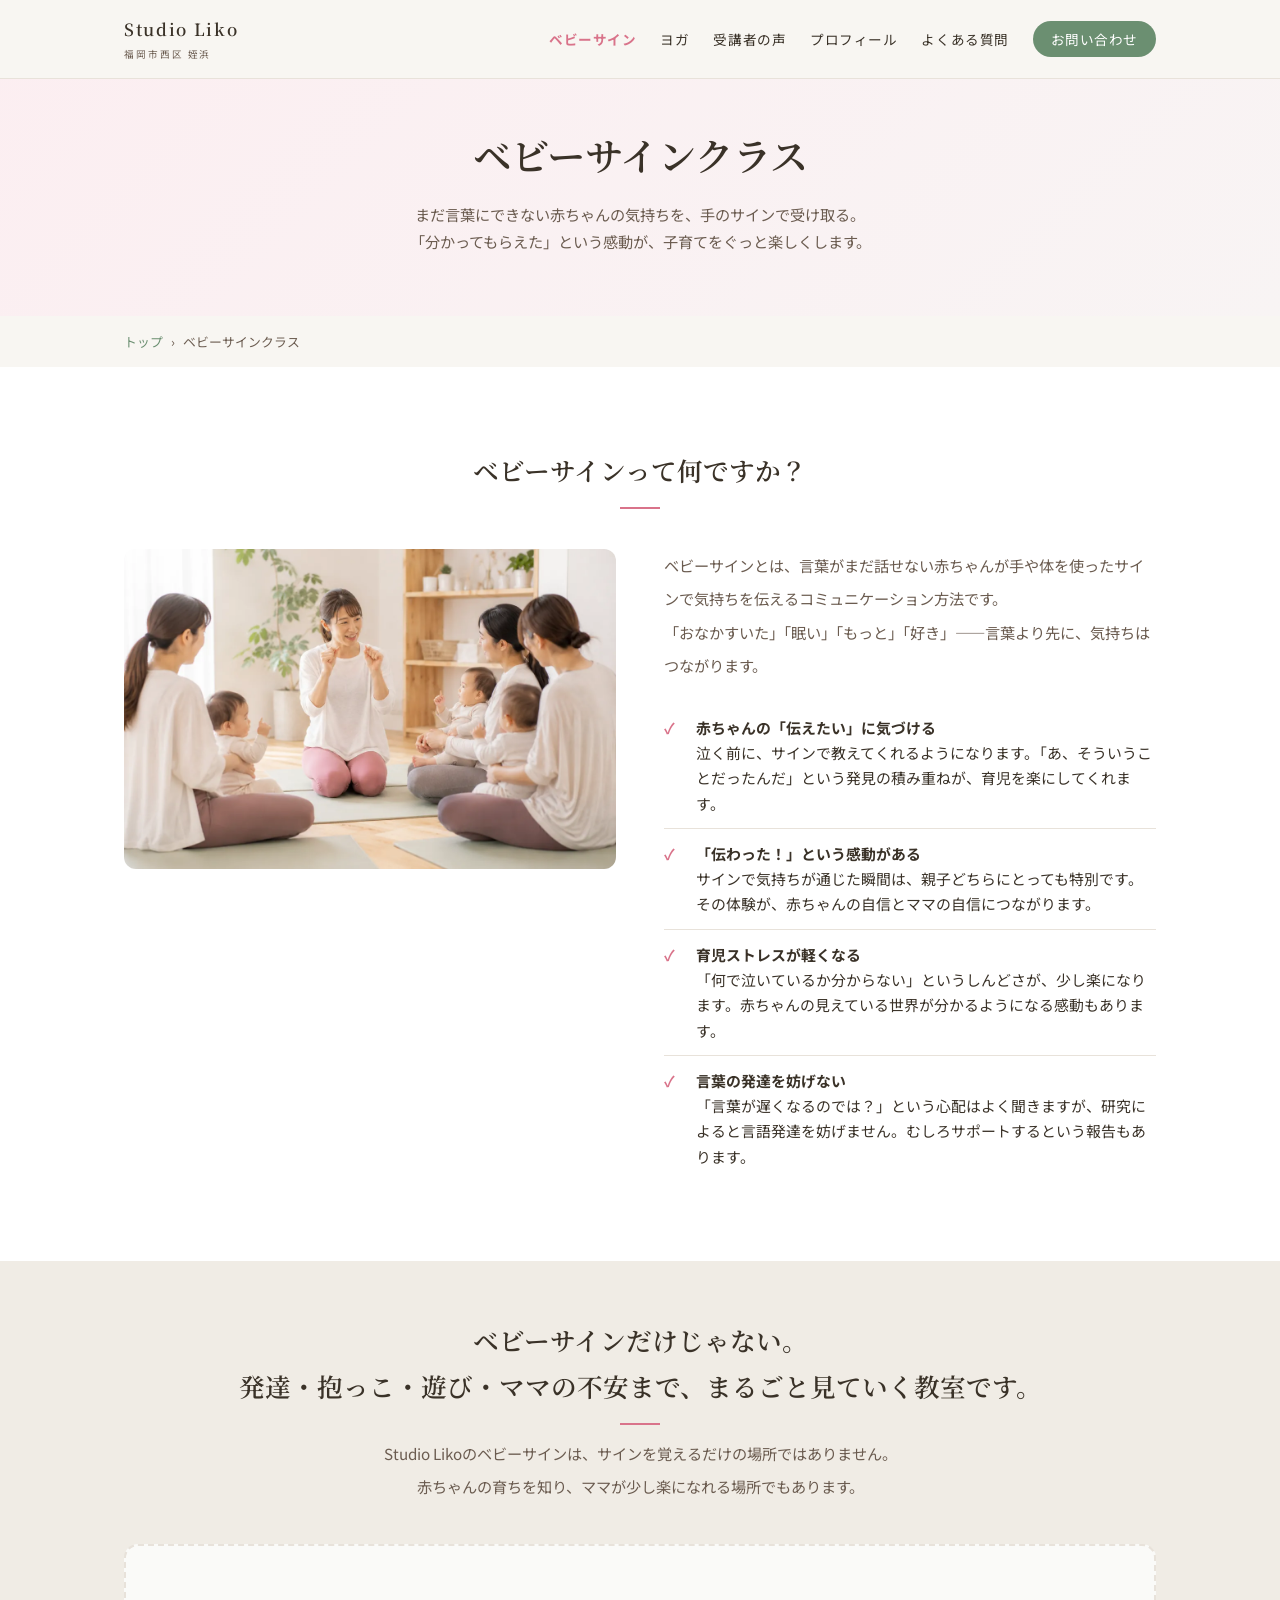
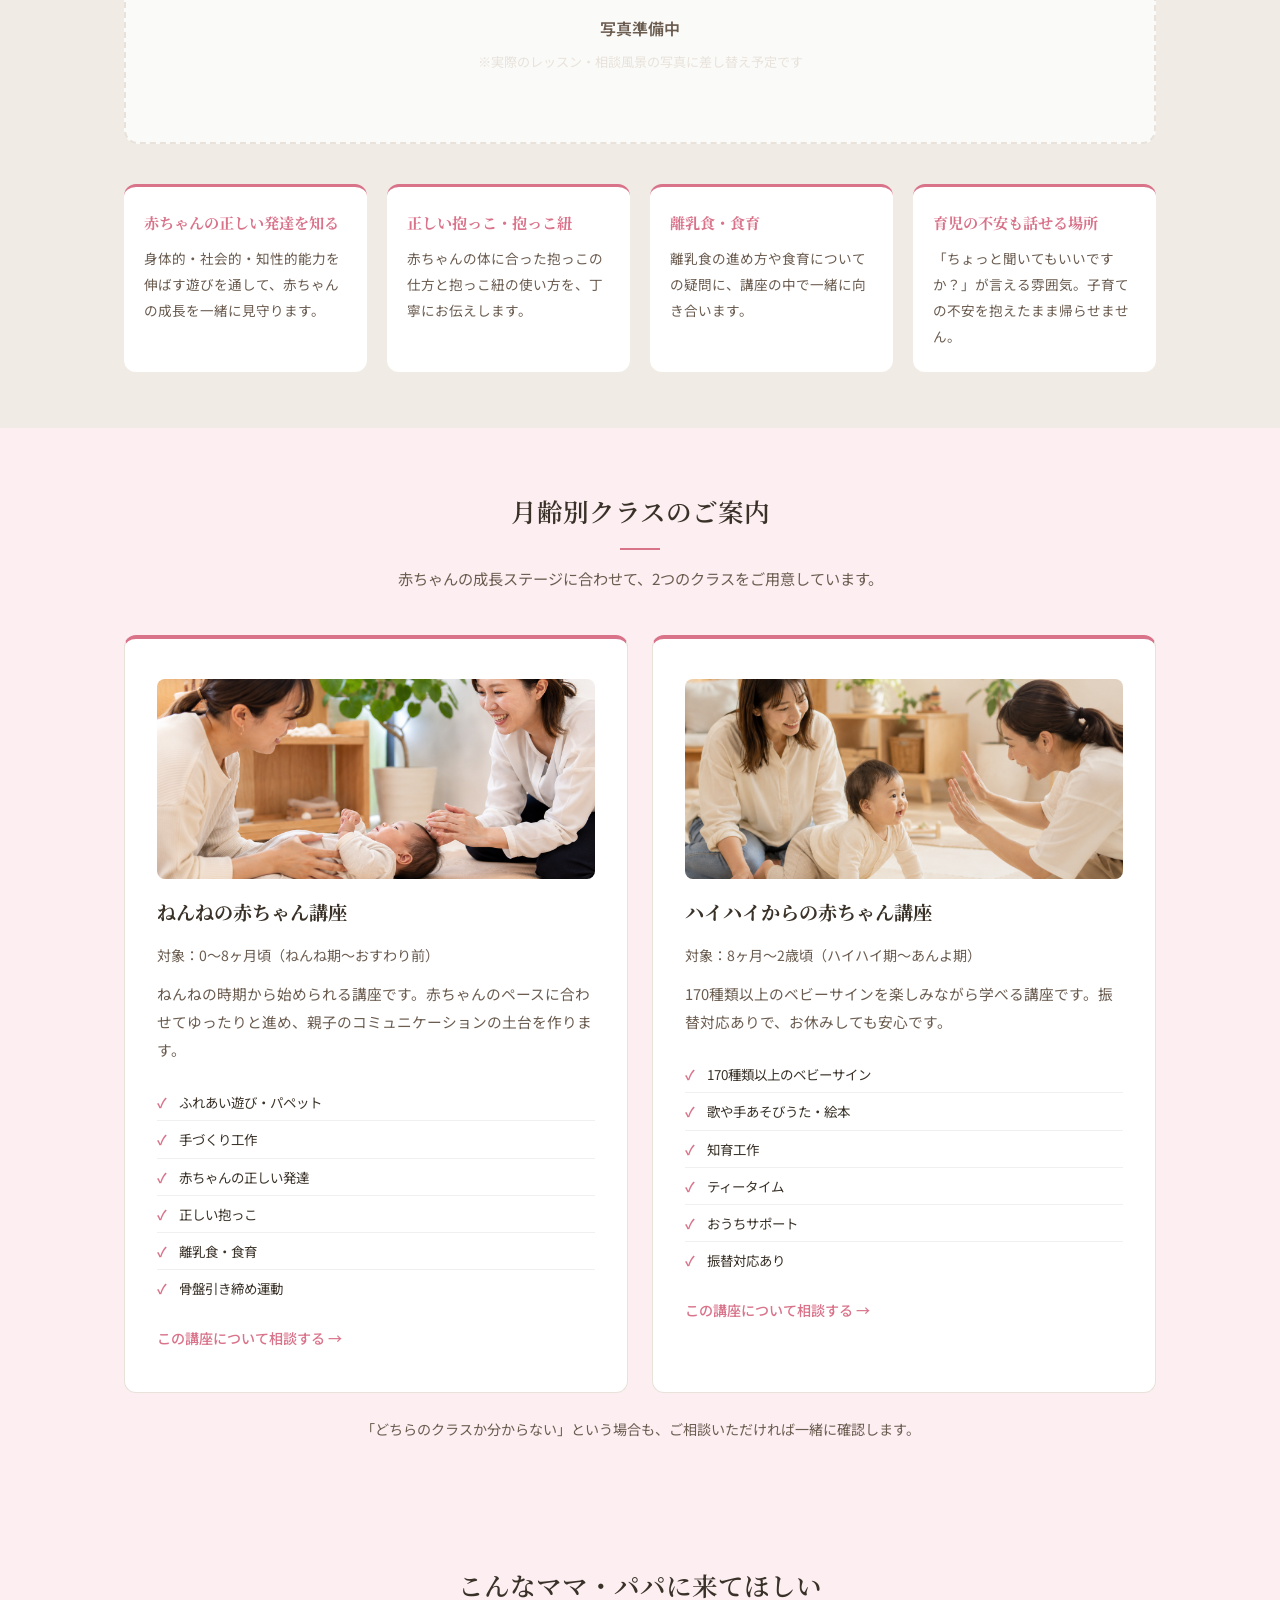
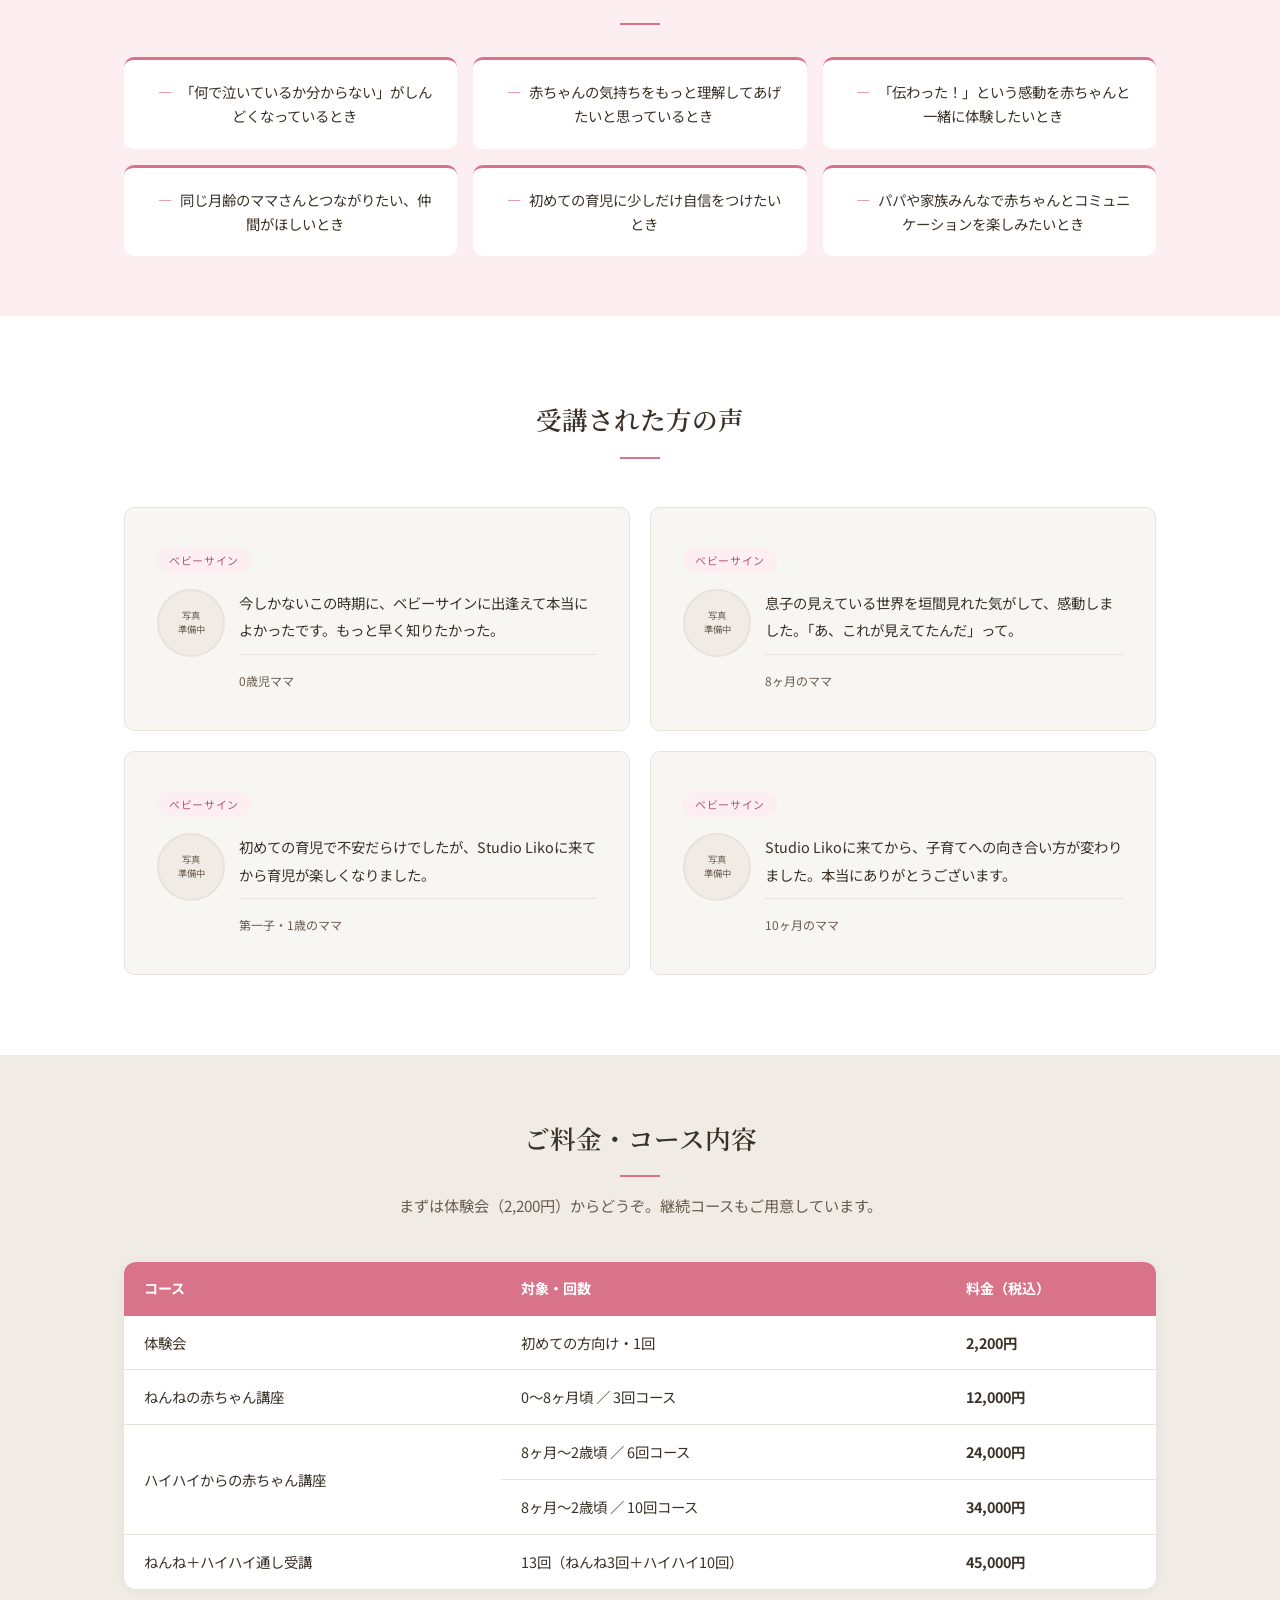
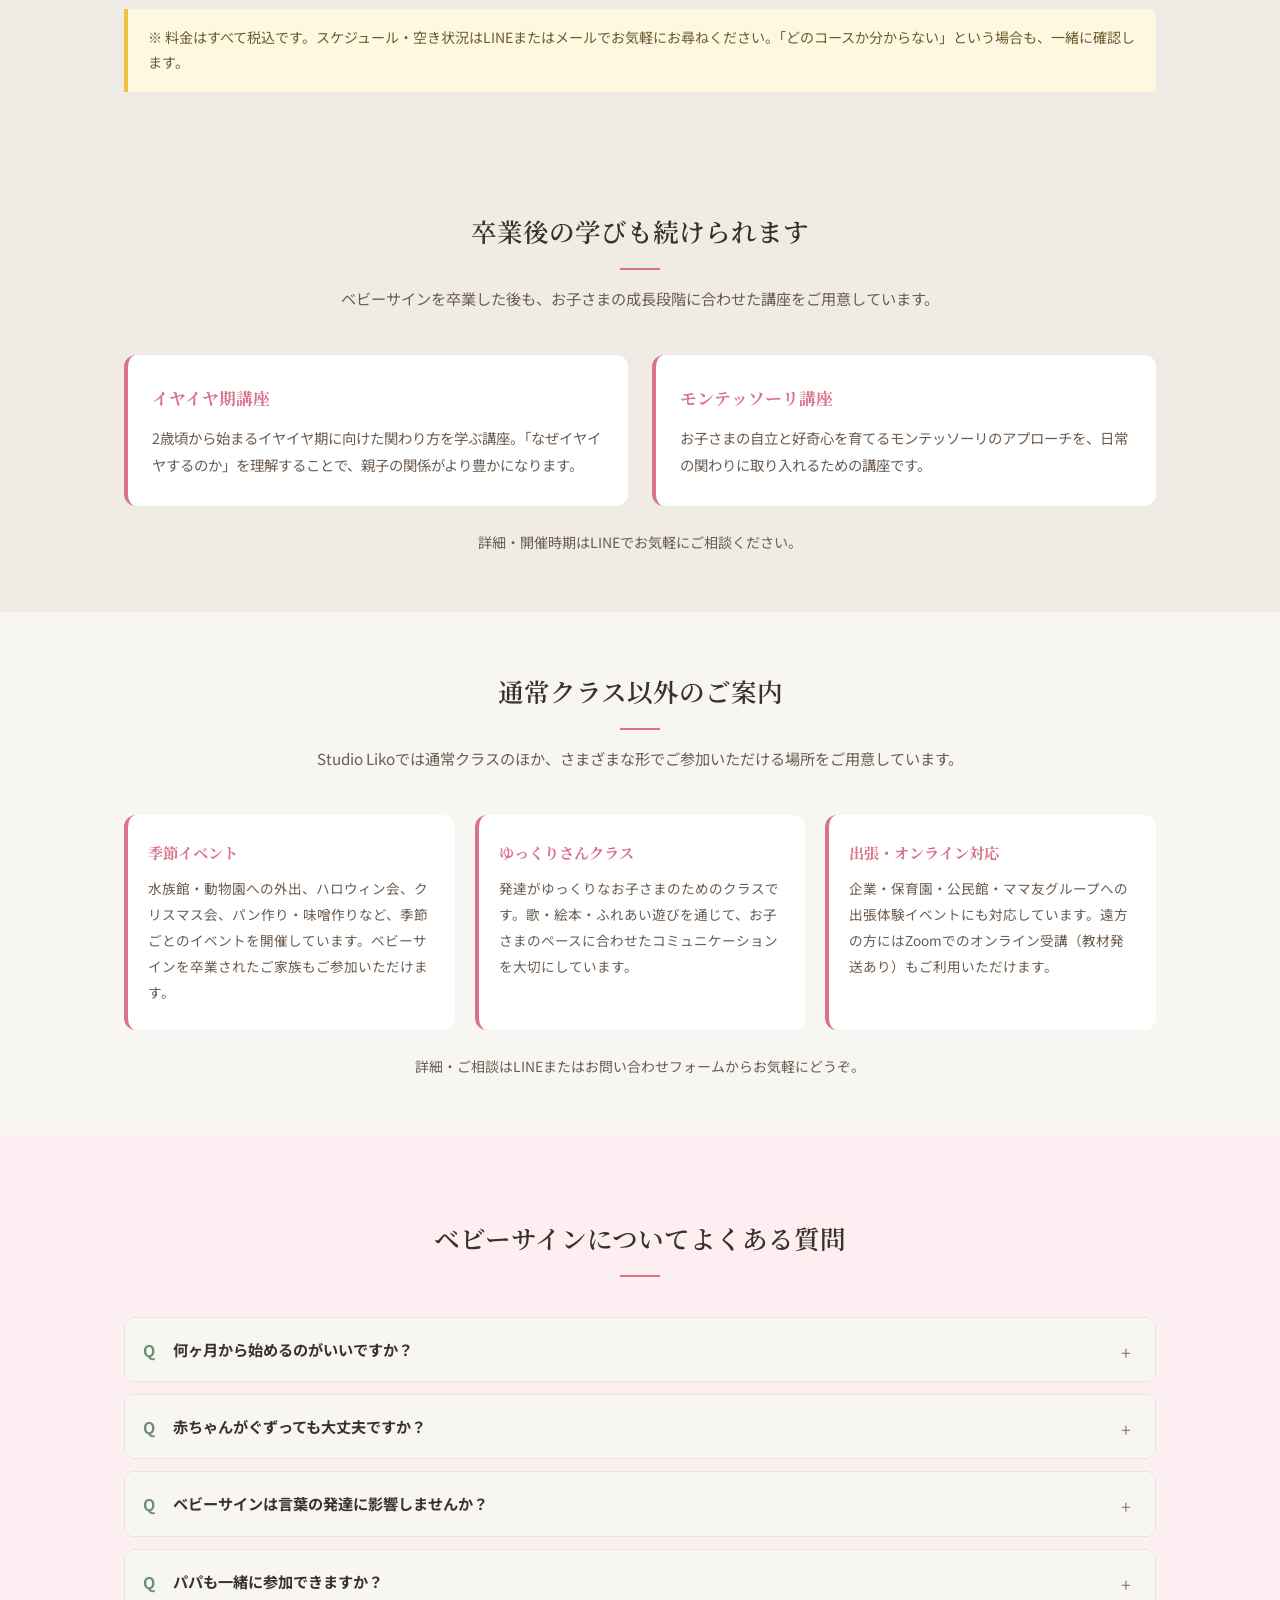
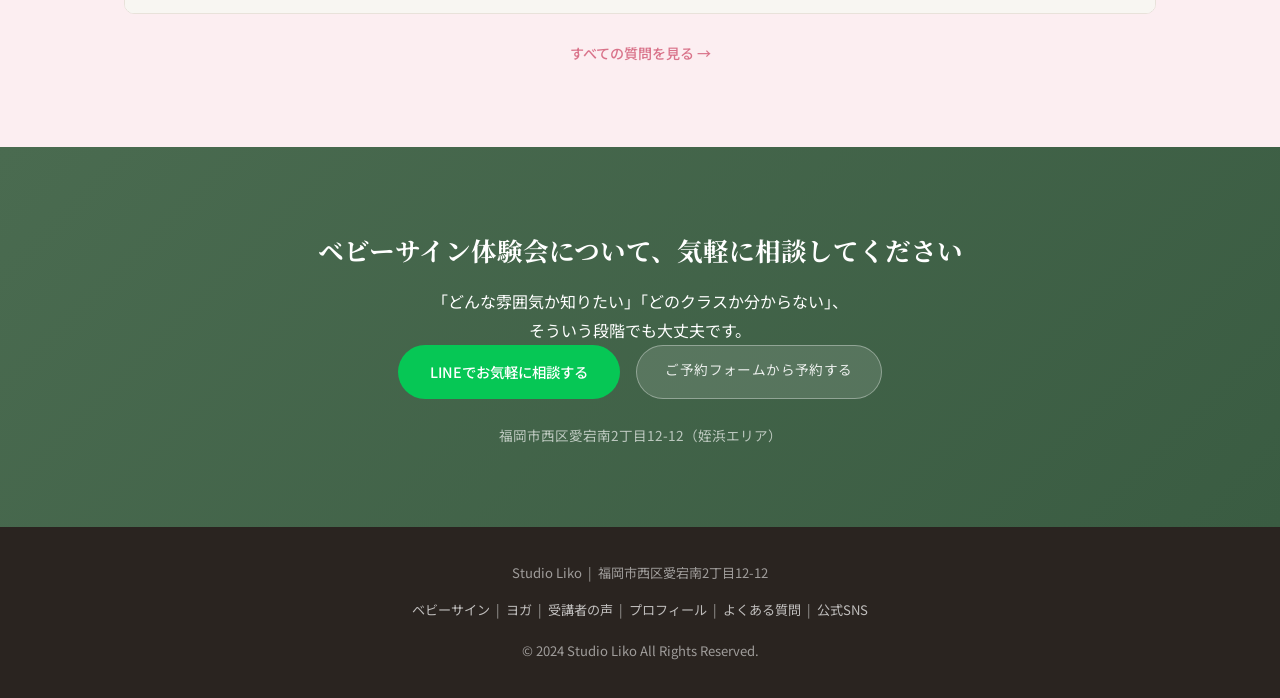
==== babysign.html @ d3aa39e5 "Studio Liko sample site - initial deploy" ====
<!DOCTYPE html>
<html lang="ja">
<head>
  <meta charset="UTF-8">
  <meta name="viewport" content="width=device-width, initial-scale=1.0">
  <title>ベビーサインクラス | Studio Liko</title>
  <meta name="description" content="Studio Likoのベビーサインクラス。ねんね期（0〜8ヶ月）・ハイハイ期（8ヶ月〜2歳）の月齢別コース。体験会2,200円。福岡市西区姪浜エリア。">
  <link rel="preconnect" href="https://fonts.googleapis.com">
  <link rel="preconnect" href="https://fonts.gstatic.com" crossorigin>
  <link rel="preload" as="style" href="https://fonts.googleapis.com/css2?family=Noto+Serif+JP:wght@400;600&family=Noto+Sans+JP:wght@300;400;500;700&display=swap" onload="this.onload=null;this.rel='stylesheet'">
  <noscript><link rel="stylesheet" href="https://fonts.googleapis.com/css2?family=Noto+Serif+JP:wght@400;600&family=Noto+Sans+JP:wght@300;400;500;700&display=swap"></noscript>
  <link rel="preload" as="style" href="style.css" onload="this.onload=null;this.rel='stylesheet'">
  <noscript><link rel="stylesheet" href="style.css"></noscript>
  <style>
    *,*::before,*::after{box-sizing:border-box;margin:0;padding:0}
    html{scroll-behavior:smooth;font-size:16px}
    body{font-family:'Noto Sans JP',sans-serif;color:#3a3228;background:#f8f6f2;line-height:1.8}
    img{max-width:100%;height:auto;display:block}a{color:inherit;text-decoration:none}
    :root{--yoga:#6b8f71;--yoga-dark:#4a6b50;--yoga-light:#e8f0e9;--babysign:#d9738a;--babysign-dark:#b5566e;--babysign-light:#fceef1;--bg:#f8f6f2;--bg2:#f0ece5;--text:#3a3228;--text-light:#6b5c50;--border:#e8e2da;--radius:8px}
    .container{max-width:1080px;margin:0 auto;padding:0 24px}
    .header{position:fixed;top:0;left:0;right:0;z-index:100;background:rgba(248,246,242,.96);backdrop-filter:blur(6px);border-bottom:1px solid var(--border)}
    .header-inner{max-width:1080px;margin:0 auto;padding:14px 24px;display:flex;align-items:center;justify-content:space-between;gap:24px}
    .logo{display:flex;flex-direction:column;gap:2px;flex-shrink:0}
    .logo-ja{font-family:'Noto Serif JP',serif;font-size:1.05rem;font-weight:600;letter-spacing:.1em}
    .logo-en{font-size:.6rem;letter-spacing:.2em;color:var(--text-light);text-transform:uppercase}
    .nav ul{display:flex;gap:24px;list-style:none;align-items:center}
    .nav a{font-size:.85rem;letter-spacing:.04em;transition:color .2s;white-space:nowrap}
    .btn-nav{background:var(--yoga);color:#fff!important;padding:8px 18px;border-radius:20px;font-size:.82rem}
    .hamburger{display:none;flex-direction:column;justify-content:center;gap:5px;background:none;border:none;cursor:pointer;padding:8px;z-index:200;flex-shrink:0}
    .hamburger span{display:block;width:22px;height:2px;background:var(--text);border-radius:2px;transition:all .3s}
    .nav-overlay{display:none;position:fixed;inset:0;background:rgba(0,0,0,.4);z-index:90}
    .sticky-cta{display:none;position:fixed;bottom:0;left:0;right:0;z-index:150}
    .page-hero{padding:120px 24px 60px;background:linear-gradient(135deg,var(--yoga-light),var(--bg2));text-align:center}
    .page-hero.bs-hero{background:linear-gradient(135deg,var(--babysign-light),#f8f4f4)}
    .page-hero h1{font-family:'Noto Serif JP',serif;font-size:clamp(1.6rem,4vw,2.4rem);font-weight:600;margin-bottom:12px}
    .page-hero p{color:var(--text-light);font-size:.95rem}
    .btn{display:inline-block;padding:14px 28px;border-radius:30px;font-size:.9rem;font-weight:500;letter-spacing:.04em;transition:all .2s;cursor:pointer}
    .btn-yoga{background:var(--yoga);color:#fff}
    .btn-babysign{background:#fff;color:var(--babysign);border:2px solid var(--babysign)}
    @media(max-width:768px){
      .hamburger{display:flex}
      .nav{position:fixed;top:0;right:-100%;width:75%;max-width:280px;height:100vh;background:var(--bg);padding:72px 28px 28px;transition:right .3s ease;box-shadow:-8px 0 24px rgba(0,0,0,.08);z-index:100;overflow-y:auto}
      .nav.open{right:0}
      .nav ul{flex-direction:column;gap:0;align-items:flex-start}
      .nav ul li{width:100%;border-bottom:1px solid var(--border)}
      .nav a:not(.btn-nav){display:block;padding:15px 0;font-size:.95rem}
      .btn-nav{display:inline-block;margin:16px 0 0;padding:10px 20px}
      .sticky-cta{display:block;opacity:0;transform:translateY(100%);transition:opacity .4s ease,transform .4s ease;pointer-events:none;padding:10px 16px 14px;background:rgba(248,246,242,.97);backdrop-filter:blur(6px);border-top:1px solid var(--border)}
      .sticky-cta.visible{opacity:1;transform:translateY(0);pointer-events:auto}
      body{padding-bottom:66px}
      .page-hero{padding:100px 24px 48px}
    }
  </style>
  <style>
    .bs-class-items { list-style: none; padding: 0; margin: 14px 0 0; }
    .bs-class-items li { font-size: 0.84rem; padding: 6px 0 6px 22px; position: relative; border-bottom: 1px solid rgba(0,0,0,0.06); color: var(--text); }
    .bs-class-items li::before { content: '\2713'; position: absolute; left: 0; color: var(--babysign); font-weight: 700; }
    .bs-class-items li:last-child { border-bottom: none; }
    .after-cards { display: grid; grid-template-columns: repeat(auto-fit, minmax(260px, 1fr)); gap: 24px; margin-top: 32px; }
    .after-card { background: #fff; border-radius: 12px; padding: 28px 24px; border-left: 4px solid var(--babysign); }
    .after-card h3 { font-family: 'Noto Serif JP', serif; font-size: 1.05rem; margin-bottom: 10px; color: var(--babysign); }
  </style>
</head>
<body>

  <!-- ヘッダー -->
  <header class="header">
    <div class="header-inner">
      <a href="index.html" class="logo">
        <span class="logo-ja">Studio Liko</span>
        <span class="logo-en">福岡市西区 姪浜</span>
      </a>
      <nav class="nav">
        <ul>
          <li><a href="babysign.html" style="color:var(--babysign);font-weight:700;">ベビーサイン</a></li>
          <li><a href="yoga.html">ヨガ</a></li>
          <li><a href="voice.html">受講者の声</a></li>
          <li><a href="profile.html">プロフィール</a></li>
          <li><a href="faq.html">よくある質問</a></li>
          <li><a href="index.html#contact" class="btn-nav">お問い合わせ</a></li>
        </ul>
      </nav>
      <button class="hamburger" id="hamburger" aria-label="メニューを開く">
        <span></span><span></span><span></span>
      </button>
    </div>
  </header>

  <main>

  <!-- ページヘロー -->
  <div class="page-hero bs-hero">
    <h1>ベビーサインクラス</h1>
    <p>まだ言葉にできない赤ちゃんの気持ちを、手のサインで受け取る。<br>「分かってもらえた」という感動が、子育てをぐっと楽しくします。</p>
  </div>
  <div class="breadcrumb">
    <a href="index.html">トップ</a>
    <span>›</span>
    <span>ベビーサインクラス</span>
  </div>

  <!-- ベビーサインとは -->
  <section class="lesson-info">
    <div class="container">
      <h2 class="section-title bs">ベビーサインって何ですか？</h2>
      <div class="lesson-grid">
        <picture>
          <source media="(max-width: 768px)" srcset="img/babysign_class_sp.webp" type="image/webp">
          <source srcset="img/babysign_class.webp" type="image/webp">
          <img src="img/babysign_class.png" alt="ベビーサインクラスの様子" style="width:100%; height:320px; object-fit:cover; border-radius:12px; display:block;" fetchpriority="high" width="1200" height="900">
        </picture>
        <div>
          <p style="font-size:0.95rem; margin-bottom:20px; line-height:2.2; color:var(--text-light);">
            ベビーサインとは、言葉がまだ話せない赤ちゃんが手や体を使ったサインで気持ちを伝えるコミュニケーション方法です。<br>「おなかすいた」「眠い」「もっと」「好き」——言葉より先に、気持ちはつながります。
          </p>
          <ul class="lesson-points bs-points">
            <li>
              <strong>赤ちゃんの「伝えたい」に気づける</strong>
              泣く前に、サインで教えてくれるようになります。「あ、そういうことだったんだ」という発見の積み重ねが、育児を楽にしてくれます。
            </li>
            <li>
              <strong>「伝わった！」という感動がある</strong>
              サインで気持ちが通じた瞬間は、親子どちらにとっても特別です。その体験が、赤ちゃんの自信とママの自信につながります。
            </li>
            <li>
              <strong>育児ストレスが軽くなる</strong>
              「何で泣いているか分からない」というしんどさが、少し楽になります。赤ちゃんの見えている世界が分かるようになる感動もあります。
            </li>
            <li>
              <strong>言葉の発達を妨げない</strong>
              「言葉が遅くなるのでは？」という心配はよく聞きますが、研究によると言語発達を妨げません。むしろサポートするという報告もあります。
            </li>
          </ul>
        </div>
      </div>
    </div>
  </section>

  <!-- Studio Likoならではの強み -->
  <section style="background:var(--bg2); padding:56px 0;">
    <div class="container">
      <h2 class="section-title bs">ベビーサインだけじゃない。<br>発達・抱っこ・遊び・ママの不安まで、まるごと見ていく教室です。</h2>
      <p class="section-lead">Studio Likoのベビーサインは、サインを覚えるだけの場所ではありません。<br>赤ちゃんの育ちを知り、ママが少し楽になれる場所でもあります。</p>
      <div style="margin:32px 0; border-radius:14px; border:2px dashed var(--border); background:#fafaf8; min-height:200px; display:flex; flex-direction:column; align-items:center; justify-content:center; text-align:center; gap:8px; padding:32px;">
        <p style="font-size:1rem; font-weight:600; color:var(--text-light);">写真準備中</p>
        <p style="font-size:0.82rem; color:var(--border);">※実際のレッスン・相談風景の写真に差し替え予定です</p>
      </div>
      <div style="display:grid; grid-template-columns:repeat(auto-fit, minmax(220px, 1fr)); gap:20px; margin-top:40px;">
        <div style="background:#fff; border-radius:12px; padding:22px 20px; border-top:3px solid var(--babysign);">
          <h3 style="font-size:0.95rem; margin-bottom:10px; font-family:'Noto Serif JP',serif; color:var(--babysign);">赤ちゃんの正しい発達を知る</h3>
          <p style="font-size:0.85rem; color:var(--text-light); line-height:1.9;">身体的・社会的・知性的能力を伸ばす遊びを通して、赤ちゃんの成長を一緒に見守ります。</p>
        </div>
        <div style="background:#fff; border-radius:12px; padding:22px 20px; border-top:3px solid var(--babysign);">
          <h3 style="font-size:0.95rem; margin-bottom:10px; font-family:'Noto Serif JP',serif; color:var(--babysign);">正しい抱っこ・抱っこ紐</h3>
          <p style="font-size:0.85rem; color:var(--text-light); line-height:1.9;">赤ちゃんの体に合った抱っこの仕方と抱っこ紐の使い方を、丁寧にお伝えします。</p>
        </div>
        <div style="background:#fff; border-radius:12px; padding:22px 20px; border-top:3px solid var(--babysign);">
          <h3 style="font-size:0.95rem; margin-bottom:10px; font-family:'Noto Serif JP',serif; color:var(--babysign);">離乳食・食育</h3>
          <p style="font-size:0.85rem; color:var(--text-light); line-height:1.9;">離乳食の進め方や食育についての疑問に、講座の中で一緒に向き合います。</p>
        </div>
        <div style="background:#fff; border-radius:12px; padding:22px 20px; border-top:3px solid var(--babysign);">
          <h3 style="font-size:0.95rem; margin-bottom:10px; font-family:'Noto Serif JP',serif; color:var(--babysign);">育児の不安も話せる場所</h3>
          <p style="font-size:0.85rem; color:var(--text-light); line-height:1.9;">「ちょっと聞いてもいいですか？」が言える雰囲気。子育ての不安を抱えたまま帰らせません。</p>
        </div>
      </div>
    </div>
  </section>

  <!-- 月齢別クラス -->
  <section style="background:var(--babysign-light); padding:60px 0;">
    <div class="container">
      <h2 class="section-title bs">月齢別クラスのご案内</h2>
      <p class="section-lead">赤ちゃんの成長ステージに合わせて、2つのクラスをご用意しています。</p>
      <div class="tracks-grid" style="margin-top:40px;">
        <div class="track-card babysign-card" style="background:#fff;">
          <img src="img/babysign_nenene.png" alt="ねんね期の赤ちゃんとママ・先生がふれあう様子" style="width:100%; height:200px; object-fit:cover; border-radius:8px; margin-bottom:16px; display:block;">
          <h3>ねんねの赤ちゃん講座</h3>
          <p style="font-size:0.88rem; color:var(--text-light); margin-bottom:12px;">対象：0〜8ヶ月頃（ねんね期〜おすわり前）</p>
          <p>ねんねの時期から始められる講座です。赤ちゃんのペースに合わせてゆったりと進め、親子のコミュニケーションの土台を作ります。</p>
          <ul class="bs-class-items">
            <li>ふれあい遊び・パペット</li>
            <li>手づくり工作</li>
            <li>赤ちゃんの正しい発達</li>
            <li>正しい抱っこ</li>
            <li>離乳食・食育</li>
            <li>骨盤引き締め運動</li>
          </ul>
          <a href="index.html#contact" class="btn-text bs" style="margin-top:20px; display:inline-block;">この講座について相談する →</a>
        </div>
        <div class="track-card babysign-card" style="background:#fff;">
          <img src="img/babysign_haihai.png" alt="ハイハイ期の赤ちゃんとママ・先生がベビーサインで楽しくふれあう様子" style="width:100%; height:200px; object-fit:cover; border-radius:8px; margin-bottom:16px; display:block;">
          <h3>ハイハイからの赤ちゃん講座</h3>
          <p style="font-size:0.88rem; color:var(--text-light); margin-bottom:12px;">対象：8ヶ月〜2歳頃（ハイハイ期〜あんよ期）</p>
          <p>170種類以上のベビーサインを楽しみながら学べる講座です。振替対応ありで、お休みしても安心です。</p>
          <ul class="bs-class-items">
            <li>170種類以上のベビーサイン</li>
            <li>歌や手あそびうた・絵本</li>
            <li>知育工作</li>
            <li>ティータイム</li>
            <li>おうちサポート</li>
            <li>振替対応あり</li>
          </ul>
          <a href="index.html#contact" class="btn-text bs" style="margin-top:20px; display:inline-block;">この講座について相談する →</a>
        </div>
      </div>
      <p style="text-align:center; margin-top:24px; font-size:0.88rem; color:var(--text-light);">「どちらのクラスか分からない」という場合も、ご相談いただければ一緒に確認します。</p>
    </div>
  </section>

  <!-- こんな方に -->
  <section class="target-section">
    <div class="container">
      <h2 class="section-title bs">こんなママ・パパに来てほしい</h2>
      <div class="target-grid">
        <div class="target-item">
          <p>「何で泣いているか分からない」がしんどくなっているとき</p>
        </div>
        <div class="target-item">
          <p>赤ちゃんの気持ちをもっと理解してあげたいと思っているとき</p>
        </div>
        <div class="target-item">
          <p>「伝わった！」という感動を赤ちゃんと一緒に体験したいとき</p>
        </div>
        <div class="target-item">
          <p>同じ月齢のママさんとつながりたい、仲間がほしいとき</p>
        </div>
        <div class="target-item">
          <p>初めての育児に少しだけ自信をつけたいとき</p>
        </div>
        <div class="target-item">
          <p>パパや家族みんなで赤ちゃんとコミュニケーションを楽しみたいとき</p>
        </div>
      </div>
    </div>
  </section>

  <!-- 受講者の声 -->
  <section class="voices-section">
    <div class="container">
      <h2 class="section-title bs">受講された方の声</h2>
      <div class="voices-grid">
        <div class="voice-card bs-voice">
          <span class="voice-tag bs-tag">ベビーサイン</span>
          <div class="voice-card-main">
            <div class="voice-photo-wrap">
              <span class="voice-photo-placeholder">写真<br>準備中</span>
            </div>
            <div class="voice-card-content">
              <p class="voice-body">今しかないこの時期に、ベビーサインに出逢えて本当によかったです。もっと早く知りたかった。</p>
              <div class="voice-footer-v2">
                <span class="voice-person-info">0歳児ママ</span>
              </div>
            </div>
          </div>
        </div>
        <div class="voice-card bs-voice">
          <span class="voice-tag bs-tag">ベビーサイン</span>
          <div class="voice-card-main">
            <div class="voice-photo-wrap">
              <span class="voice-photo-placeholder">写真<br>準備中</span>
            </div>
            <div class="voice-card-content">
              <p class="voice-body">息子の見えている世界を垣間見れた気がして、感動しました。「あ、これが見えてたんだ」って。</p>
              <div class="voice-footer-v2">
                <span class="voice-person-info">8ヶ月のママ</span>
              </div>
            </div>
          </div>
        </div>
        <div class="voice-card bs-voice">
          <span class="voice-tag bs-tag">ベビーサイン</span>
          <div class="voice-card-main">
            <div class="voice-photo-wrap">
              <span class="voice-photo-placeholder">写真<br>準備中</span>
            </div>
            <div class="voice-card-content">
              <p class="voice-body">初めての育児で不安だらけでしたが、Studio Likoに来てから育児が楽しくなりました。</p>
              <div class="voice-footer-v2">
                <span class="voice-person-info">第一子・1歳のママ</span>
              </div>
            </div>
          </div>
        </div>
        <div class="voice-card bs-voice">
          <span class="voice-tag bs-tag">ベビーサイン</span>
          <div class="voice-card-main">
            <div class="voice-photo-wrap">
              <span class="voice-photo-placeholder">写真<br>準備中</span>
            </div>
            <div class="voice-card-content">
              <p class="voice-body">Studio Likoに来てから、子育てへの向き合い方が変わりました。本当にありがとうございます。</p>
              <div class="voice-footer-v2">
                <span class="voice-person-info">10ヶ月のママ</span>
              </div>
            </div>
          </div>
        </div>
      </div>
    </div>
  </section>

  <!-- 料金 -->
  <section class="price-section">
    <div class="container">
      <h2 class="section-title bs">ご料金・コース内容</h2>
      <p class="section-lead">まずは体験会（2,200円）からどうぞ。継続コースもご用意しています。</p>
      <table class="price-table bs-price">
        <thead>
          <tr>
            <th>コース</th>
            <th>対象・回数</th>
            <th>料金（税込）</th>
          </tr>
        </thead>
        <tbody>
          <tr>
            <td>体験会</td>
            <td>初めての方向け・1回</td>
            <td><strong>2,200円</strong></td>
          </tr>
          <tr>
            <td>ねんねの赤ちゃん講座</td>
            <td>0〜8ヶ月頃 ／ 3回コース</td>
            <td><strong>12,000円</strong></td>
          </tr>
          <tr>
            <td rowspan="2">ハイハイからの赤ちゃん講座</td>
            <td>8ヶ月〜2歳頃 ／ 6回コース</td>
            <td><strong>24,000円</strong></td>
          </tr>
          <tr>
            <td>8ヶ月〜2歳頃 ／ 10回コース</td>
            <td><strong>34,000円</strong></td>
          </tr>
          <tr>
            <td>ねんね＋ハイハイ通し受講</td>
            <td>13回（ねんね3回＋ハイハイ10回）</td>
            <td><strong>45,000円</strong></td>
          </tr>
        </tbody>
      </table>
      <div class="price-note-box">
        ※ 料金はすべて税込です。スケジュール・空き状況はLINEまたはメールでお気軽にお尋ねください。「どのコースか分からない」という場合も、一緒に確認します。
      </div>
    </div>
  </section>

  <!-- 卒業後の学び -->
  <section style="background:var(--bg2); padding:56px 0;">
    <div class="container">
      <h2 class="section-title bs">卒業後の学びも続けられます</h2>
      <p class="section-lead">ベビーサインを卒業した後も、お子さまの成長段階に合わせた講座をご用意しています。</p>
      <div class="after-cards">
        <div class="after-card">
          <h3>イヤイヤ期講座</h3>
          <p style="font-size:0.9rem; line-height:1.9; color:var(--text-light);">2歳頃から始まるイヤイヤ期に向けた関わり方を学ぶ講座。「なぜイヤイヤするのか」を理解することで、親子の関係がより豊かになります。</p>
        </div>
        <div class="after-card">
          <h3>モンテッソーリ講座</h3>
          <p style="font-size:0.9rem; line-height:1.9; color:var(--text-light);">お子さまの自立と好奇心を育てるモンテッソーリのアプローチを、日常の関わりに取り入れるための講座です。</p>
        </div>
      </div>
      <p style="text-align:center; margin-top:24px; font-size:0.88rem; color:var(--text-light);">詳細・開催時期はLINEでお気軽にご相談ください。</p>
    </div>
  </section>

  <!-- 通常クラス以外のご案内 -->
  <section style="padding:56px 0;">
    <div class="container">
      <h2 class="section-title bs">通常クラス以外のご案内</h2>
      <p class="section-lead">Studio Likoでは通常クラスのほか、さまざまな形でご参加いただける場所をご用意しています。</p>
      <div style="display:grid; grid-template-columns:repeat(auto-fit, minmax(220px, 1fr)); gap:20px; margin-top:36px;">
        <div style="background:#fff; border-radius:12px; padding:24px 20px; border-left:4px solid var(--babysign);">
          <h3 style="font-family:'Noto Serif JP',serif; font-size:0.95rem; margin-bottom:10px; color:var(--babysign);">季節イベント</h3>
          <p style="font-size:0.85rem; color:var(--text-light); line-height:1.9;">水族館・動物園への外出、ハロウィン会、クリスマス会、パン作り・味噌作りなど、季節ごとのイベントを開催しています。ベビーサインを卒業されたご家族もご参加いただけます。</p>
        </div>
        <div style="background:#fff; border-radius:12px; padding:24px 20px; border-left:4px solid var(--babysign);">
          <h3 style="font-family:'Noto Serif JP',serif; font-size:0.95rem; margin-bottom:10px; color:var(--babysign);">ゆっくりさんクラス</h3>
          <p style="font-size:0.85rem; color:var(--text-light); line-height:1.9;">発達がゆっくりなお子さまのためのクラスです。歌・絵本・ふれあい遊びを通じて、お子さまのペースに合わせたコミュニケーションを大切にしています。</p>
        </div>
        <div style="background:#fff; border-radius:12px; padding:24px 20px; border-left:4px solid var(--babysign);">
          <h3 style="font-family:'Noto Serif JP',serif; font-size:0.95rem; margin-bottom:10px; color:var(--babysign);">出張・オンライン対応</h3>
          <p style="font-size:0.85rem; color:var(--text-light); line-height:1.9;">企業・保育園・公民館・ママ友グループへの出張体験イベントにも対応しています。遠方の方にはZoomでのオンライン受講（教材発送あり）もご利用いただけます。</p>
        </div>
      </div>
      <p style="text-align:center; margin-top:24px; font-size:0.87rem; color:var(--text-light);">詳細・ご相談はLINEまたはお問い合わせフォームからお気軽にどうぞ。</p>
    </div>
  </section>

  <!-- FAQ -->
  <section class="faq-pickup" style="background:var(--babysign-light);">
    <div class="container">
      <h2 class="section-title bs">ベビーサインについてよくある質問</h2>
      <div class="faq-list">
        <div class="faq-item">
          <div class="faq-q">何ヶ月から始めるのがいいですか？</div>
          <div class="faq-a">赤ちゃんの発達に合わせて、ねんね期から参加いただけます。ねんねの赤ちゃん講座（0〜8ヶ月頃）、ハイハイからの赤ちゃん講座（8ヶ月〜2歳頃）など、月齢や発達段階に合わせてご案内しています。「まだ早いかな？」という段階でも、お気軽にご相談ください。</div>
        </div>
        <div class="faq-item">
          <div class="faq-q">赤ちゃんがぐずっても大丈夫ですか？</div>
          <div class="faq-a">もちろんです。泣いても、動き回っても大丈夫。Studio Likoは赤ちゃん連れのママさんが安心して来られる場所でありたいと思っています。</div>
        </div>
        <div class="faq-item">
          <div class="faq-q">ベビーサインは言葉の発達に影響しませんか？</div>
          <div class="faq-a">言葉の遅れにつながることはありません。コミュニケーションへの意欲が高まることで、言語発達をサポートするという報告もあります。</div>
        </div>
        <div class="faq-item">
          <div class="faq-q">パパも一緒に参加できますか？</div>
          <div class="faq-a">パパのご参加もご相談可能です。人数や料金が変わる場合がありますので、まずはLINEにてお気軽にご相談ください。</div>
        </div>
      </div>
      <div class="faq-more" style="margin-top:24px;">
        <a href="faq.html" class="btn-text bs">すべての質問を見る →</a>
      </div>
    </div>
  </section>

  <!-- CTA -->
  <section class="cta" id="contact">
    <div class="container">
      <h2>ベビーサイン体験会について、気軽に相談してください</h2>
      <p>「どんな雰囲気か知りたい」「どのクラスか分からない」、<br>そういう段階でも大丈夫です。</p>
      <div class="cta-btns">
        <a href="https://page.line.me/ttp2821f" class="btn-line">
          <span>LINE</span>
          <span>LINEでお気軽に相談する</span>
        </a>
        <a href="https://naturalroom.official.jp/%e3%81%94%e4%ba%88%e7%b4%84/" class="btn-yoyaku" target="_blank" rel="noopener">ご予約フォームから予約する</a>
      </div>
      <p class="cta-address">福岡市西区愛宕南2丁目12-12（姪浜エリア）</p>
    </div>
  </section>

  </main>

  <!-- フッター -->
  <footer>
    <div class="container">
      <p>Studio Liko &nbsp;|&nbsp; 福岡市西区愛宕南2丁目12-12</p>
      <p style="margin-top:8px;">
        <a href="babysign.html">ベビーサイン</a> &nbsp;|&nbsp;
        <a href="yoga.html">ヨガ</a> &nbsp;|&nbsp;
        <a href="voice.html">受講者の声</a> &nbsp;|&nbsp;
        <a href="profile.html">プロフィール</a> &nbsp;|&nbsp;
        <a href="faq.html">よくある質問</a> &nbsp;|&nbsp;
        <a href="sns.html">公式SNS</a>
      </p>
      <p style="margin-top:12px;">© 2024 Studio Liko All Rights Reserved.</p>
    </div>
  </footer>

  <div class="nav-overlay" id="navOverlay"></div>
  <div class="sticky-cta">
    <a href="https://page.line.me/ttp2821f">LINEでお気軽に相談する</a>
  </div>
  <script src="script.js"></script>
</body>
</html>
---- style.css ----
/* ===== リセット・基本 ===== */
*, *::before, *::after { box-sizing: border-box; margin: 0; padding: 0; }
html { scroll-behavior: smooth; font-size: 16px; }
body {
  font-family: 'Noto Sans JP', sans-serif;
  color: #3a3228;
  background: #f8f6f2;
  line-height: 1.8;
}
img { max-width: 100%; height: auto; display: block; }
a { color: inherit; text-decoration: none; }

/* ===== カラー変数 ===== */
:root {
  --yoga: #6b8f71;
  --yoga-dark: #4a6b50;
  --yoga-light: #e8f0e9;
  --babysign: #d9738a;
  --babysign-dark: #b5566e;
  --babysign-light: #fceef1;
  --bg: #f8f6f2;
  --bg2: #f0ece5;
  --text: #3a3228;
  --text-light: #6b5c50;
  --border: #e8e2da;
  --radius: 8px;
}

/* ===== コンテナ ===== */
.container { max-width: 1080px; margin: 0 auto; padding: 0 24px; }

/* ===== ヘッダー ===== */
.header {
  position: fixed;
  top: 0; left: 0; right: 0;
  z-index: 100;
  background: rgba(248, 246, 242, 0.96);
  backdrop-filter: blur(6px);
  border-bottom: 1px solid var(--border);
}
.header-inner {
  max-width: 1080px;
  margin: 0 auto;
  padding: 14px 24px;
  display: flex;
  align-items: center;
  justify-content: space-between;
  gap: 24px;
}
.logo { display: flex; flex-direction: column; gap: 2px; flex-shrink: 0; }
.logo-ja {
  font-family: 'Noto Serif JP', serif;
  font-size: 1.05rem;
  font-weight: 600;
  letter-spacing: 0.1em;
}
.logo-en {
  font-size: 0.6rem;
  letter-spacing: 0.2em;
  color: var(--text-light);
  text-transform: uppercase;
}
.nav ul { display: flex; gap: 24px; list-style: none; align-items: center; }
.nav a {
  font-size: 0.85rem;
  letter-spacing: 0.04em;
  transition: color 0.2s;
  white-space: nowrap;
}
.nav a:hover { color: var(--yoga); }
.btn-nav {
  background: var(--yoga);
  color: #fff !important;
  padding: 8px 18px;
  border-radius: 20px;
  font-size: 0.82rem;
  transition: background 0.2s;
}
.btn-nav:hover { background: var(--yoga-dark) !important; }

/* ===== FV ===== */
.fv {
  min-height: 100vh;
  display: flex;
  align-items: center;
  padding-top: 70px;
  background: linear-gradient(135deg, #f0ede8 0%, #e8f0e9 55%, #fceef1 100%);
  position: relative;
  overflow: hidden;
}
.fv::before {
  content: '';
  position: absolute;
  top: -120px; right: -120px;
  width: 560px; height: 560px;
  background: radial-gradient(circle, rgba(107,143,113,0.13) 0%, transparent 70%);
}
.fv::after {
  content: '';
  position: absolute;
  bottom: -80px; left: -80px;
  width: 420px; height: 420px;
  background: radial-gradient(circle, rgba(217,115,138,0.10) 0%, transparent 70%);
}
.fv-inner {
  position: relative;
  z-index: 1;
  max-width: 1080px;
  margin: 0 auto;
  padding: 80px 24px;
}
.fv-badge {
  display: inline-block;
  background: var(--yoga);
  color: #fff;
  font-size: 0.78rem;
  padding: 4px 16px;
  border-radius: 20px;
  letter-spacing: 0.06em;
  margin-bottom: 20px;
}
.fv-title {
  font-family: 'Noto Serif JP', serif;
  font-size: clamp(2rem, 5vw, 3.2rem);
  font-weight: 600;
  line-height: 1.5;
  margin-bottom: 20px;
  color: var(--text);
}
.fv-text {
  font-size: 1rem;
  color: var(--text-light);
  margin-bottom: 36px;
  line-height: 2.2;
}
.fv-btns { display: flex; gap: 16px; flex-wrap: wrap; }

/* ===== FV ヒーロー（画像上にテキストオーバーレイ） ===== */
.fv-hero {
  position: relative;
  min-height: 100vh;
  display: flex !important;
  align-items: center;
  overflow: hidden;
  padding-top: 0;
}
.fv-hero::before, .fv-hero::after { display: none; }
.fv-hero-bg {
  position: absolute;
  inset: 0;
  width: 100%;
  height: 100%;
  object-fit: cover;
  object-position: 62% center;
  z-index: 0;
  display: block;
  max-width: none;
}
.fv-hero-overlay {
  position: absolute;
  inset: 0;
  background: linear-gradient(
    to right,
    rgba(15, 8, 4, 0.72) 0%,
    rgba(15, 8, 4, 0.44) 48%,
    rgba(15, 8, 4, 0.04) 100%
  );
  z-index: 1;
}
.fv-hero-left {
  position: relative;
  z-index: 2;
  padding: 120px clamp(24px, 3.5vw, 56px) 60px clamp(24px, 5vw, 88px);
  max-width: 700px;
}
.fv-hero-text { text-align: left; }
.fv-hero .fv-title {
  color: #fff;
  font-size: clamp(1.8rem, 2.8vw, 2.3rem);
  text-shadow: 0 1px 14px rgba(0,0,0,0.28);
}
.fv-hero .fv-title .fv-sub-line { color: rgba(255,255,255,0.82); }
.fv-hero .fv-text { color: rgba(255,255,255,0.88); }
.fv-guide-link { color: rgba(255,255,255,0.72) !important; }

/* ===== ボタン共通 ===== */
.btn {
  display: inline-block;
  padding: 14px 28px;
  border-radius: 30px;
  font-size: 0.9rem;
  font-weight: 500;
  letter-spacing: 0.04em;
  transition: all 0.2s;
  cursor: pointer;
}
.btn-yoga { background: var(--yoga); color: #fff; }
.btn-yoga:hover { background: var(--yoga-dark); transform: translateY(-2px); box-shadow: 0 6px 16px rgba(74,107,80,0.25); }
.btn-babysign { background: #fff; color: var(--babysign); border: 2px solid var(--babysign); }
.btn-babysign:hover { background: var(--babysign-light); transform: translateY(-2px); }
.btn-text {
  color: var(--yoga);
  font-size: 0.88rem;
  font-weight: 500;
  display: inline-flex;
  align-items: center;
  gap: 4px;
  transition: gap 0.2s;
}
.btn-text:hover { gap: 8px; }
.btn-text.bs { color: var(--babysign); }

/* ===== セクション共通 ===== */
section { padding: 80px 0; }
.section-title {
  font-family: 'Noto Serif JP', serif;
  font-size: 1.6rem;
  font-weight: 600;
  text-align: center;
  margin-bottom: 12px;
  position: relative;
  padding-bottom: 16px;
}
.section-title::after {
  content: '';
  position: absolute;
  bottom: 0; left: 50%;
  transform: translateX(-50%);
  width: 40px; height: 2px;
  background: var(--yoga);
}
.section-title.bs::after { background: var(--babysign); }
.section-lead {
  text-align: center;
  color: var(--text-light);
  margin-bottom: 40px;
  font-size: 0.95rem;
  line-height: 2.2;
}

/* ===== 2つの導線 ===== */
.two-tracks { background: #fff; }
.tracks-grid {
  display: grid;
  grid-template-columns: 1fr 1fr;
  gap: 24px;
  margin-top: 40px;
}
.track-card {
  padding: 40px 32px;
  border-radius: 12px;
  background: var(--bg);
  border: 1px solid var(--border);
  transition: transform 0.2s, box-shadow 0.2s;
}
.track-card:hover { transform: translateY(-4px); box-shadow: 0 8px 24px rgba(0,0,0,0.07); }
.track-card.yoga-card { border-top: 4px solid var(--yoga); }
.track-card.babysign-card { border-top: 4px solid var(--babysign); }
.track-icon { font-size: 2.4rem; margin-bottom: 16px; }
.track-card h3 {
  font-family: 'Noto Serif JP', serif;
  font-size: 1.2rem;
  margin-bottom: 12px;
}
.track-card p { color: var(--text-light); font-size: 0.92rem; margin-bottom: 20px; line-height: 1.9; }

/* ===== 強み ===== */
.strengths { background: var(--bg2); }
.strengths-grid {
  display: grid;
  grid-template-columns: repeat(2, 1fr);
  gap: 20px;
  margin-top: 40px;
}
.strength-item {
  background: #fff;
  padding: 32px 28px;
  border-radius: 12px;
}
.strength-num {
  font-size: 2.2rem;
  font-weight: 700;
  color: var(--yoga);
  opacity: 0.25;
  line-height: 1;
  margin-bottom: 8px;
  font-family: Georgia, serif;
}
.strength-item h3 { font-size: 1rem; font-weight: 700; margin-bottom: 10px; }
.strength-item p { font-size: 0.88rem; color: var(--text-light); line-height: 1.9; }

/* ===== ホットvs常温 ===== */
.hot-vs { background: var(--yoga-light); }
.comparison-table { overflow-x: auto; margin-top: 32px; border-radius: 12px; box-shadow: 0 2px 12px rgba(0,0,0,0.06); }
.comparison-table table { width: 100%; border-collapse: collapse; background: #fff; border-radius: 12px; overflow: hidden; }
.comparison-table th, .comparison-table td {
  padding: 16px 20px;
  font-size: 0.9rem;
  border-bottom: 1px solid var(--border);
  text-align: left;
}
.comparison-table th { font-weight: 700; font-size: 0.85rem; }
.comparison-table th:first-child { background: var(--bg2); }
.comparison-table th.col-hot { background: #eaeaea; color: var(--text-light); }
.comparison-table th.col-normal { background: var(--yoga); color: #fff; }
.comparison-table td.highlight { color: var(--yoga-dark); font-weight: 600; }
.comparison-table tr:last-child td { border-bottom: none; }

/* ===== プロフィール（トップ） ===== */
.profile-intro { background: #fff; }
.profile-card {
  display: flex;
  gap: 48px;
  align-items: center;
  max-width: 860px;
  margin: 40px auto 0;
}
.profile-img-round {
  width: 200px; height: 200px;
  border-radius: 50%;
  background: linear-gradient(135deg, var(--yoga-light), var(--babysign-light));
  flex-shrink: 0;
  display: flex;
  align-items: center;
  justify-content: center;
  font-size: 0.85rem;
  color: var(--text-light);
  border: 3px solid var(--border);
  font-family: 'Noto Serif JP', serif;
}
.profile-card h2 {
  font-family: 'Noto Serif JP', serif;
  font-size: 1.3rem;
  margin-bottom: 12px;
}
.profile-card .profile-catch {
  color: var(--yoga-dark);
  font-style: italic;
  font-size: 0.95rem;
  margin-bottom: 14px;
  line-height: 1.8;
}
.profile-card p { font-size: 0.91rem; color: var(--text-light); margin-bottom: 18px; line-height: 2; }

/* ===== FAQピックアップ ===== */
.faq-pickup { background: var(--bg2); }
.faq-list { margin-top: 40px; display: flex; flex-direction: column; gap: 12px; }
.faq-item {
  background: #fff;
  border-radius: 10px;
  overflow: hidden;
  border: 1px solid var(--border);
}
.faq-q {
  padding: 18px 24px 18px 48px;
  font-weight: 700;
  font-size: 0.95rem;
  background: var(--bg);
  position: relative;
}
.faq-q::before {
  content: 'Q';
  position: absolute;
  left: 18px;
  color: var(--yoga);
  font-weight: 700;
  font-size: 1rem;
}
.faq-a {
  padding: 16px 24px 16px 48px;
  font-size: 0.9rem;
  color: var(--text-light);
  position: relative;
  line-height: 1.9;
}
.faq-a::before {
  content: 'A';
  position: absolute;
  left: 18px;
  color: var(--babysign);
  font-weight: 700;
  font-size: 1rem;
}
.faq-more { text-align: center; margin-top: 24px; }

/* ===== CTA ===== */
.cta {
  background: linear-gradient(135deg, var(--yoga-dark) 0%, #3a5c42 100%);
  color: #fff;
  text-align: center;
  padding: 80px 24px;
}
.cta h2 {
  font-family: 'Noto Serif JP', serif;
  font-size: 1.6rem;
  margin-bottom: 14px;
}
.cta > p { color: rgba(255,255,255,0.82); margin-bottom: 32px; font-size: 0.95rem; }
.cta-btns { display: flex; gap: 16px; justify-content: center; flex-wrap: wrap; margin-bottom: 24px; }
.btn-line {
  background: #06C755;
  color: #fff;
  padding: 14px 32px;
  border-radius: 30px;
  font-weight: 500;
  font-size: 0.9rem;
  display: flex;
  align-items: center;
  gap: 8px;
  transition: opacity 0.2s;
}
.btn-line:hover { opacity: 0.85; }
.btn-line > span:first-child { display: none; }
.btn-contact-w {
  background: rgba(255,255,255,0.15);
  color: #fff;
  border: 1px solid rgba(255,255,255,0.45);
  padding: 14px 32px;
  border-radius: 30px;
  font-size: 0.9rem;
  transition: background 0.2s;
}
.btn-contact-w:hover { background: rgba(255,255,255,0.25); }
.btn-yoyaku {
  display: inline-block;
  background: rgba(255,255,255,0.12);
  color: rgba(255,255,255,0.88);
  border: 1px solid rgba(255,255,255,0.35);
  padding: 11px 28px;
  border-radius: 30px;
  font-size: 0.85rem;
  letter-spacing: 0.03em;
  transition: background 0.2s;
}
.btn-yoyaku:hover { background: rgba(255,255,255,0.22); }
.cta-address { color: rgba(255,255,255,0.65); font-size: 0.85rem; }

/* ===== フッター ===== */
footer {
  background: #2a2420;
  color: rgba(255,255,255,0.55);
  text-align: center;
  padding: 32px 24px;
  font-size: 0.82rem;
  line-height: 2.2;
}
footer a { color: rgba(255,255,255,0.7); }

/* ===== ページヘロー（内部ページ共通） ===== */
.page-hero {
  padding: 120px 24px 60px;
  background: linear-gradient(135deg, var(--yoga-light), var(--bg2));
  text-align: center;
}
.page-hero.bs-hero { background: linear-gradient(135deg, var(--babysign-light), #f8f4f4); }
.page-hero.profile-hero { background: linear-gradient(135deg, #f0ede8, var(--yoga-light)); }
.page-hero.faq-hero { background: linear-gradient(135deg, var(--bg2), #f0ede8); }
.page-hero h1 {
  font-family: 'Noto Serif JP', serif;
  font-size: clamp(1.6rem, 4vw, 2.4rem);
  font-weight: 600;
  margin-bottom: 12px;
}
.page-hero p { color: var(--text-light); font-size: 0.95rem; }

/* ===== パンくず ===== */
.breadcrumb {
  padding: 14px 24px;
  font-size: 0.8rem;
  color: var(--text-light);
  max-width: 1080px;
  margin: 0 auto;
  display: flex;
  gap: 8px;
  align-items: center;
}
.breadcrumb a { color: var(--yoga); }
.breadcrumb a.bs { color: var(--babysign); }

/* ===== レッスン情報（ヨガ・ベビーサインページ） ===== */
.lesson-info { background: #fff; }
.lesson-grid {
  display: grid;
  grid-template-columns: 1fr 1fr;
  gap: 48px;
  align-items: start;
  margin-top: 40px;
}
.lesson-img-placeholder {
  height: 320px;
  border-radius: 12px;
  background: linear-gradient(135deg, var(--yoga-light), #c8deca);
  display: flex;
  align-items: center;
  justify-content: center;
  color: var(--text-light);
  font-size: 0.85rem;
  text-align: center;
  flex-direction: column;
  gap: 8px;
}
.lesson-img-placeholder.bs-img { background: linear-gradient(135deg, var(--babysign-light), #f5c8d2); }
.img-caption { font-size: 0.78rem; color: #aaa; margin-top: 8px; }
.lesson-points { list-style: none; padding: 0; }
.lesson-points li {
  padding: 12px 0 12px 32px;
  position: relative;
  border-bottom: 1px solid var(--border);
  font-size: 0.93rem;
  line-height: 1.7;
}
.lesson-points li:last-child { border-bottom: none; }
.lesson-points li::before {
  content: '✓';
  position: absolute;
  left: 0;
  color: var(--yoga);
  font-weight: 700;
}
.lesson-points.bs-points li::before { color: var(--babysign); }
.lesson-points li strong { display: block; font-weight: 700; }

/* ===== 料金 ===== */
.price-section { background: var(--bg2); padding: 60px 0; }
.price-note-box {
  background: #fff8e1;
  border-left: 4px solid #f0c040;
  padding: 16px 20px;
  border-radius: 0 8px 8px 0;
  font-size: 0.88rem;
  margin-top: 20px;
  color: #6b5c30;
}
.price-table { width: 100%; border-collapse: collapse; background: #fff; border-radius: 12px; overflow: hidden; margin-top: 32px; box-shadow: 0 2px 12px rgba(0,0,0,0.05); }
.price-table th {
  background: var(--yoga);
  color: #fff;
  padding: 14px 20px;
  text-align: left;
  font-size: 0.88rem;
}
.price-table.bs-price th { background: var(--babysign); }
.price-table td {
  padding: 14px 20px;
  border-bottom: 1px solid var(--border);
  font-size: 0.9rem;
}
.price-table tr:last-child td { border-bottom: none; }

/* ===== タイムテーブル ===== */
.timetable-section { background: #fff; padding: 60px 0; }
.timetable-note {
  text-align: center;
  color: var(--text-light);
  font-size: 0.9rem;
  background: var(--bg2);
  padding: 24px;
  border-radius: 12px;
  margin-top: 32px;
}

/* ===== こんな方に（ベビーサインページ） ===== */
.target-section { background: var(--babysign-light); padding: 60px 0; }
.target-grid {
  display: grid;
  grid-template-columns: repeat(3, 1fr);
  gap: 16px;
  margin-top: 32px;
}
.target-item {
  background: #fff;
  border-radius: 10px;
  padding: 20px 20px 20px 28px;
  text-align: center;
  font-size: 0.9rem;
  line-height: 1.7;
  border-top: 3px solid var(--babysign);
}
.target-item p::before { content: '—'; margin-right: 8px; color: var(--babysign); font-weight: 700; }

/* ===== プロフィールページ ===== */
.profile-page { background: #fff; padding: 60px 0; }
.profile-page-grid {
  display: grid;
  grid-template-columns: 280px 1fr;
  gap: 48px;
  align-items: start;
  margin-top: 40px;
}
.profile-page-img {
  width: 100%;
  aspect-ratio: 1;
  border-radius: 12px;
  background: linear-gradient(135deg, var(--yoga-light), var(--babysign-light));
  display: flex;
  align-items: center;
  justify-content: center;
  font-size: 0.85rem;
  color: var(--text-light);
  text-align: center;
  flex-direction: column;
  gap: 6px;
}
.profile-content h2 {
  font-family: 'Noto Serif JP', serif;
  font-size: 1.5rem;
  margin-bottom: 4px;
}
.profile-content .ruby { font-size: 0.85rem; color: var(--text-light); margin-bottom: 20px; }
.profile-content p { font-size: 0.93rem; margin-bottom: 16px; line-height: 2.1; }
.qualification-box {
  background: var(--bg2);
  border-radius: 10px;
  padding: 24px 28px;
  margin-top: 24px;
}
.qualification-box h3 { font-size: 0.9rem; font-weight: 700; margin-bottom: 14px; }
.qualification-list { list-style: none; padding: 0; }
.qualification-list li {
  padding: 6px 0 6px 22px;
  font-size: 0.88rem;
  position: relative;
  border-bottom: 1px solid var(--border);
}
.qualification-list li:last-child { border-bottom: none; }
.qualification-list li::before { content: '・'; position: absolute; left: 0; color: var(--yoga); }
.message-box {
  background: var(--yoga-light);
  border-radius: 10px;
  padding: 28px 32px;
  margin-top: 40px;
}
.message-box h3 {
  font-family: 'Noto Serif JP', serif;
  font-size: 1.1rem;
  margin-bottom: 16px;
  color: var(--yoga-dark);
}
.message-box p { font-size: 0.92rem; line-height: 2.1; }

/* ===== FAQページ ===== */
.faq-page { background: #fff; padding: 60px 0; }
.faq-category { margin-bottom: 52px; }
.faq-category-title {
  font-family: 'Noto Serif JP', serif;
  font-size: 1.05rem;
  font-weight: 700;
  margin-bottom: 20px;
  padding: 12px 20px;
  background: var(--yoga-light);
  border-left: 4px solid var(--yoga);
  border-radius: 0 8px 8px 0;
}
.faq-category-title.bs-title {
  background: var(--babysign-light);
  border-left-color: var(--babysign);
}
.faq-category-title.facility-title {
  background: var(--bg2);
  border-left-color: var(--text-light);
}

/* ===== ケア項目（番号なし・クリーン版） ===== */
.care-section { background: var(--bg2); }
.care-grid {
  display: grid;
  grid-template-columns: 1fr 1fr;
  gap: 20px;
  margin-top: 48px;
}
.care-item {
  background: #fff;
  padding: 36px 32px;
  border-radius: 10px;
  border-top: 2px solid var(--yoga);
}
.care-item h3 {
  font-family: 'Noto Serif JP', serif;
  font-size: 1rem;
  font-weight: 600;
  margin-bottom: 12px;
  line-height: 1.7;
}
.care-item p {
  font-size: 0.88rem;
  color: var(--text-light);
  line-height: 2;
}

/* ===== トラックカード ENラベル ===== */
.track-en {
  font-size: 0.68rem;
  letter-spacing: 0.2em;
  text-transform: uppercase;
  color: var(--babysign);
  display: block;
  margin-bottom: 10px;
  font-weight: 500;
}
.yoga-card .track-en { color: var(--yoga); }

/* ===== プロフィール頭文字 ===== */
.profile-initial {
  font-family: 'Noto Serif JP', serif;
  font-size: 2.8rem;
  color: var(--yoga-dark);
  opacity: 0.35;
}

/* ===== コンセプトブロック ===== */
.concept-section { background: var(--yoga-light); }
.concept-inner {
  max-width: 760px;
  margin: 0 auto;
  text-align: center;
  padding: 0 24px;
}
.concept-logo-text {
  font-family: 'Noto Serif JP', serif;
  font-size: 2rem;
  letter-spacing: 0.2em;
  color: var(--yoga-dark);
  margin-bottom: 12px;
}
.concept-ruby {
  font-size: 0.82rem;
  color: var(--text-light);
  letter-spacing: 0.12em;
  margin-bottom: 28px;
}
.concept-body {
  font-size: 0.96rem;
  line-height: 2.4;
  color: var(--text);
}
.concept-divider {
  width: 48px;
  height: 1px;
  background: var(--yoga);
  margin: 24px auto;
}
.concept-tagline {
  font-family: 'Noto Serif JP', serif;
  font-size: 1rem;
  color: var(--yoga-dark);
  line-height: 2;
}

/* ===== 受講者の声 ===== */
.voices-section { background: #fff; }
.voices-grid {
  display: grid;
  grid-template-columns: repeat(2, 1fr);
  gap: 20px;
  margin-top: 48px;
}
.voice-card {
  background: var(--bg);
  border-radius: 10px;
  padding: 36px 32px;
  border: 1px solid var(--border);
}
.voice-text {
  font-size: 0.95rem;
  line-height: 2.1;
  margin-bottom: 20px;
  font-style: italic;
  color: var(--text);
}
.voice-meta {
  font-size: 0.78rem;
  color: var(--text-light);
}
.voice-tag {
  display: inline-block;
  font-size: 0.68rem;
  padding: 3px 12px;
  border-radius: 20px;
  background: var(--yoga-light);
  color: var(--yoga-dark);
  margin-bottom: 16px;
  letter-spacing: 0.06em;
  font-style: normal;
}
.voice-tag.bs-tag { background: var(--babysign-light); color: var(--babysign-dark); }

/* ===== 通われた方の声 v2 ===== */
.voices-grid-v2 {
  display: grid;
  grid-template-columns: repeat(3, 1fr);
  gap: 20px;
  margin-top: 36px;
}
.voice-card-v2 {
  background: #fff;
  border-radius: 14px;
  padding: 24px 20px 18px;
  box-shadow: 0 2px 16px rgba(0,0,0,0.06);
  border: 1px solid var(--border);
  display: flex;
  flex-direction: column;
  gap: 14px;
}
.voice-card-main {
  display: flex;
  gap: 14px;
  align-items: flex-start;
  flex: 1;
}
.voice-photo-wrap {
  flex-shrink: 0;
  width: 68px;
  height: 68px;
  border-radius: 50%;
  overflow: hidden;
  background: var(--bg2);
  border: 2px solid var(--border);
  display: flex;
  align-items: center;
  justify-content: center;
}
.voice-photo-wrap img {
  width: 100%;
  height: 100%;
  object-fit: cover;
  display: block;
  max-width: none;
}
.voice-photo-placeholder {
  font-size: 0.58rem;
  color: var(--text-light);
  text-align: center;
  line-height: 1.5;
}
.voice-card-content {
  flex: 1;
  display: flex;
  flex-direction: column;
  gap: 10px;
  min-width: 0;
}
.voice-body {
  font-size: 0.9rem;
  line-height: 1.9;
  color: var(--text);
}
.voice-footer-v2 {
  padding-top: 10px;
  border-top: 1px solid var(--border);
}
.voice-person-name {
  display: block;
  font-size: 0.85rem;
  color: var(--text);
  font-weight: 500;
}
.voice-person-info {
  font-size: 0.75rem;
  color: var(--text-light);
}
.voice-tag-v2 {
  display: inline-block;
  font-size: 0.68rem;
  font-weight: 700;
  letter-spacing: 0.06em;
  padding: 4px 10px;
  border-radius: 20px;
}
.voice-tag-bs { background: var(--babysign-light); color: var(--babysign-dark); }
.voice-tag-yoga { background: var(--yoga-light); color: #3d5c41; }
.voice-tag-taiken { background: #f0f4e8; color: #4a6840; }
.voice-note {
  font-size: 0.74rem;
  color: var(--text-light);
  text-align: center;
  margin-top: 24px;
  padding: 8px 18px;
  background: #fafaf8;
  border: 1px dashed var(--border);
  border-radius: 6px;
}
.voice-more { text-align: center; margin-top: 28px; }
.voice-category-head {
  margin-bottom: 32px;
  padding-left: 16px;
  border-left: 4px solid var(--border);
}
.voice-category-head h2 {
  font-family: 'Noto Serif JP', serif;
  font-size: 1.15rem;
  margin-bottom: 6px;
  color: var(--text);
}
.voice-category-head p { font-size: 0.88rem; color: var(--text-light); }
.voice-cat-bs { border-left-color: var(--babysign); }
.voice-cat-yoga { border-left-color: var(--yoga); }
.voice-cat-taiken { border-left-color: #7a9a6a; }
@media (max-width: 900px) {
  .voices-grid-v2 { grid-template-columns: repeat(2, 1fr); }
}
@media (max-width: 560px) {
  .voices-grid-v2 { grid-template-columns: 1fr; }
}


/* ===== FV 2カラム ===== */
.fv-split {
  display: grid !important;
  grid-template-columns: 1fr 1fr;
  gap: 56px;
  align-items: center;
}
.fv-img {
  width: 100%;
  border-radius: 16px;
  box-shadow: 0 20px 56px rgba(0,0,0,0.10);
  display: block;
}

/* ===== トラックカード内画像 ===== */
.track-card-img {
  width: 100%;
  height: 180px;
  object-fit: cover;
  border-radius: 8px;
  margin-bottom: 20px;
  display: block;
}

/* ===== ハンバーガーメニュー ===== */
.hamburger {
  display: none;
  flex-direction: column;
  justify-content: center;
  gap: 5px;
  background: none;
  border: none;
  cursor: pointer;
  padding: 8px;
  z-index: 200;
  flex-shrink: 0;
}
.hamburger span {
  display: block;
  width: 22px;
  height: 2px;
  background: var(--text);
  border-radius: 2px;
  transition: all 0.3s;
}
.hamburger.open span:nth-child(1) { transform: translateY(7px) rotate(45deg); }
.hamburger.open span:nth-child(2) { opacity: 0; transform: scaleX(0); }
.hamburger.open span:nth-child(3) { transform: translateY(-7px) rotate(-45deg); }

/* ===== ナビオーバーレイ ===== */
.nav-overlay {
  display: none;
  position: fixed;
  inset: 0;
  background: rgba(0,0,0,0.4);
  z-index: 90;
}
.nav-overlay.show { display: block; }

/* ===== スマホ固定CTAボタン ===== */
.sticky-cta {
  display: none;
  position: fixed;
  bottom: 0; left: 0; right: 0;
  z-index: 150;
  padding: 10px 16px 14px;
  background: rgba(248, 246, 242, 0.97);
  backdrop-filter: blur(6px);
  border-top: 1px solid var(--border);
  box-shadow: 0 -4px 16px rgba(0,0,0,0.08);
}
.sticky-cta a {
  display: block;
  background: #06C755;
  color: #fff;
  text-align: center;
  padding: 14px;
  border-radius: 10px;
  font-size: 0.92rem;
  font-weight: 500;
  letter-spacing: 0.04em;
}

/* ===== レスポンシブ ===== */
@media (max-width: 900px) {
  .tracks-grid,
  .strengths-grid,
  .lesson-grid,
  .profile-page-grid,
  .voices-grid,
  .care-grid { grid-template-columns: 1fr; }
  .profile-card { flex-direction: column; text-align: center; }
  .profile-img-round { width: 160px; height: 160px; }
  .target-grid { grid-template-columns: 1fr 1fr; }
  .nav ul { gap: 16px; }
}
@media (max-width: 768px) {
  .hamburger { display: flex; }
  .nav {
    position: fixed;
    top: 0; right: -100%;
    width: 75%;
    max-width: 280px;
    height: 100vh;
    background: var(--bg);
    padding: 72px 28px 28px;
    transition: right 0.3s ease;
    box-shadow: -8px 0 24px rgba(0,0,0,0.08);
    z-index: 100;
    overflow-y: auto;
  }
  .nav.open { right: 0; }
  .nav ul { flex-direction: column; gap: 0; align-items: flex-start; }
  .nav ul li { width: 100%; border-bottom: 1px solid var(--border); }
  .nav a:not(.btn-nav) { display: block; padding: 15px 0; font-size: 0.95rem; }
  .btn-nav { display: inline-block; margin: 16px 0 0; padding: 10px 20px; }
  .sticky-cta {
    display: block;
    opacity: 0;
    transform: translateY(100%);
    transition: opacity 0.4s ease, transform 0.4s ease;
    pointer-events: none;
  }
  .sticky-cta.visible {
    opacity: 1;
    transform: translateY(0);
    pointer-events: auto;
  }
  body { padding-bottom: 66px; }
  section { padding: 60px 0; }
  .fv-inner { padding: 60px 24px; }
  .fv-split { grid-template-columns: 1fr; gap: 32px; }
  .fv-img-wrap { order: -1; }
  .fv-btns { flex-direction: column; align-items: flex-start; }
  /* モバイルFV：写真上・カード浮かせデザイン */
  .fv-hero {
    display: block !important;
    min-height: auto;
    background: none !important;
    overflow: visible;
    padding-top: 0;
  }
  .fv-hero-bg {
    display: block !important;
    position: static !important;
    width: 100%;
    height: 60vw;
    max-height: 220px;
    object-fit: cover;
    object-position: 54% center;
    max-width: none;
  }
  .fv-hero-overlay { display: none !important; }
  .fv-hero-left {
    position: relative !important;
    z-index: 10;
    margin-top: -36px;
    padding: 20px 22px 40px;
    background: #fff;
    border-radius: 20px 20px 0 0;
    box-shadow: 0 -6px 28px rgba(0,0,0,0.08);
    max-width: 100%;
  }
  .fv-hero .fv-badge { margin-bottom: 14px; }
  .fv-hero .fv-title {
    color: var(--text);
    font-size: 1.48rem;
    line-height: 1.75;
    text-shadow: none;
    margin-bottom: 10px;
  }
  .fv-hero .fv-title br { display: none; }
  .fv-hero .fv-title .fv-sub-line {
    color: var(--text-light);
    margin-top: 10px;
    line-height: 1.8;
  }
  .fv-hero .fv-text {
    color: var(--text-light);
    font-size: 0.9rem;
    line-height: 2.0;
    margin-top: 14px;
  }
  .fv-hero .fv-text br { display: none; }
  .fv-hero .fv-btns { gap: 10px; margin-top: 22px; }
  .fv-guide-link { color: var(--text-light) !important; }
  .cta-btns { flex-direction: column; align-items: center; }
  .target-grid { grid-template-columns: 1fr; }
}
@media (max-width: 480px) {
  .section-title { font-size: 1.3rem; }
}
---- style.css ----
/* ===== リセット・基本 ===== */
*, *::before, *::after { box-sizing: border-box; margin: 0; padding: 0; }
html { scroll-behavior: smooth; font-size: 16px; }
body {
  font-family: 'Noto Sans JP', sans-serif;
  color: #3a3228;
  background: #f8f6f2;
  line-height: 1.8;
}
img { max-width: 100%; height: auto; display: block; }
a { color: inherit; text-decoration: none; }

/* ===== カラー変数 ===== */
:root {
  --yoga: #6b8f71;
  --yoga-dark: #4a6b50;
  --yoga-light: #e8f0e9;
  --babysign: #d9738a;
  --babysign-dark: #b5566e;
  --babysign-light: #fceef1;
  --bg: #f8f6f2;
  --bg2: #f0ece5;
  --text: #3a3228;
  --text-light: #6b5c50;
  --border: #e8e2da;
  --radius: 8px;
}

/* ===== コンテナ ===== */
.container { max-width: 1080px; margin: 0 auto; padding: 0 24px; }

/* ===== ヘッダー ===== */
.header {
  position: fixed;
  top: 0; left: 0; right: 0;
  z-index: 100;
  background: rgba(248, 246, 242, 0.96);
  backdrop-filter: blur(6px);
  border-bottom: 1px solid var(--border);
}
.header-inner {
  max-width: 1080px;
  margin: 0 auto;
  padding: 14px 24px;
  display: flex;
  align-items: center;
  justify-content: space-between;
  gap: 24px;
}
.logo { display: flex; flex-direction: column; gap: 2px; flex-shrink: 0; }
.logo-ja {
  font-family: 'Noto Serif JP', serif;
  font-size: 1.05rem;
  font-weight: 600;
  letter-spacing: 0.1em;
}
.logo-en {
  font-size: 0.6rem;
  letter-spacing: 0.2em;
  color: var(--text-light);
  text-transform: uppercase;
}
.nav ul { display: flex; gap: 24px; list-style: none; align-items: center; }
.nav a {
  font-size: 0.85rem;
  letter-spacing: 0.04em;
  transition: color 0.2s;
  white-space: nowrap;
}
.nav a:hover { color: var(--yoga); }
.btn-nav {
  background: var(--yoga);
  color: #fff !important;
  padding: 8px 18px;
  border-radius: 20px;
  font-size: 0.82rem;
  transition: background 0.2s;
}
.btn-nav:hover { background: var(--yoga-dark) !important; }

/* ===== FV ===== */
.fv {
  min-height: 100vh;
  display: flex;
  align-items: center;
  padding-top: 70px;
  background: linear-gradient(135deg, #f0ede8 0%, #e8f0e9 55%, #fceef1 100%);
  position: relative;
  overflow: hidden;
}
.fv::before {
  content: '';
  position: absolute;
  top: -120px; right: -120px;
  width: 560px; height: 560px;
  background: radial-gradient(circle, rgba(107,143,113,0.13) 0%, transparent 70%);
}
.fv::after {
  content: '';
  position: absolute;
  bottom: -80px; left: -80px;
  width: 420px; height: 420px;
  background: radial-gradient(circle, rgba(217,115,138,0.10) 0%, transparent 70%);
}
.fv-inner {
  position: relative;
  z-index: 1;
  max-width: 1080px;
  margin: 0 auto;
  padding: 80px 24px;
}
.fv-badge {
  display: inline-block;
  background: var(--yoga);
  color: #fff;
  font-size: 0.78rem;
  padding: 4px 16px;
  border-radius: 20px;
  letter-spacing: 0.06em;
  margin-bottom: 20px;
}
.fv-title {
  font-family: 'Noto Serif JP', serif;
  font-size: clamp(2rem, 5vw, 3.2rem);
  font-weight: 600;
  line-height: 1.5;
  margin-bottom: 20px;
  color: var(--text);
}
.fv-text {
  font-size: 1rem;
  color: var(--text-light);
  margin-bottom: 36px;
  line-height: 2.2;
}
.fv-btns { display: flex; gap: 16px; flex-wrap: wrap; }

/* ===== FV ヒーロー（画像上にテキストオーバーレイ） ===== */
.fv-hero {
  position: relative;
  min-height: 100vh;
  display: flex !important;
  align-items: center;
  overflow: hidden;
  padding-top: 0;
}
.fv-hero::before, .fv-hero::after { display: none; }
.fv-hero-bg {
  position: absolute;
  inset: 0;
  width: 100%;
  height: 100%;
  object-fit: cover;
  object-position: 62% center;
  z-index: 0;
  display: block;
  max-width: none;
}
.fv-hero-overlay {
  position: absolute;
  inset: 0;
  background: linear-gradient(
    to right,
    rgba(15, 8, 4, 0.72) 0%,
    rgba(15, 8, 4, 0.44) 48%,
    rgba(15, 8, 4, 0.04) 100%
  );
  z-index: 1;
}
.fv-hero-left {
  position: relative;
  z-index: 2;
  padding: 120px clamp(24px, 3.5vw, 56px) 60px clamp(24px, 5vw, 88px);
  max-width: 700px;
}
.fv-hero-text { text-align: left; }
.fv-hero .fv-title {
  color: #fff;
  font-size: clamp(1.8rem, 2.8vw, 2.3rem);
  text-shadow: 0 1px 14px rgba(0,0,0,0.28);
}
.fv-hero .fv-title .fv-sub-line { color: rgba(255,255,255,0.82); }
.fv-hero .fv-text { color: rgba(255,255,255,0.88); }
.fv-guide-link { color: rgba(255,255,255,0.72) !important; }

/* ===== ボタン共通 ===== */
.btn {
  display: inline-block;
  padding: 14px 28px;
  border-radius: 30px;
  font-size: 0.9rem;
  font-weight: 500;
  letter-spacing: 0.04em;
  transition: all 0.2s;
  cursor: pointer;
}
.btn-yoga { background: var(--yoga); color: #fff; }
.btn-yoga:hover { background: var(--yoga-dark); transform: translateY(-2px); box-shadow: 0 6px 16px rgba(74,107,80,0.25); }
.btn-babysign { background: #fff; color: var(--babysign); border: 2px solid var(--babysign); }
.btn-babysign:hover { background: var(--babysign-light); transform: translateY(-2px); }
.btn-text {
  color: var(--yoga);
  font-size: 0.88rem;
  font-weight: 500;
  display: inline-flex;
  align-items: center;
  gap: 4px;
  transition: gap 0.2s;
}
.btn-text:hover { gap: 8px; }
.btn-text.bs { color: var(--babysign); }

/* ===== セクション共通 ===== */
section { padding: 80px 0; }
.section-title {
  font-family: 'Noto Serif JP', serif;
  font-size: 1.6rem;
  font-weight: 600;
  text-align: center;
  margin-bottom: 12px;
  position: relative;
  padding-bottom: 16px;
}
.section-title::after {
  content: '';
  position: absolute;
  bottom: 0; left: 50%;
  transform: translateX(-50%);
  width: 40px; height: 2px;
  background: var(--yoga);
}
.section-title.bs::after { background: var(--babysign); }
.section-lead {
  text-align: center;
  color: var(--text-light);
  margin-bottom: 40px;
  font-size: 0.95rem;
  line-height: 2.2;
}

/* ===== 2つの導線 ===== */
.two-tracks { background: #fff; }
.tracks-grid {
  display: grid;
  grid-template-columns: 1fr 1fr;
  gap: 24px;
  margin-top: 40px;
}
.track-card {
  padding: 40px 32px;
  border-radius: 12px;
  background: var(--bg);
  border: 1px solid var(--border);
  transition: transform 0.2s, box-shadow 0.2s;
}
.track-card:hover { transform: translateY(-4px); box-shadow: 0 8px 24px rgba(0,0,0,0.07); }
.track-card.yoga-card { border-top: 4px solid var(--yoga); }
.track-card.babysign-card { border-top: 4px solid var(--babysign); }
.track-icon { font-size: 2.4rem; margin-bottom: 16px; }
.track-card h3 {
  font-family: 'Noto Serif JP', serif;
  font-size: 1.2rem;
  margin-bottom: 12px;
}
.track-card p { color: var(--text-light); font-size: 0.92rem; margin-bottom: 20px; line-height: 1.9; }

/* ===== 強み ===== */
.strengths { background: var(--bg2); }
.strengths-grid {
  display: grid;
  grid-template-columns: repeat(2, 1fr);
  gap: 20px;
  margin-top: 40px;
}
.strength-item {
  background: #fff;
  padding: 32px 28px;
  border-radius: 12px;
}
.strength-num {
  font-size: 2.2rem;
  font-weight: 700;
  color: var(--yoga);
  opacity: 0.25;
  line-height: 1;
  margin-bottom: 8px;
  font-family: Georgia, serif;
}
.strength-item h3 { font-size: 1rem; font-weight: 700; margin-bottom: 10px; }
.strength-item p { font-size: 0.88rem; color: var(--text-light); line-height: 1.9; }

/* ===== ホットvs常温 ===== */
.hot-vs { background: var(--yoga-light); }
.comparison-table { overflow-x: auto; margin-top: 32px; border-radius: 12px; box-shadow: 0 2px 12px rgba(0,0,0,0.06); }
.comparison-table table { width: 100%; border-collapse: collapse; background: #fff; border-radius: 12px; overflow: hidden; }
.comparison-table th, .comparison-table td {
  padding: 16px 20px;
  font-size: 0.9rem;
  border-bottom: 1px solid var(--border);
  text-align: left;
}
.comparison-table th { font-weight: 700; font-size: 0.85rem; }
.comparison-table th:first-child { background: var(--bg2); }
.comparison-table th.col-hot { background: #eaeaea; color: var(--text-light); }
.comparison-table th.col-normal { background: var(--yoga); color: #fff; }
.comparison-table td.highlight { color: var(--yoga-dark); font-weight: 600; }
.comparison-table tr:last-child td { border-bottom: none; }

/* ===== プロフィール（トップ） ===== */
.profile-intro { background: #fff; }
.profile-card {
  display: flex;
  gap: 48px;
  align-items: center;
  max-width: 860px;
  margin: 40px auto 0;
}
.profile-img-round {
  width: 200px; height: 200px;
  border-radius: 50%;
  background: linear-gradient(135deg, var(--yoga-light), var(--babysign-light));
  flex-shrink: 0;
  display: flex;
  align-items: center;
  justify-content: center;
  font-size: 0.85rem;
  color: var(--text-light);
  border: 3px solid var(--border);
  font-family: 'Noto Serif JP', serif;
}
.profile-card h2 {
  font-family: 'Noto Serif JP', serif;
  font-size: 1.3rem;
  margin-bottom: 12px;
}
.profile-card .profile-catch {
  color: var(--yoga-dark);
  font-style: italic;
  font-size: 0.95rem;
  margin-bottom: 14px;
  line-height: 1.8;
}
.profile-card p { font-size: 0.91rem; color: var(--text-light); margin-bottom: 18px; line-height: 2; }

/* ===== FAQピックアップ ===== */
.faq-pickup { background: var(--bg2); }
.faq-list { margin-top: 40px; display: flex; flex-direction: column; gap: 12px; }
.faq-item {
  background: #fff;
  border-radius: 10px;
  overflow: hidden;
  border: 1px solid var(--border);
}
.faq-q {
  padding: 18px 24px 18px 48px;
  font-weight: 700;
  font-size: 0.95rem;
  background: var(--bg);
  position: relative;
}
.faq-q::before {
  content: 'Q';
  position: absolute;
  left: 18px;
  color: var(--yoga);
  font-weight: 700;
  font-size: 1rem;
}
.faq-a {
  padding: 16px 24px 16px 48px;
  font-size: 0.9rem;
  color: var(--text-light);
  position: relative;
  line-height: 1.9;
}
.faq-a::before {
  content: 'A';
  position: absolute;
  left: 18px;
  color: var(--babysign);
  font-weight: 700;
  font-size: 1rem;
}
.faq-more { text-align: center; margin-top: 24px; }

/* ===== CTA ===== */
.cta {
  background: linear-gradient(135deg, var(--yoga-dark) 0%, #3a5c42 100%);
  color: #fff;
  text-align: center;
  padding: 80px 24px;
}
.cta h2 {
  font-family: 'Noto Serif JP', serif;
  font-size: 1.6rem;
  margin-bottom: 14px;
}
.cta > p { color: rgba(255,255,255,0.82); margin-bottom: 32px; font-size: 0.95rem; }
.cta-btns { display: flex; gap: 16px; justify-content: center; flex-wrap: wrap; margin-bottom: 24px; }
.btn-line {
  background: #06C755;
  color: #fff;
  padding: 14px 32px;
  border-radius: 30px;
  font-weight: 500;
  font-size: 0.9rem;
  display: flex;
  align-items: center;
  gap: 8px;
  transition: opacity 0.2s;
}
.btn-line:hover { opacity: 0.85; }
.btn-line > span:first-child { display: none; }
.btn-contact-w {
  background: rgba(255,255,255,0.15);
  color: #fff;
  border: 1px solid rgba(255,255,255,0.45);
  padding: 14px 32px;
  border-radius: 30px;
  font-size: 0.9rem;
  transition: background 0.2s;
}
.btn-contact-w:hover { background: rgba(255,255,255,0.25); }
.btn-yoyaku {
  display: inline-block;
  background: rgba(255,255,255,0.12);
  color: rgba(255,255,255,0.88);
  border: 1px solid rgba(255,255,255,0.35);
  padding: 11px 28px;
  border-radius: 30px;
  font-size: 0.85rem;
  letter-spacing: 0.03em;
  transition: background 0.2s;
}
.btn-yoyaku:hover { background: rgba(255,255,255,0.22); }
.cta-address { color: rgba(255,255,255,0.65); font-size: 0.85rem; }

/* ===== フッター ===== */
footer {
  background: #2a2420;
  color: rgba(255,255,255,0.55);
  text-align: center;
  padding: 32px 24px;
  font-size: 0.82rem;
  line-height: 2.2;
}
footer a { color: rgba(255,255,255,0.7); }

/* ===== ページヘロー（内部ページ共通） ===== */
.page-hero {
  padding: 120px 24px 60px;
  background: linear-gradient(135deg, var(--yoga-light), var(--bg2));
  text-align: center;
}
.page-hero.bs-hero { background: linear-gradient(135deg, var(--babysign-light), #f8f4f4); }
.page-hero.profile-hero { background: linear-gradient(135deg, #f0ede8, var(--yoga-light)); }
.page-hero.faq-hero { background: linear-gradient(135deg, var(--bg2), #f0ede8); }
.page-hero h1 {
  font-family: 'Noto Serif JP', serif;
  font-size: clamp(1.6rem, 4vw, 2.4rem);
  font-weight: 600;
  margin-bottom: 12px;
}
.page-hero p { color: var(--text-light); font-size: 0.95rem; }

/* ===== パンくず ===== */
.breadcrumb {
  padding: 14px 24px;
  font-size: 0.8rem;
  color: var(--text-light);
  max-width: 1080px;
  margin: 0 auto;
  display: flex;
  gap: 8px;
  align-items: center;
}
.breadcrumb a { color: var(--yoga); }
.breadcrumb a.bs { color: var(--babysign); }

/* ===== レッスン情報（ヨガ・ベビーサインページ） ===== */
.lesson-info { background: #fff; }
.lesson-grid {
  display: grid;
  grid-template-columns: 1fr 1fr;
  gap: 48px;
  align-items: start;
  margin-top: 40px;
}
.lesson-img-placeholder {
  height: 320px;
  border-radius: 12px;
  background: linear-gradient(135deg, var(--yoga-light), #c8deca);
  display: flex;
  align-items: center;
  justify-content: center;
  color: var(--text-light);
  font-size: 0.85rem;
  text-align: center;
  flex-direction: column;
  gap: 8px;
}
.lesson-img-placeholder.bs-img { background: linear-gradient(135deg, var(--babysign-light), #f5c8d2); }
.img-caption { font-size: 0.78rem; color: #aaa; margin-top: 8px; }
.lesson-points { list-style: none; padding: 0; }
.lesson-points li {
  padding: 12px 0 12px 32px;
  position: relative;
  border-bottom: 1px solid var(--border);
  font-size: 0.93rem;
  line-height: 1.7;
}
.lesson-points li:last-child { border-bottom: none; }
.lesson-points li::before {
  content: '✓';
  position: absolute;
  left: 0;
  color: var(--yoga);
  font-weight: 700;
}
.lesson-points.bs-points li::before { color: var(--babysign); }
.lesson-points li strong { display: block; font-weight: 700; }

/* ===== 料金 ===== */
.price-section { background: var(--bg2); padding: 60px 0; }
.price-note-box {
  background: #fff8e1;
  border-left: 4px solid #f0c040;
  padding: 16px 20px;
  border-radius: 0 8px 8px 0;
  font-size: 0.88rem;
  margin-top: 20px;
  color: #6b5c30;
}
.price-table { width: 100%; border-collapse: collapse; background: #fff; border-radius: 12px; overflow: hidden; margin-top: 32px; box-shadow: 0 2px 12px rgba(0,0,0,0.05); }
.price-table th {
  background: var(--yoga);
  color: #fff;
  padding: 14px 20px;
  text-align: left;
  font-size: 0.88rem;
}
.price-table.bs-price th { background: var(--babysign); }
.price-table td {
  padding: 14px 20px;
  border-bottom: 1px solid var(--border);
  font-size: 0.9rem;
}
.price-table tr:last-child td { border-bottom: none; }

/* ===== タイムテーブル ===== */
.timetable-section { background: #fff; padding: 60px 0; }
.timetable-note {
  text-align: center;
  color: var(--text-light);
  font-size: 0.9rem;
  background: var(--bg2);
  padding: 24px;
  border-radius: 12px;
  margin-top: 32px;
}

/* ===== こんな方に（ベビーサインページ） ===== */
.target-section { background: var(--babysign-light); padding: 60px 0; }
.target-grid {
  display: grid;
  grid-template-columns: repeat(3, 1fr);
  gap: 16px;
  margin-top: 32px;
}
.target-item {
  background: #fff;
  border-radius: 10px;
  padding: 20px 20px 20px 28px;
  text-align: center;
  font-size: 0.9rem;
  line-height: 1.7;
  border-top: 3px solid var(--babysign);
}
.target-item p::before { content: '—'; margin-right: 8px; color: var(--babysign); font-weight: 700; }

/* ===== プロフィールページ ===== */
.profile-page { background: #fff; padding: 60px 0; }
.profile-page-grid {
  display: grid;
  grid-template-columns: 280px 1fr;
  gap: 48px;
  align-items: start;
  margin-top: 40px;
}
.profile-page-img {
  width: 100%;
  aspect-ratio: 1;
  border-radius: 12px;
  background: linear-gradient(135deg, var(--yoga-light), var(--babysign-light));
  display: flex;
  align-items: center;
  justify-content: center;
  font-size: 0.85rem;
  color: var(--text-light);
  text-align: center;
  flex-direction: column;
  gap: 6px;
}
.profile-content h2 {
  font-family: 'Noto Serif JP', serif;
  font-size: 1.5rem;
  margin-bottom: 4px;
}
.profile-content .ruby { font-size: 0.85rem; color: var(--text-light); margin-bottom: 20px; }
.profile-content p { font-size: 0.93rem; margin-bottom: 16px; line-height: 2.1; }
.qualification-box {
  background: var(--bg2);
  border-radius: 10px;
  padding: 24px 28px;
  margin-top: 24px;
}
.qualification-box h3 { font-size: 0.9rem; font-weight: 700; margin-bottom: 14px; }
.qualification-list { list-style: none; padding: 0; }
.qualification-list li {
  padding: 6px 0 6px 22px;
  font-size: 0.88rem;
  position: relative;
  border-bottom: 1px solid var(--border);
}
.qualification-list li:last-child { border-bottom: none; }
.qualification-list li::before { content: '・'; position: absolute; left: 0; color: var(--yoga); }
.message-box {
  background: var(--yoga-light);
  border-radius: 10px;
  padding: 28px 32px;
  margin-top: 40px;
}
.message-box h3 {
  font-family: 'Noto Serif JP', serif;
  font-size: 1.1rem;
  margin-bottom: 16px;
  color: var(--yoga-dark);
}
.message-box p { font-size: 0.92rem; line-height: 2.1; }

/* ===== FAQページ ===== */
.faq-page { background: #fff; padding: 60px 0; }
.faq-category { margin-bottom: 52px; }
.faq-category-title {
  font-family: 'Noto Serif JP', serif;
  font-size: 1.05rem;
  font-weight: 700;
  margin-bottom: 20px;
  padding: 12px 20px;
  background: var(--yoga-light);
  border-left: 4px solid var(--yoga);
  border-radius: 0 8px 8px 0;
}
.faq-category-title.bs-title {
  background: var(--babysign-light);
  border-left-color: var(--babysign);
}
.faq-category-title.facility-title {
  background: var(--bg2);
  border-left-color: var(--text-light);
}

/* ===== ケア項目（番号なし・クリーン版） ===== */
.care-section { background: var(--bg2); }
.care-grid {
  display: grid;
  grid-template-columns: 1fr 1fr;
  gap: 20px;
  margin-top: 48px;
}
.care-item {
  background: #fff;
  padding: 36px 32px;
  border-radius: 10px;
  border-top: 2px solid var(--yoga);
}
.care-item h3 {
  font-family: 'Noto Serif JP', serif;
  font-size: 1rem;
  font-weight: 600;
  margin-bottom: 12px;
  line-height: 1.7;
}
.care-item p {
  font-size: 0.88rem;
  color: var(--text-light);
  line-height: 2;
}

/* ===== トラックカード ENラベル ===== */
.track-en {
  font-size: 0.68rem;
  letter-spacing: 0.2em;
  text-transform: uppercase;
  color: var(--babysign);
  display: block;
  margin-bottom: 10px;
  font-weight: 500;
}
.yoga-card .track-en { color: var(--yoga); }

/* ===== プロフィール頭文字 ===== */
.profile-initial {
  font-family: 'Noto Serif JP', serif;
  font-size: 2.8rem;
  color: var(--yoga-dark);
  opacity: 0.35;
}

/* ===== コンセプトブロック ===== */
.concept-section { background: var(--yoga-light); }
.concept-inner {
  max-width: 760px;
  margin: 0 auto;
  text-align: center;
  padding: 0 24px;
}
.concept-logo-text {
  font-family: 'Noto Serif JP', serif;
  font-size: 2rem;
  letter-spacing: 0.2em;
  color: var(--yoga-dark);
  margin-bottom: 12px;
}
.concept-ruby {
  font-size: 0.82rem;
  color: var(--text-light);
  letter-spacing: 0.12em;
  margin-bottom: 28px;
}
.concept-body {
  font-size: 0.96rem;
  line-height: 2.4;
  color: var(--text);
}
.concept-divider {
  width: 48px;
  height: 1px;
  background: var(--yoga);
  margin: 24px auto;
}
.concept-tagline {
  font-family: 'Noto Serif JP', serif;
  font-size: 1rem;
  color: var(--yoga-dark);
  line-height: 2;
}

/* ===== 受講者の声 ===== */
.voices-section { background: #fff; }
.voices-grid {
  display: grid;
  grid-template-columns: repeat(2, 1fr);
  gap: 20px;
  margin-top: 48px;
}
.voice-card {
  background: var(--bg);
  border-radius: 10px;
  padding: 36px 32px;
  border: 1px solid var(--border);
}
.voice-text {
  font-size: 0.95rem;
  line-height: 2.1;
  margin-bottom: 20px;
  font-style: italic;
  color: var(--text);
}
.voice-meta {
  font-size: 0.78rem;
  color: var(--text-light);
}
.voice-tag {
  display: inline-block;
  font-size: 0.68rem;
  padding: 3px 12px;
  border-radius: 20px;
  background: var(--yoga-light);
  color: var(--yoga-dark);
  margin-bottom: 16px;
  letter-spacing: 0.06em;
  font-style: normal;
}
.voice-tag.bs-tag { background: var(--babysign-light); color: var(--babysign-dark); }

/* ===== 通われた方の声 v2 ===== */
.voices-grid-v2 {
  display: grid;
  grid-template-columns: repeat(3, 1fr);
  gap: 20px;
  margin-top: 36px;
}
.voice-card-v2 {
  background: #fff;
  border-radius: 14px;
  padding: 24px 20px 18px;
  box-shadow: 0 2px 16px rgba(0,0,0,0.06);
  border: 1px solid var(--border);
  display: flex;
  flex-direction: column;
  gap: 14px;
}
.voice-card-main {
  display: flex;
  gap: 14px;
  align-items: flex-start;
  flex: 1;
}
.voice-photo-wrap {
  flex-shrink: 0;
  width: 68px;
  height: 68px;
  border-radius: 50%;
  overflow: hidden;
  background: var(--bg2);
  border: 2px solid var(--border);
  display: flex;
  align-items: center;
  justify-content: center;
}
.voice-photo-wrap img {
  width: 100%;
  height: 100%;
  object-fit: cover;
  display: block;
  max-width: none;
}
.voice-photo-placeholder {
  font-size: 0.58rem;
  color: var(--text-light);
  text-align: center;
  line-height: 1.5;
}
.voice-card-content {
  flex: 1;
  display: flex;
  flex-direction: column;
  gap: 10px;
  min-width: 0;
}
.voice-body {
  font-size: 0.9rem;
  line-height: 1.9;
  color: var(--text);
}
.voice-footer-v2 {
  padding-top: 10px;
  border-top: 1px solid var(--border);
}
.voice-person-name {
  display: block;
  font-size: 0.85rem;
  color: var(--text);
  font-weight: 500;
}
.voice-person-info {
  font-size: 0.75rem;
  color: var(--text-light);
}
.voice-tag-v2 {
  display: inline-block;
  font-size: 0.68rem;
  font-weight: 700;
  letter-spacing: 0.06em;
  padding: 4px 10px;
  border-radius: 20px;
}
.voice-tag-bs { background: var(--babysign-light); color: var(--babysign-dark); }
.voice-tag-yoga { background: var(--yoga-light); color: #3d5c41; }
.voice-tag-taiken { background: #f0f4e8; color: #4a6840; }
.voice-note {
  font-size: 0.74rem;
  color: var(--text-light);
  text-align: center;
  margin-top: 24px;
  padding: 8px 18px;
  background: #fafaf8;
  border: 1px dashed var(--border);
  border-radius: 6px;
}
.voice-more { text-align: center; margin-top: 28px; }
.voice-category-head {
  margin-bottom: 32px;
  padding-left: 16px;
  border-left: 4px solid var(--border);
}
.voice-category-head h2 {
  font-family: 'Noto Serif JP', serif;
  font-size: 1.15rem;
  margin-bottom: 6px;
  color: var(--text);
}
.voice-category-head p { font-size: 0.88rem; color: var(--text-light); }
.voice-cat-bs { border-left-color: var(--babysign); }
.voice-cat-yoga { border-left-color: var(--yoga); }
.voice-cat-taiken { border-left-color: #7a9a6a; }
@media (max-width: 900px) {
  .voices-grid-v2 { grid-template-columns: repeat(2, 1fr); }
}
@media (max-width: 560px) {
  .voices-grid-v2 { grid-template-columns: 1fr; }
}


/* ===== FV 2カラム ===== */
.fv-split {
  display: grid !important;
  grid-template-columns: 1fr 1fr;
  gap: 56px;
  align-items: center;
}
.fv-img {
  width: 100%;
  border-radius: 16px;
  box-shadow: 0 20px 56px rgba(0,0,0,0.10);
  display: block;
}

/* ===== トラックカード内画像 ===== */
.track-card-img {
  width: 100%;
  height: 180px;
  object-fit: cover;
  border-radius: 8px;
  margin-bottom: 20px;
  display: block;
}

/* ===== ハンバーガーメニュー ===== */
.hamburger {
  display: none;
  flex-direction: column;
  justify-content: center;
  gap: 5px;
  background: none;
  border: none;
  cursor: pointer;
  padding: 8px;
  z-index: 200;
  flex-shrink: 0;
}
.hamburger span {
  display: block;
  width: 22px;
  height: 2px;
  background: var(--text);
  border-radius: 2px;
  transition: all 0.3s;
}
.hamburger.open span:nth-child(1) { transform: translateY(7px) rotate(45deg); }
.hamburger.open span:nth-child(2) { opacity: 0; transform: scaleX(0); }
.hamburger.open span:nth-child(3) { transform: translateY(-7px) rotate(-45deg); }

/* ===== ナビオーバーレイ ===== */
.nav-overlay {
  display: none;
  position: fixed;
  inset: 0;
  background: rgba(0,0,0,0.4);
  z-index: 90;
}
.nav-overlay.show { display: block; }

/* ===== スマホ固定CTAボタン ===== */
.sticky-cta {
  display: none;
  position: fixed;
  bottom: 0; left: 0; right: 0;
  z-index: 150;
  padding: 10px 16px 14px;
  background: rgba(248, 246, 242, 0.97);
  backdrop-filter: blur(6px);
  border-top: 1px solid var(--border);
  box-shadow: 0 -4px 16px rgba(0,0,0,0.08);
}
.sticky-cta a {
  display: block;
  background: #06C755;
  color: #fff;
  text-align: center;
  padding: 14px;
  border-radius: 10px;
  font-size: 0.92rem;
  font-weight: 500;
  letter-spacing: 0.04em;
}

/* ===== レスポンシブ ===== */
@media (max-width: 900px) {
  .tracks-grid,
  .strengths-grid,
  .lesson-grid,
  .profile-page-grid,
  .voices-grid,
  .care-grid { grid-template-columns: 1fr; }
  .profile-card { flex-direction: column; text-align: center; }
  .profile-img-round { width: 160px; height: 160px; }
  .target-grid { grid-template-columns: 1fr 1fr; }
  .nav ul { gap: 16px; }
}
@media (max-width: 768px) {
  .hamburger { display: flex; }
  .nav {
    position: fixed;
    top: 0; right: -100%;
    width: 75%;
    max-width: 280px;
    height: 100vh;
    background: var(--bg);
    padding: 72px 28px 28px;
    transition: right 0.3s ease;
    box-shadow: -8px 0 24px rgba(0,0,0,0.08);
    z-index: 100;
    overflow-y: auto;
  }
  .nav.open { right: 0; }
  .nav ul { flex-direction: column; gap: 0; align-items: flex-start; }
  .nav ul li { width: 100%; border-bottom: 1px solid var(--border); }
  .nav a:not(.btn-nav) { display: block; padding: 15px 0; font-size: 0.95rem; }
  .btn-nav { display: inline-block; margin: 16px 0 0; padding: 10px 20px; }
  .sticky-cta {
    display: block;
    opacity: 0;
    transform: translateY(100%);
    transition: opacity 0.4s ease, transform 0.4s ease;
    pointer-events: none;
  }
  .sticky-cta.visible {
    opacity: 1;
    transform: translateY(0);
    pointer-events: auto;
  }
  body { padding-bottom: 66px; }
  section { padding: 60px 0; }
  .fv-inner { padding: 60px 24px; }
  .fv-split { grid-template-columns: 1fr; gap: 32px; }
  .fv-img-wrap { order: -1; }
  .fv-btns { flex-direction: column; align-items: flex-start; }
  /* モバイルFV：写真上・カード浮かせデザイン */
  .fv-hero {
    display: block !important;
    min-height: auto;
    background: none !important;
    overflow: visible;
    padding-top: 0;
  }
  .fv-hero-bg {
    display: block !important;
    position: static !important;
    width: 100%;
    height: 60vw;
    max-height: 220px;
    object-fit: cover;
    object-position: 54% center;
    max-width: none;
  }
  .fv-hero-overlay { display: none !important; }
  .fv-hero-left {
    position: relative !important;
    z-index: 10;
    margin-top: -36px;
    padding: 20px 22px 40px;
    background: #fff;
    border-radius: 20px 20px 0 0;
    box-shadow: 0 -6px 28px rgba(0,0,0,0.08);
    max-width: 100%;
  }
  .fv-hero .fv-badge { margin-bottom: 14px; }
  .fv-hero .fv-title {
    color: var(--text);
    font-size: 1.48rem;
    line-height: 1.75;
    text-shadow: none;
    margin-bottom: 10px;
  }
  .fv-hero .fv-title br { display: none; }
  .fv-hero .fv-title .fv-sub-line {
    color: var(--text-light);
    margin-top: 10px;
    line-height: 1.8;
  }
  .fv-hero .fv-text {
    color: var(--text-light);
    font-size: 0.9rem;
    line-height: 2.0;
    margin-top: 14px;
  }
  .fv-hero .fv-text br { display: none; }
  .fv-hero .fv-btns { gap: 10px; margin-top: 22px; }
  .fv-guide-link { color: var(--text-light) !important; }
  .cta-btns { flex-direction: column; align-items: center; }
  .target-grid { grid-template-columns: 1fr; }
}
@media (max-width: 480px) {
  .section-title { font-size: 1.3rem; }
}
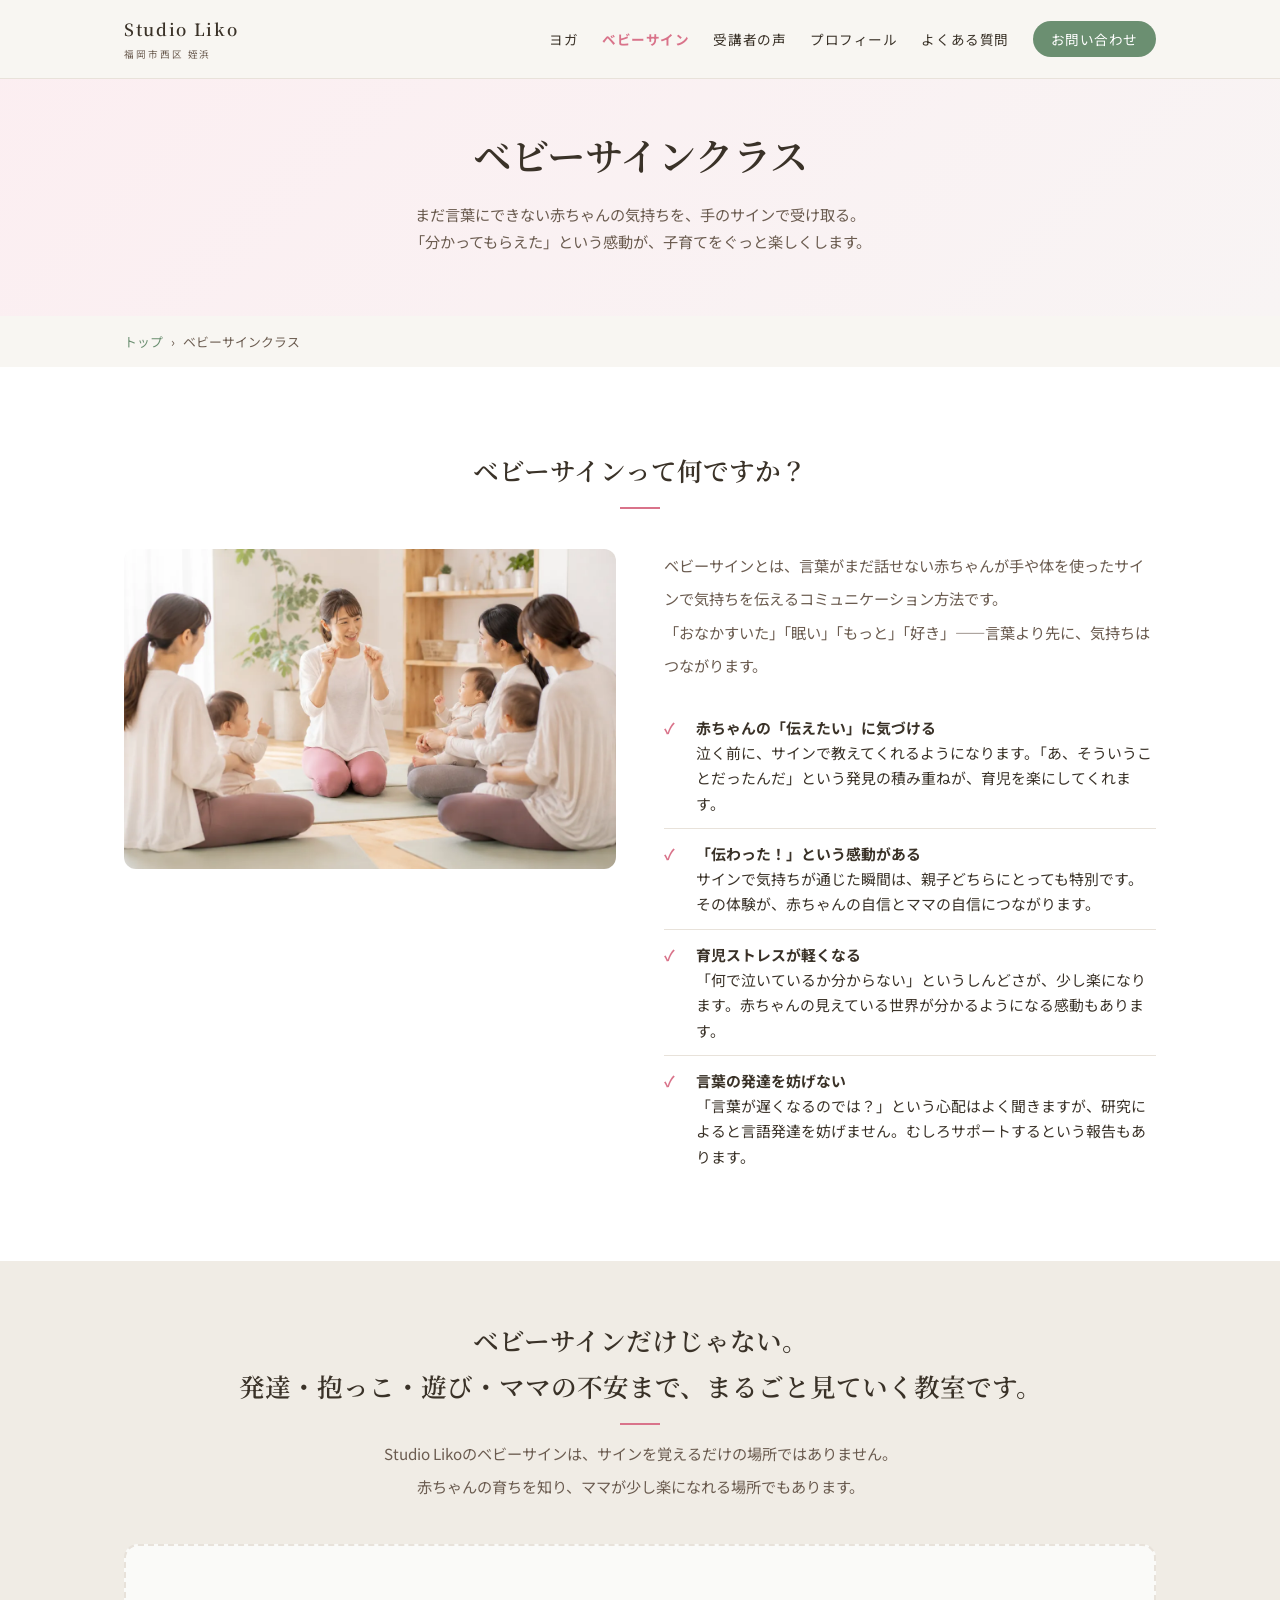
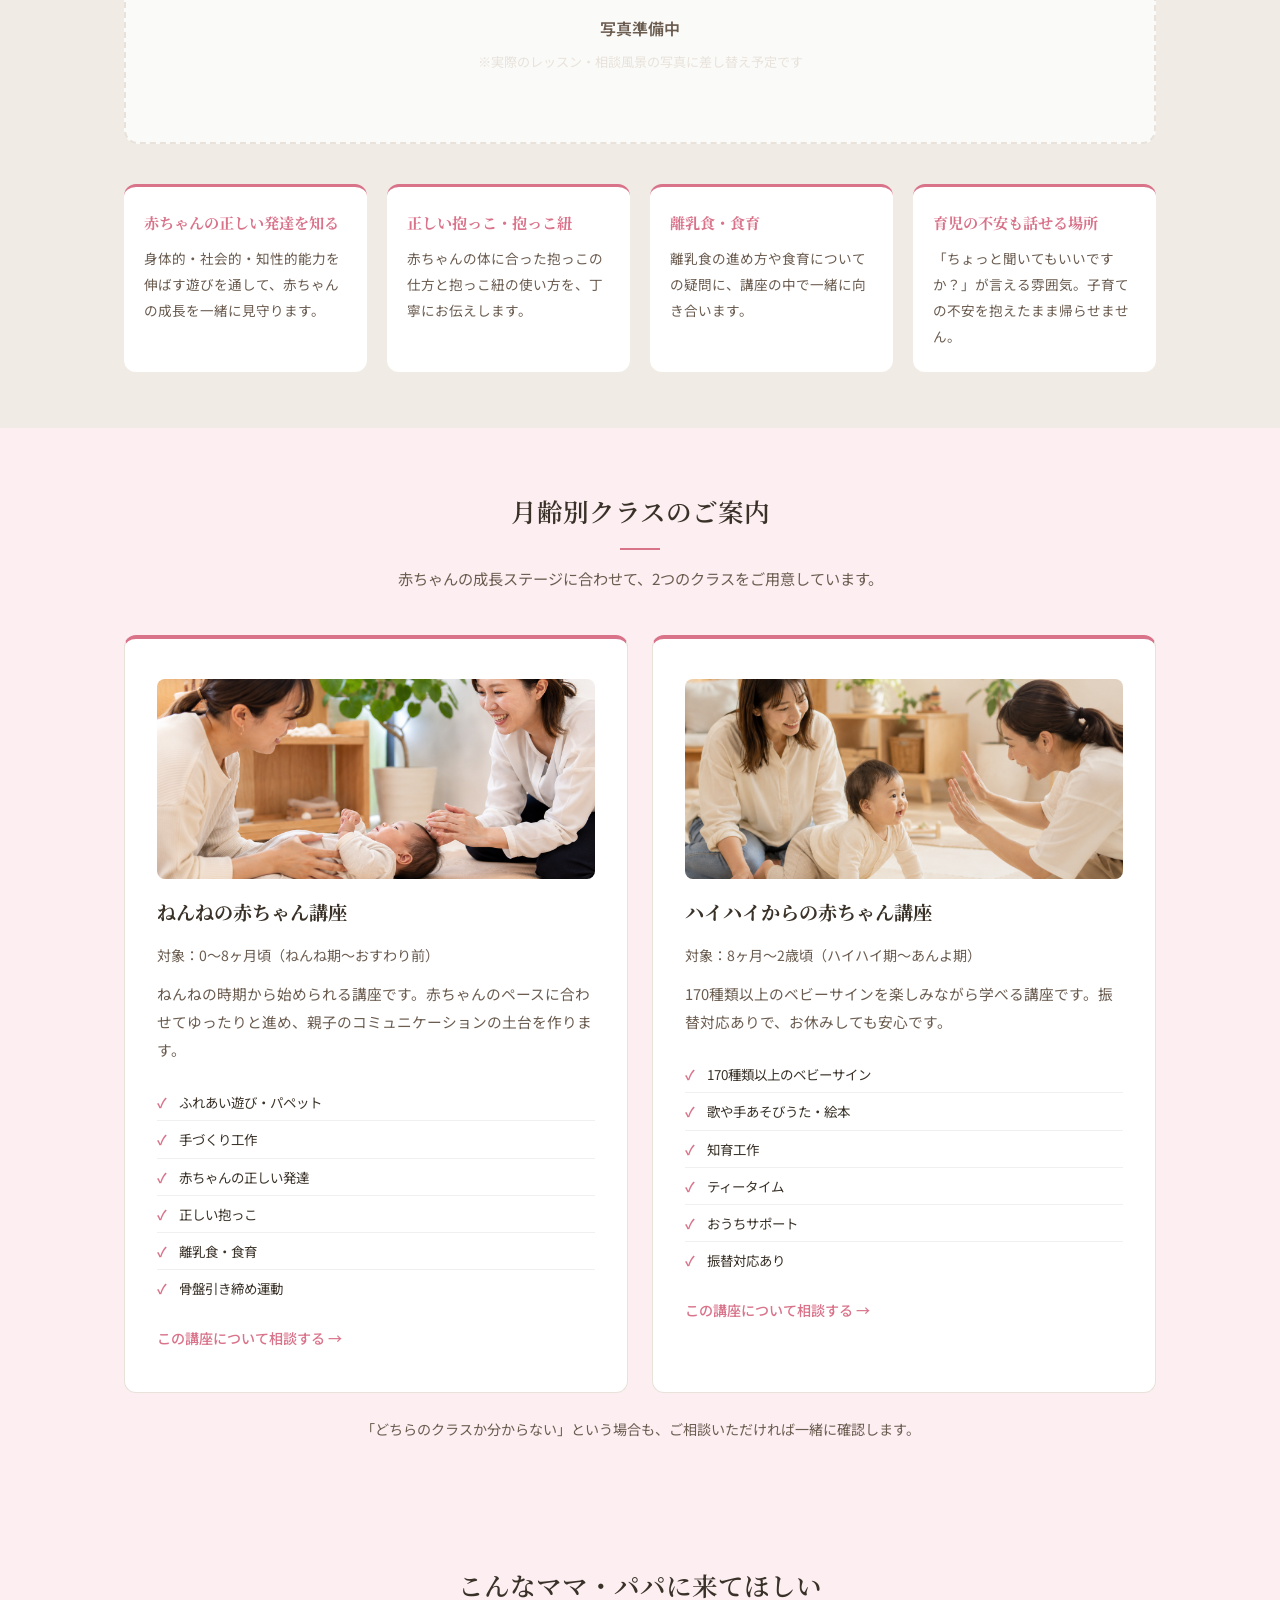
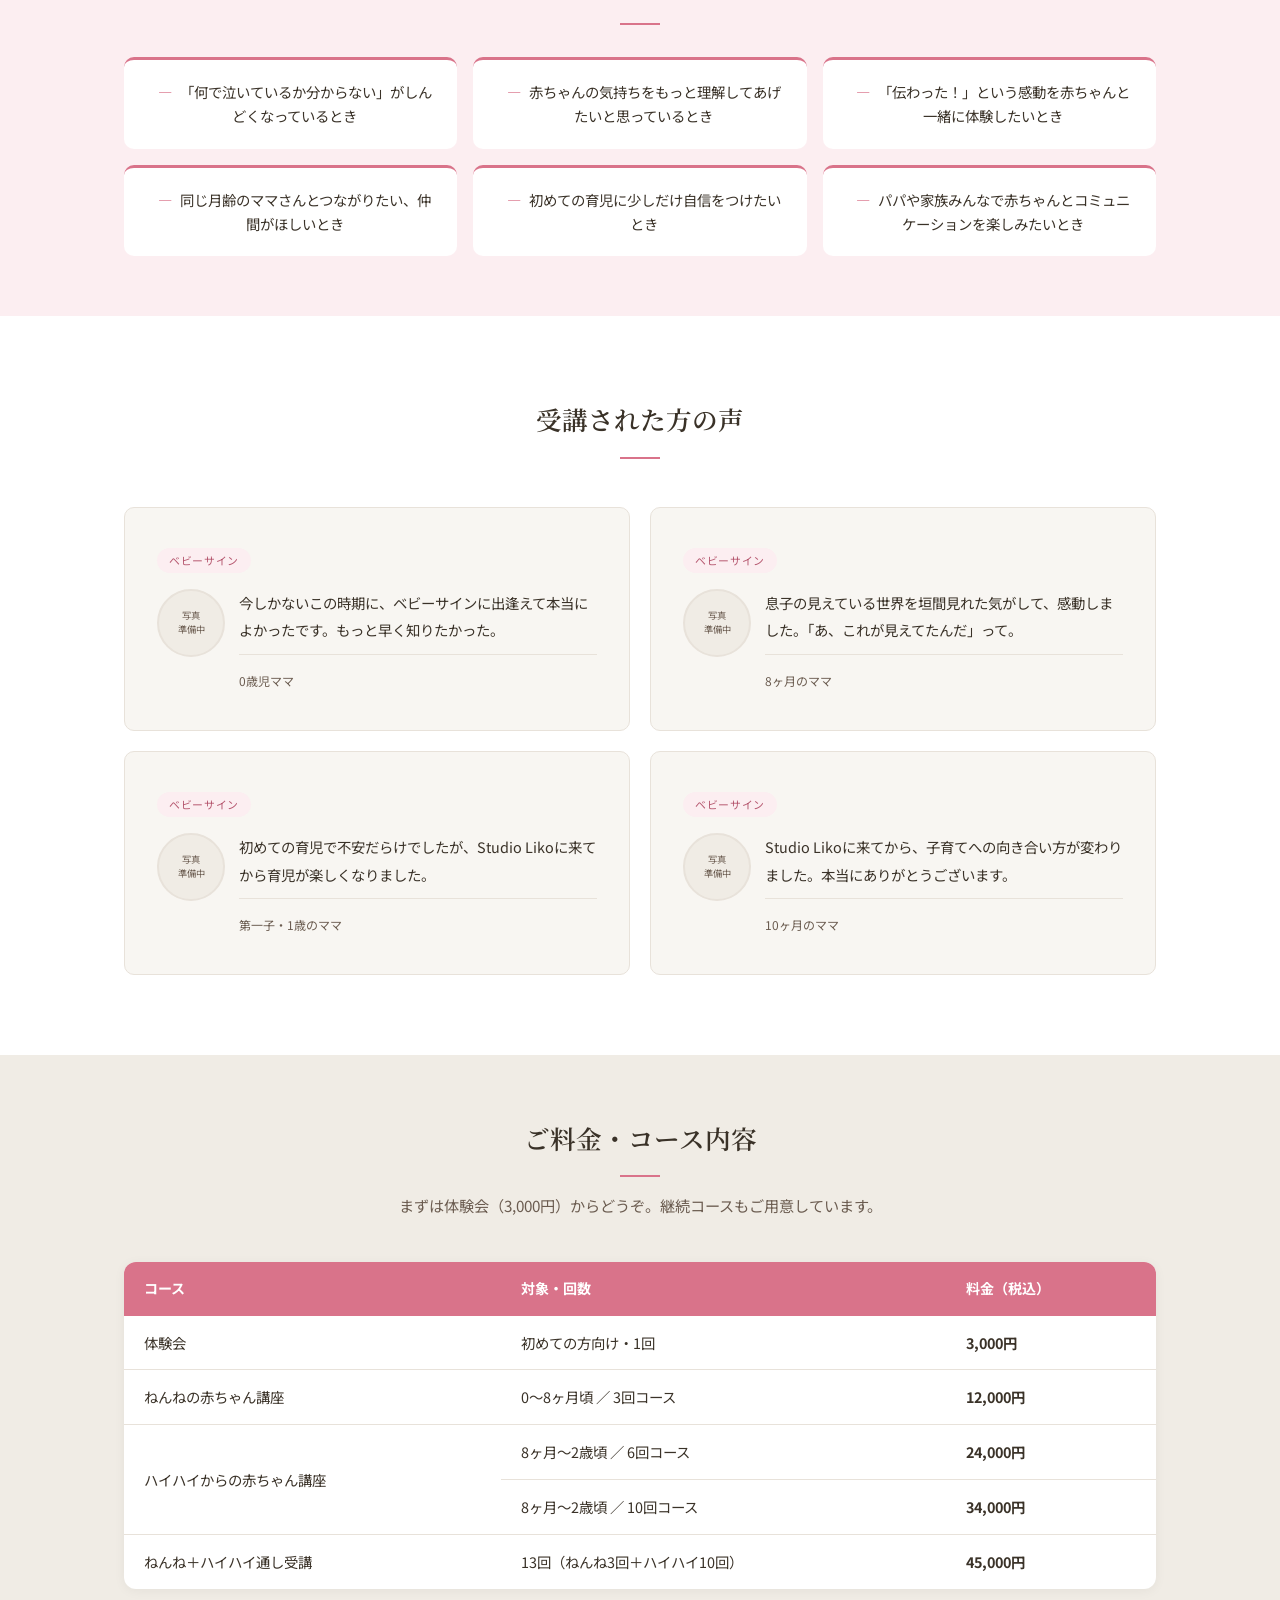
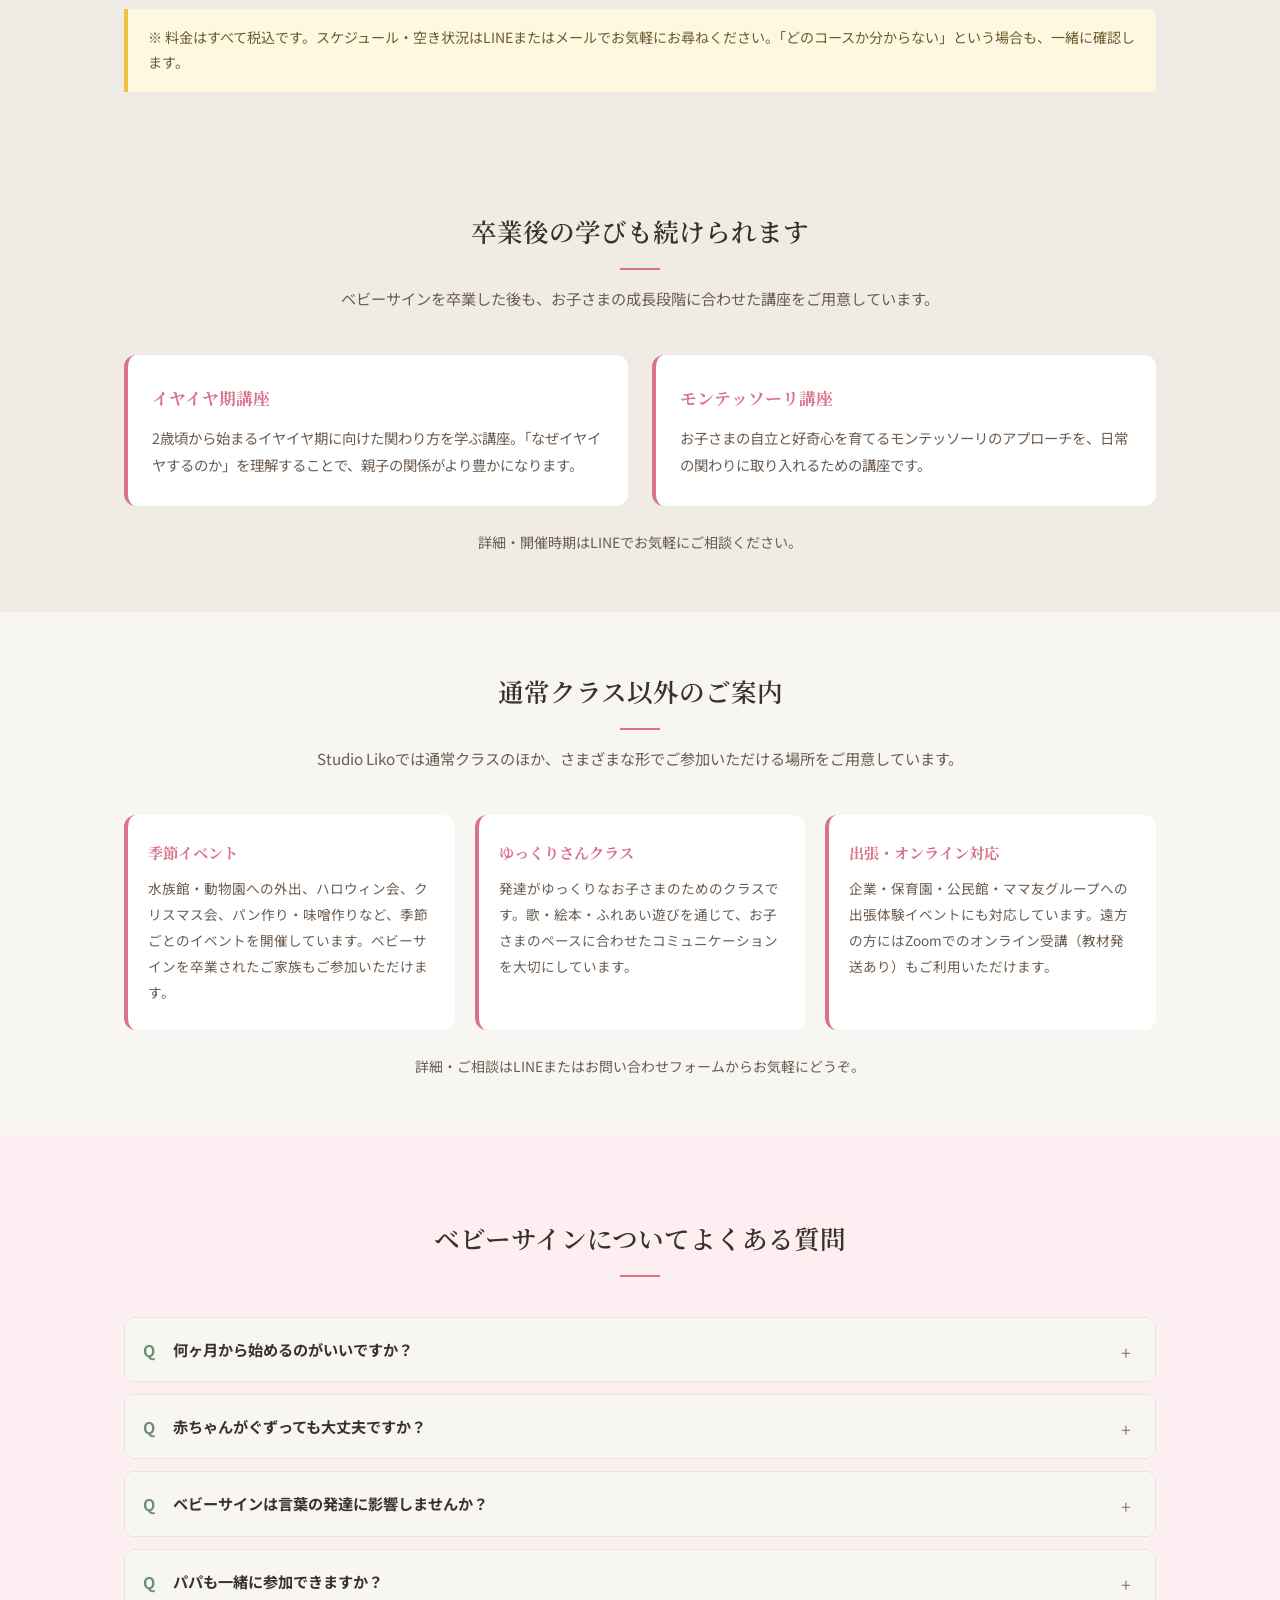
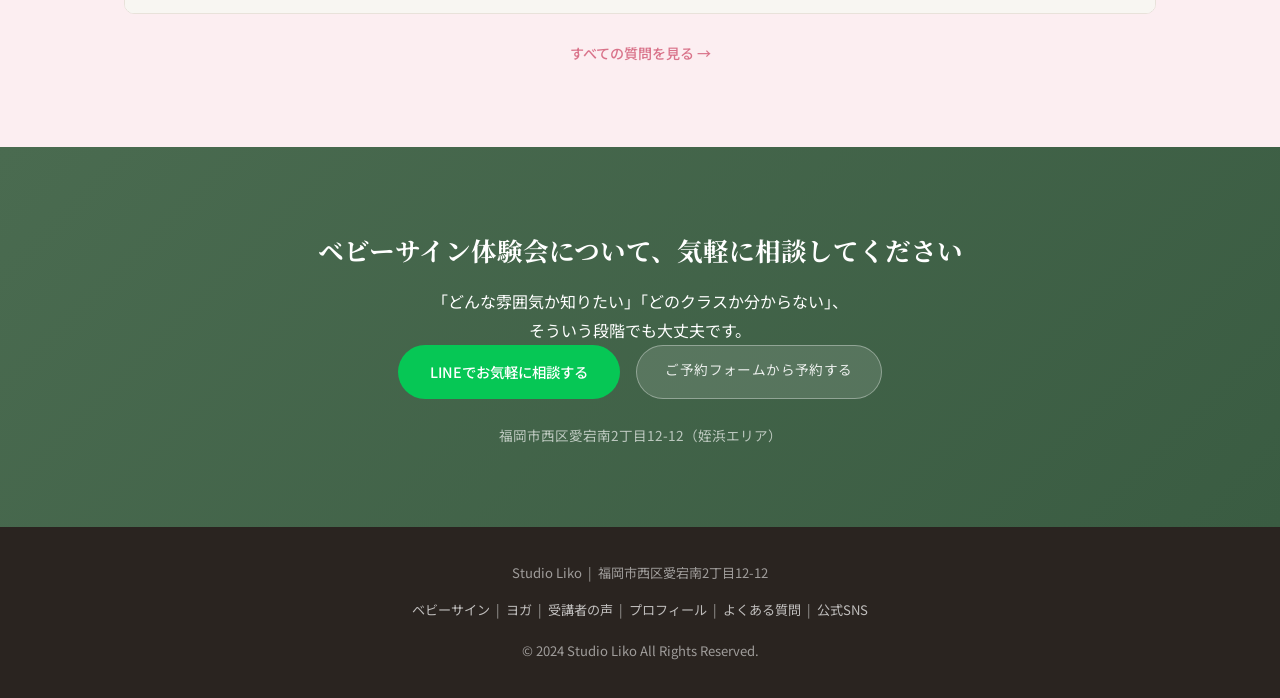
==== commit a186607f: "ヨガを前に出す・料金更新（MTG前反映） - 全ページnav: ヨガ→ベビーサインの順に変更 - index.html: FVキャッチコピー・サブライン・ボタン順・カード順をヨガ先に - yoga.h" ====
--- a/babysign.html
+++ b/babysign.html
@@ -4,7 +4,7 @@
   <meta charset="UTF-8">
   <meta name="viewport" content="width=device-width, initial-scale=1.0">
   <title>ベビーサインクラス | Studio Liko</title>
-  <meta name="description" content="Studio Likoのベビーサインクラス。ねんね期（0〜8ヶ月）・ハイハイ期（8ヶ月〜2歳）の月齢別コース。体験会2,200円。福岡市西区姪浜エリア。">
+  <meta name="description" content="Studio Likoのベビーサインクラス。ねんね期（0〜8ヶ月）・ハイハイ期（8ヶ月〜2歳）の月齢別コース。体験会3,000円。福岡市西区姪浜エリア。">
   <link rel="preconnect" href="https://fonts.googleapis.com">
   <link rel="preconnect" href="https://fonts.gstatic.com" crossorigin>
   <link rel="preload" as="style" href="https://fonts.googleapis.com/css2?family=Noto+Serif+JP:wght@400;600&family=Noto+Sans+JP:wght@300;400;500;700&display=swap" onload="this.onload=null;this.rel='stylesheet'">
@@ -72,8 +72,8 @@
       </a>
       <nav class="nav">
         <ul>
+          <li><a href="yoga.html">ヨガ</a></li>
           <li><a href="babysign.html" style="color:var(--babysign);font-weight:700;">ベビーサイン</a></li>
-          <li><a href="yoga.html">ヨガ</a></li>
           <li><a href="voice.html">受講者の声</a></li>
           <li><a href="profile.html">プロフィール</a></li>
           <li><a href="faq.html">よくある質問</a></li>
@@ -303,7 +303,7 @@
   <section class="price-section">
     <div class="container">
       <h2 class="section-title bs">ご料金・コース内容</h2>
-      <p class="section-lead">まずは体験会（2,200円）からどうぞ。継続コースもご用意しています。</p>
+      <p class="section-lead">まずは体験会（3,000円）からどうぞ。継続コースもご用意しています。</p>
       <table class="price-table bs-price">
         <thead>
           <tr>
@@ -316,7 +316,7 @@
           <tr>
             <td>体験会</td>
             <td>初めての方向け・1回</td>
-            <td><strong>2,200円</strong></td>
+            <td><strong>3,000円</strong></td>
           </tr>
           <tr>
             <td>ねんねの赤ちゃん講座</td>
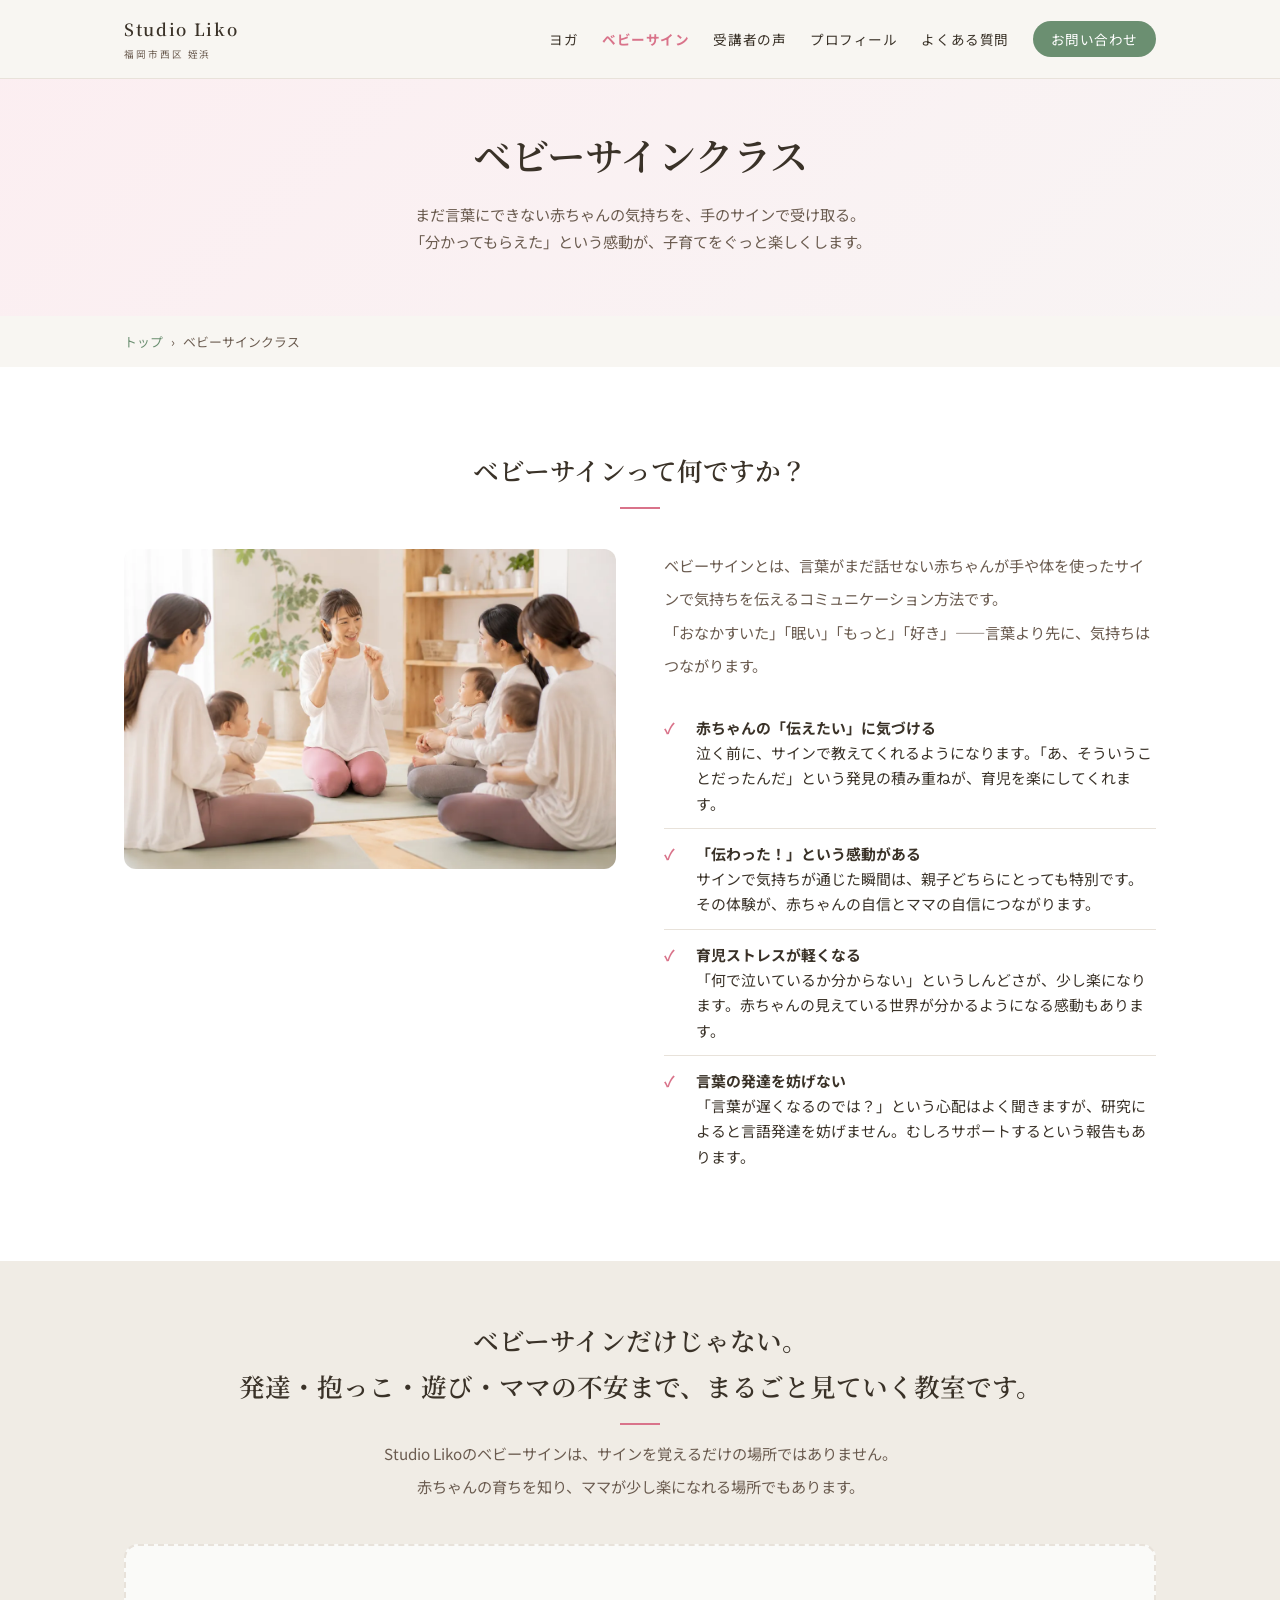
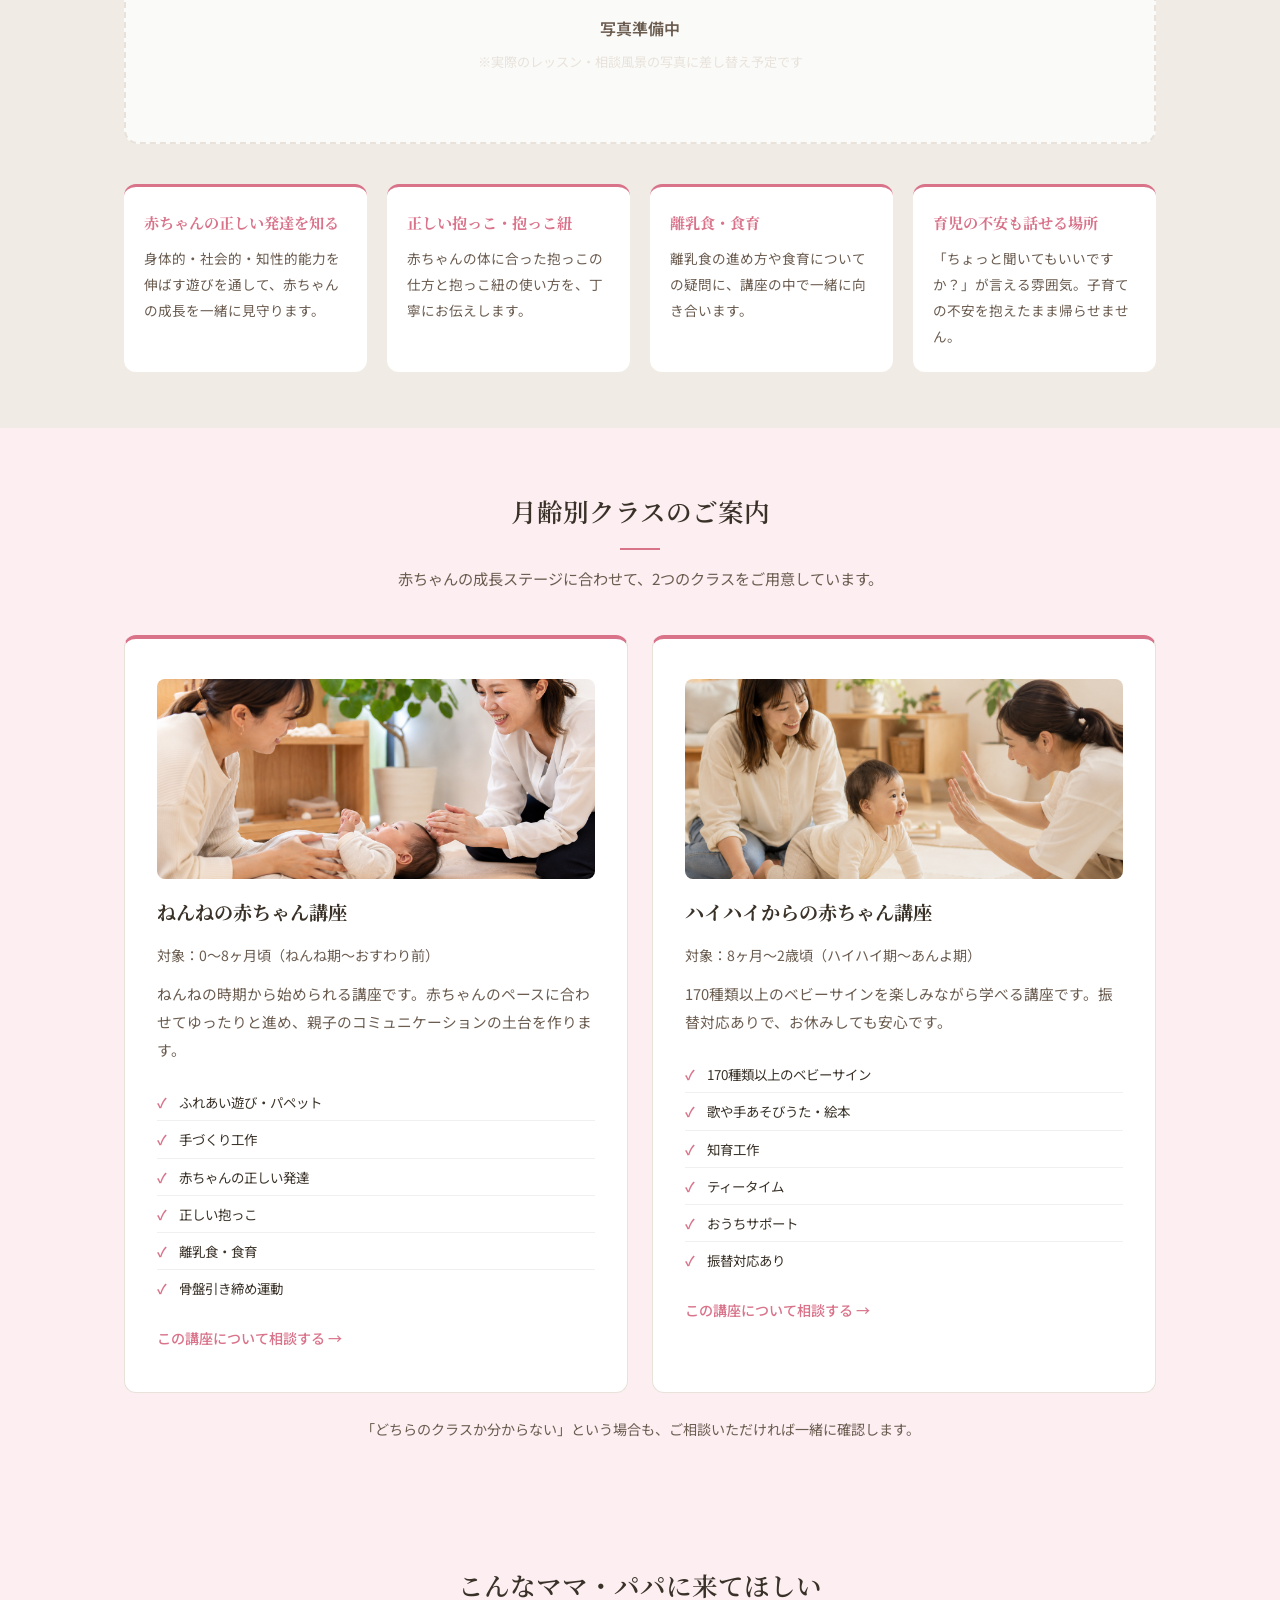
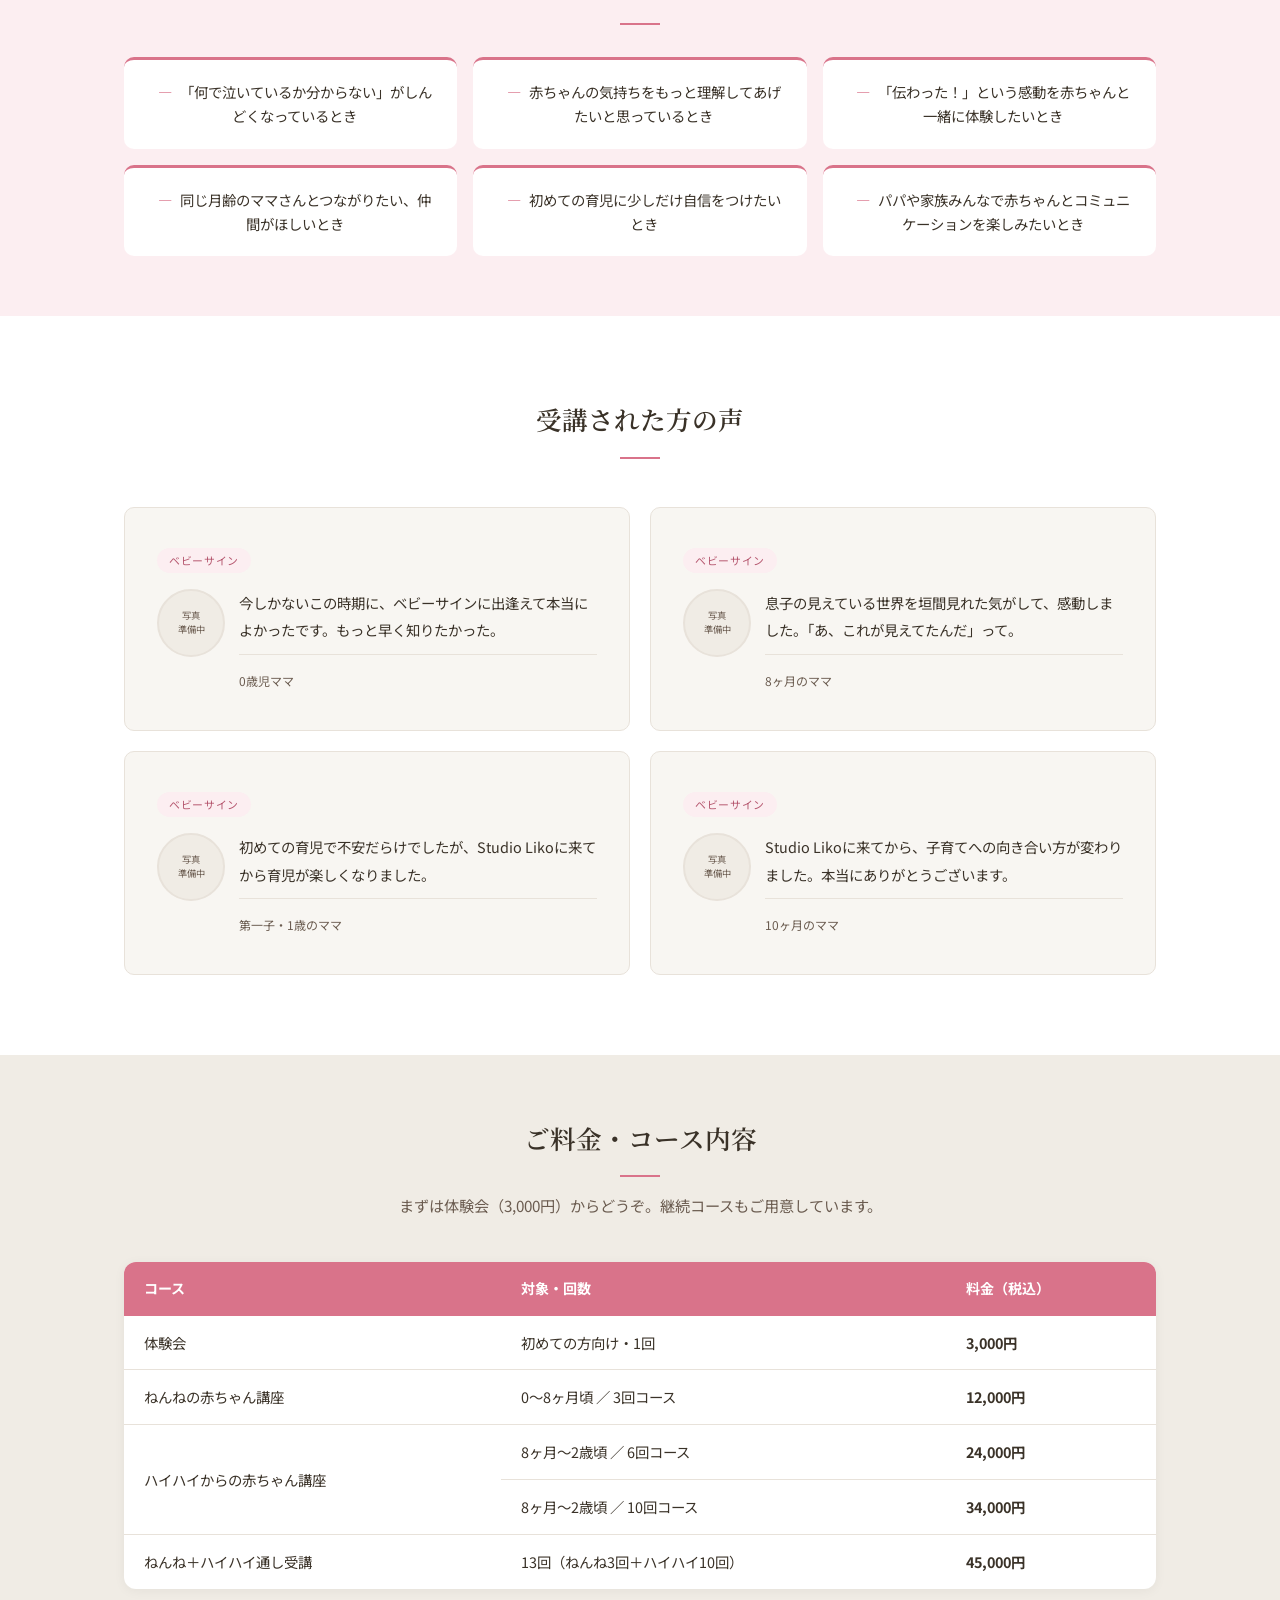
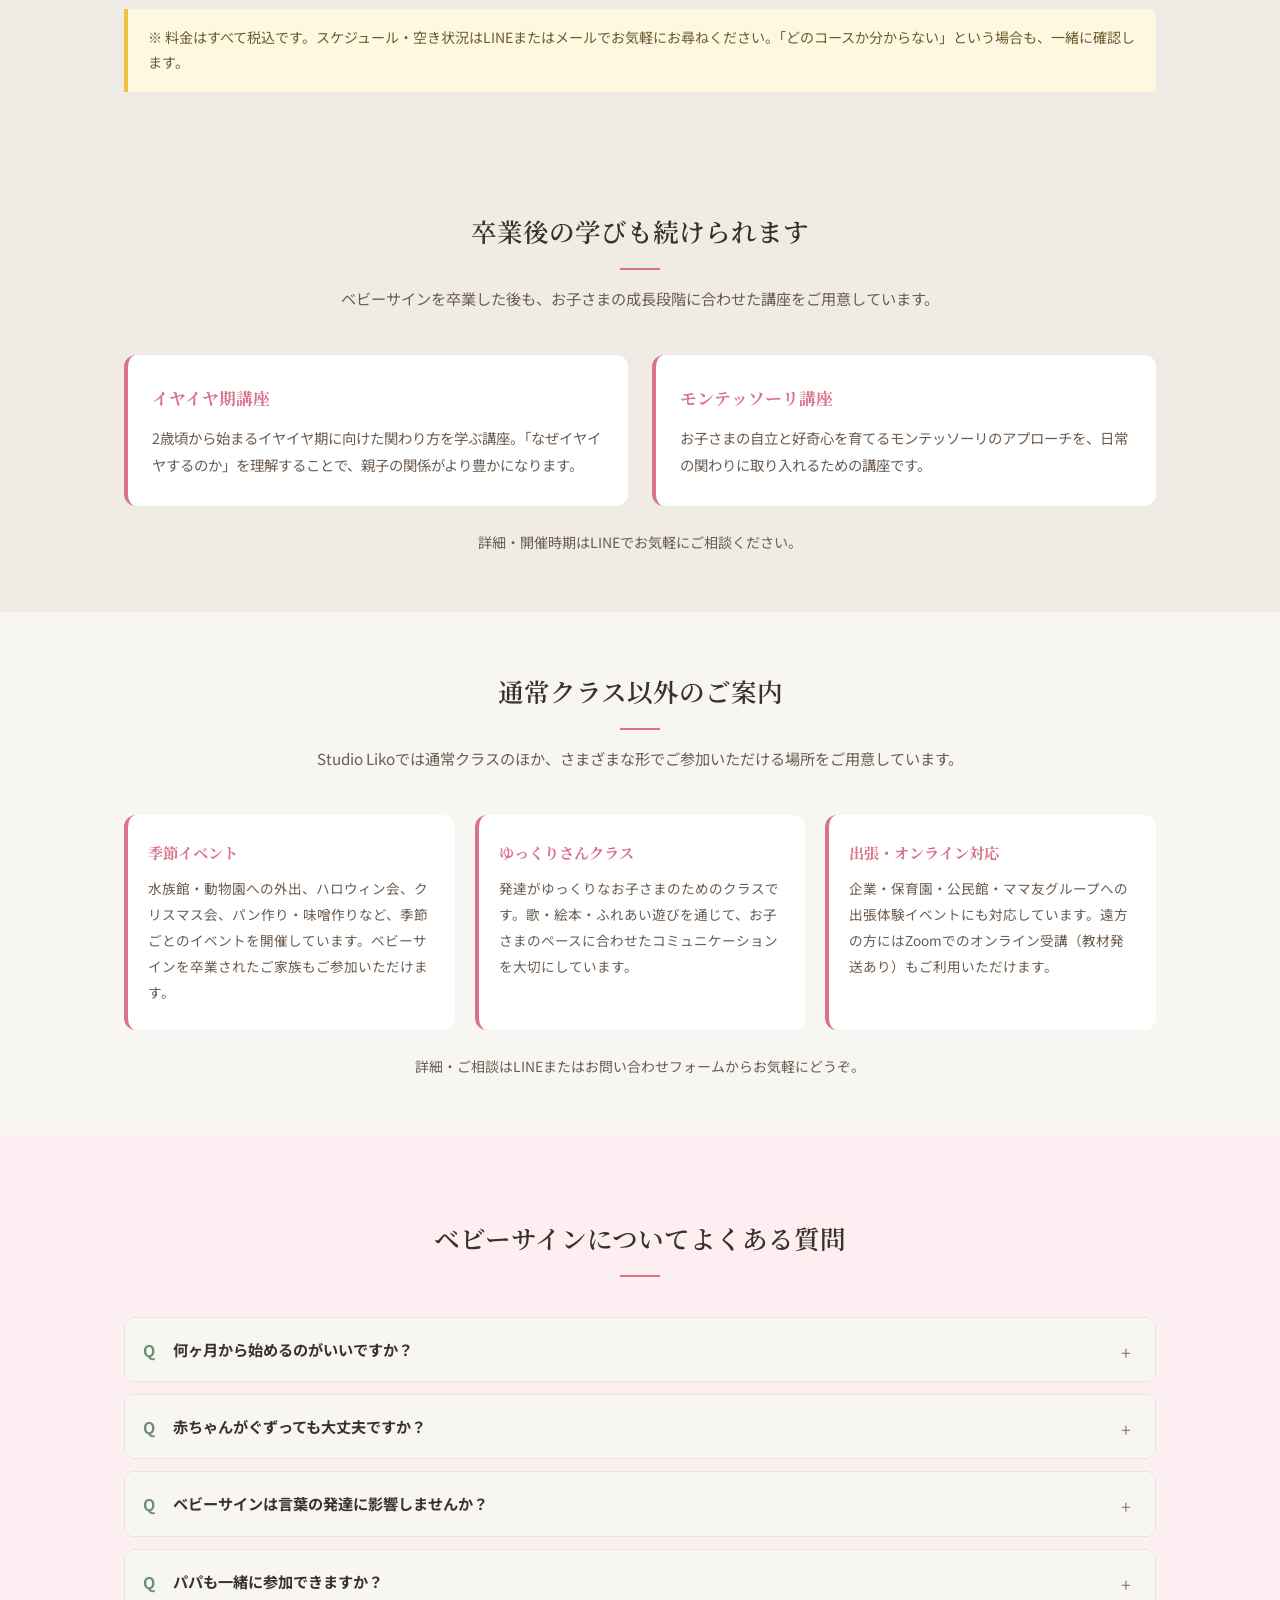
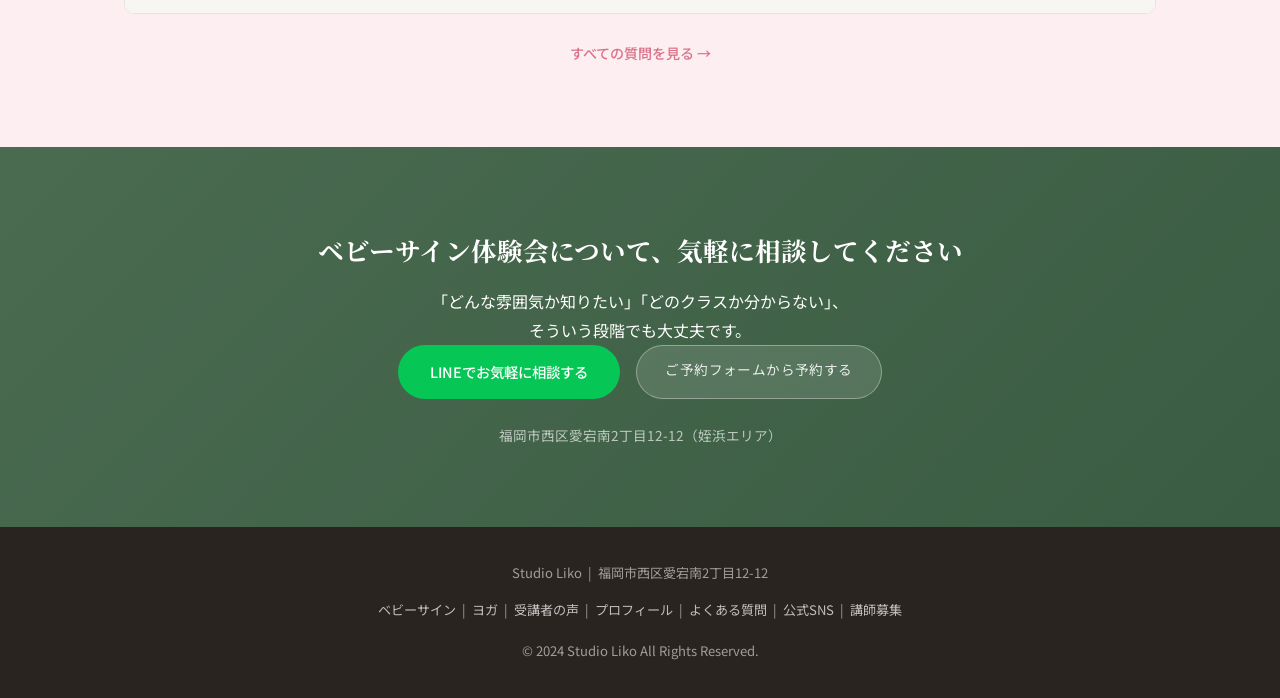
==== commit 79620d4f: "講師情報を公式HPに合わせて修正・講師募集ページ追加 - yoga.html・profile.html: 6名の講師カードを正しいコメントで復元   （KAZUE・NANAMIのコメントを公式HP表記" ====
--- a/babysign.html
+++ b/babysign.html
@@ -443,7 +443,7 @@
         <a href="voice.html">受講者の声</a> &nbsp;|&nbsp;
         <a href="profile.html">プロフィール</a> &nbsp;|&nbsp;
         <a href="faq.html">よくある質問</a> &nbsp;|&nbsp;
-        <a href="sns.html">公式SNS</a>
+        <a href="sns.html">公式SNS</a> &nbsp;|&nbsp; <a href="recruit.html">講師募集</a>
       </p>
       <p style="margin-top:12px;">© 2024 Studio Liko All Rights Reserved.</p>
     </div>
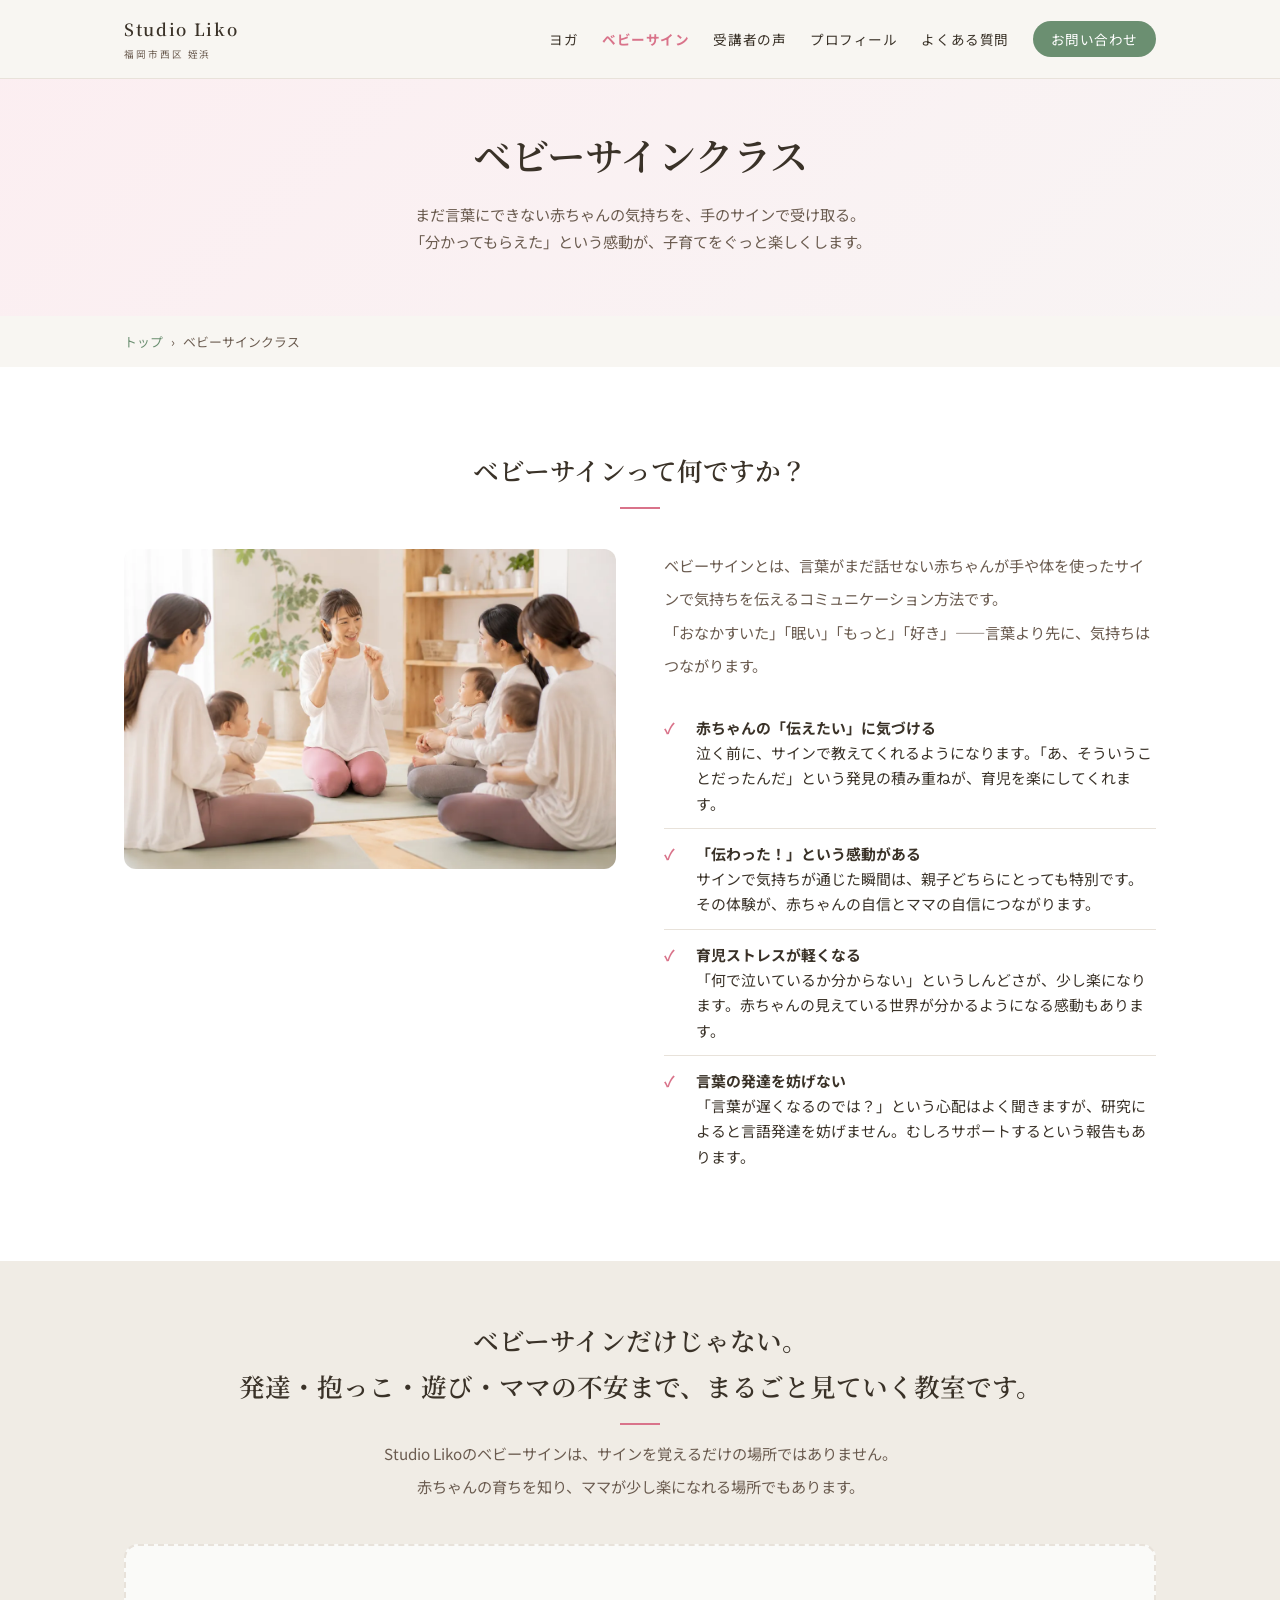
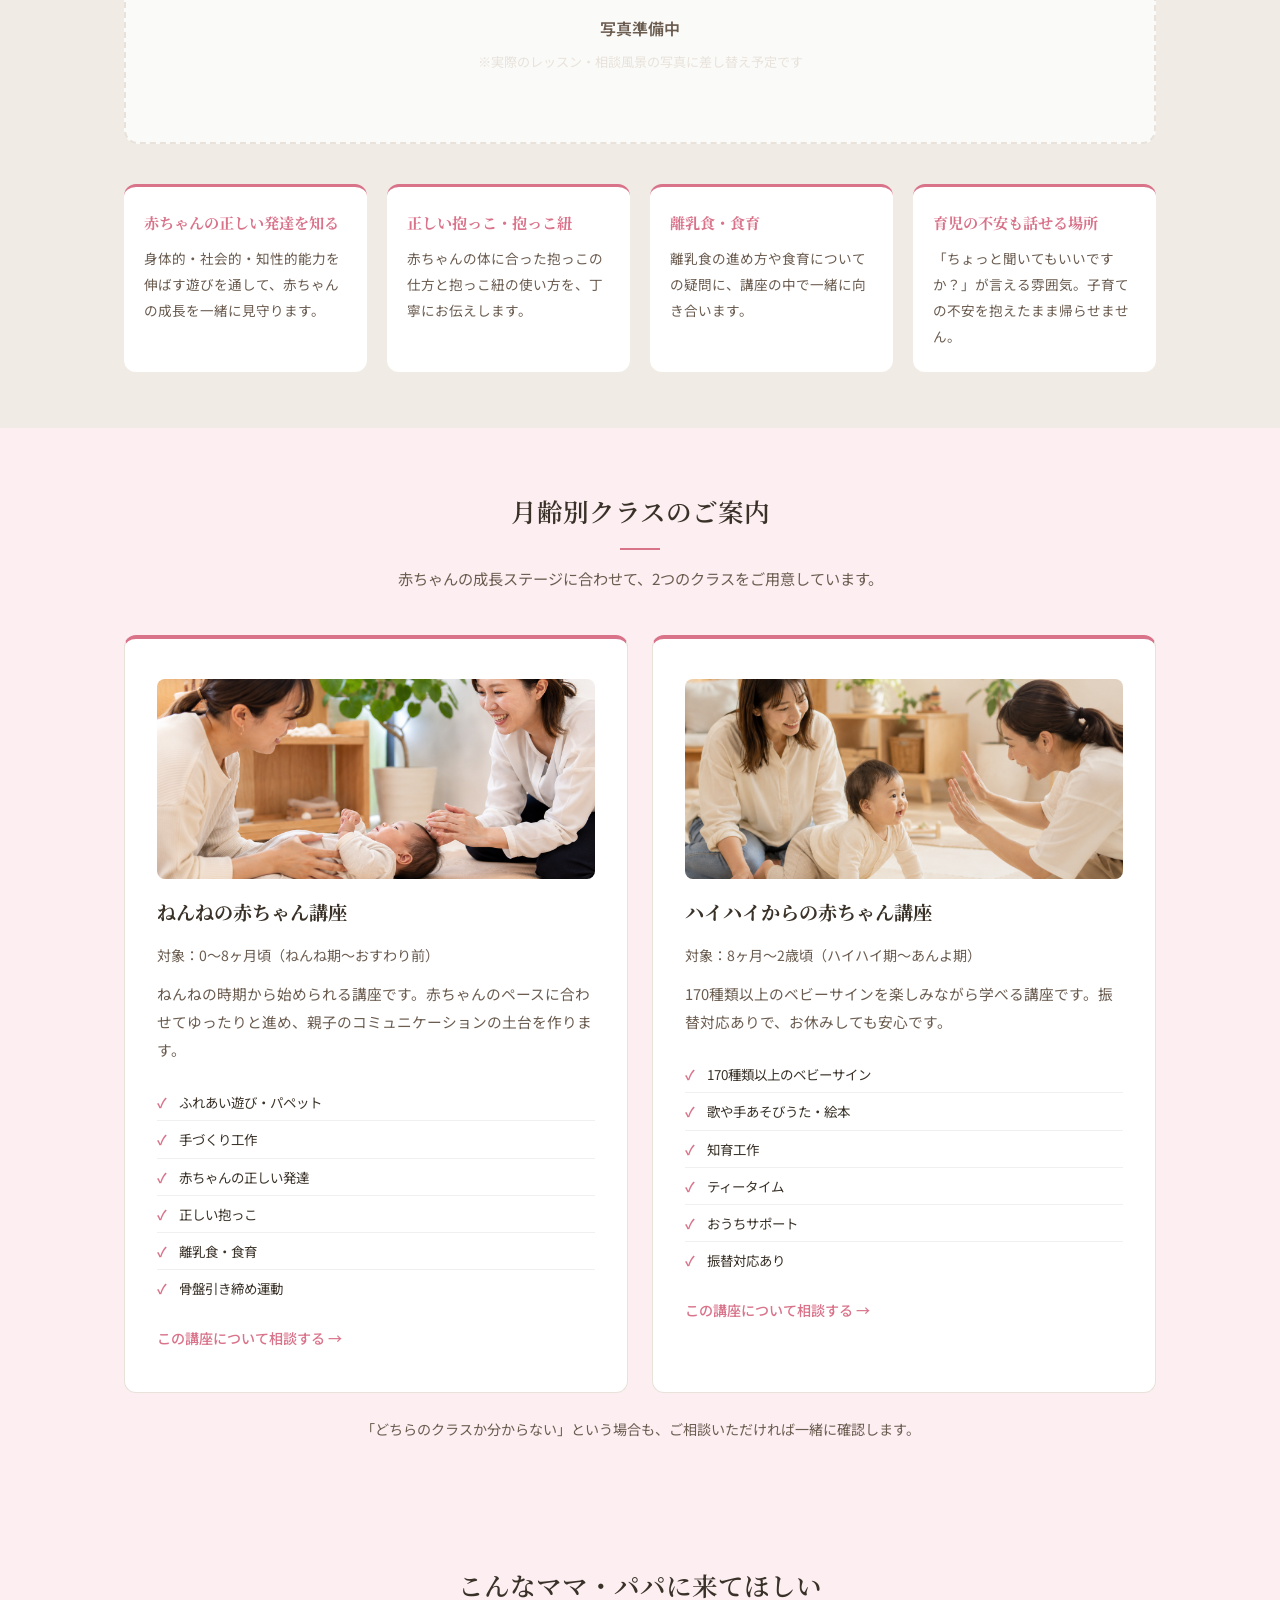
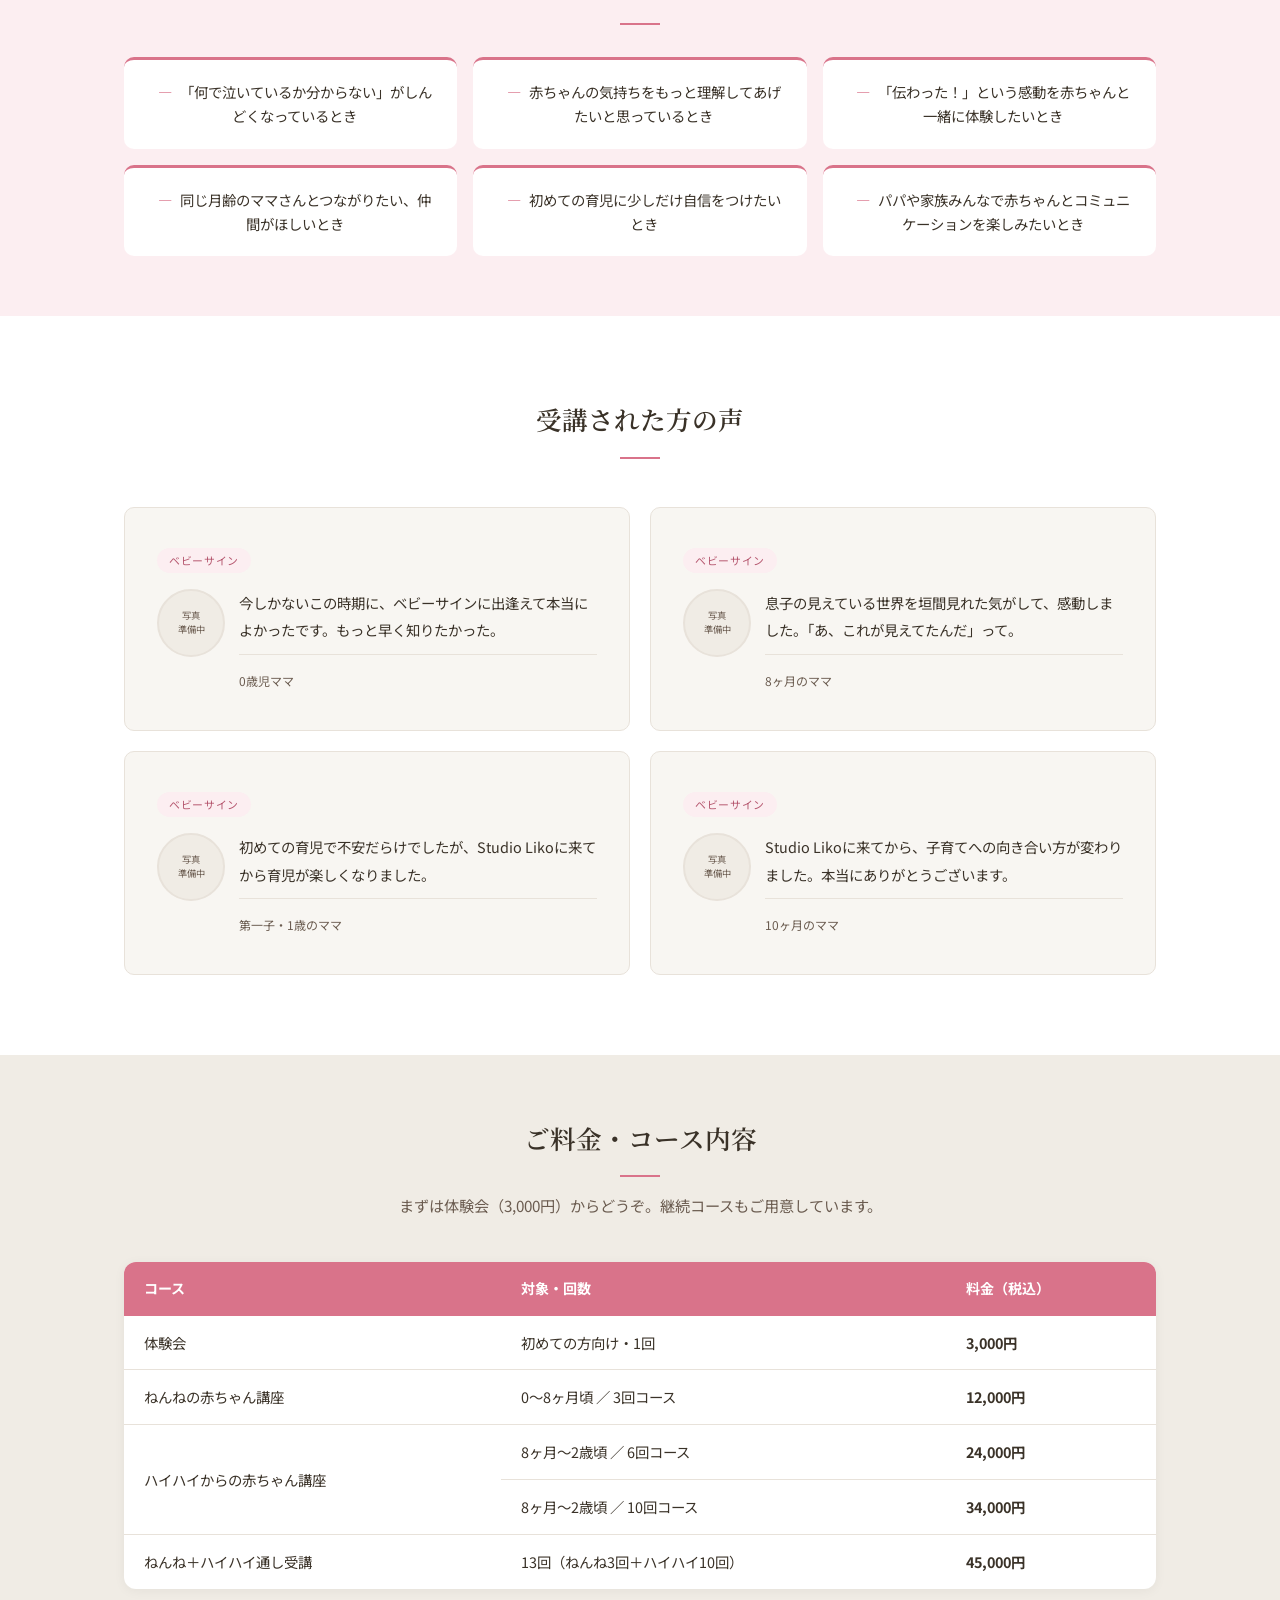
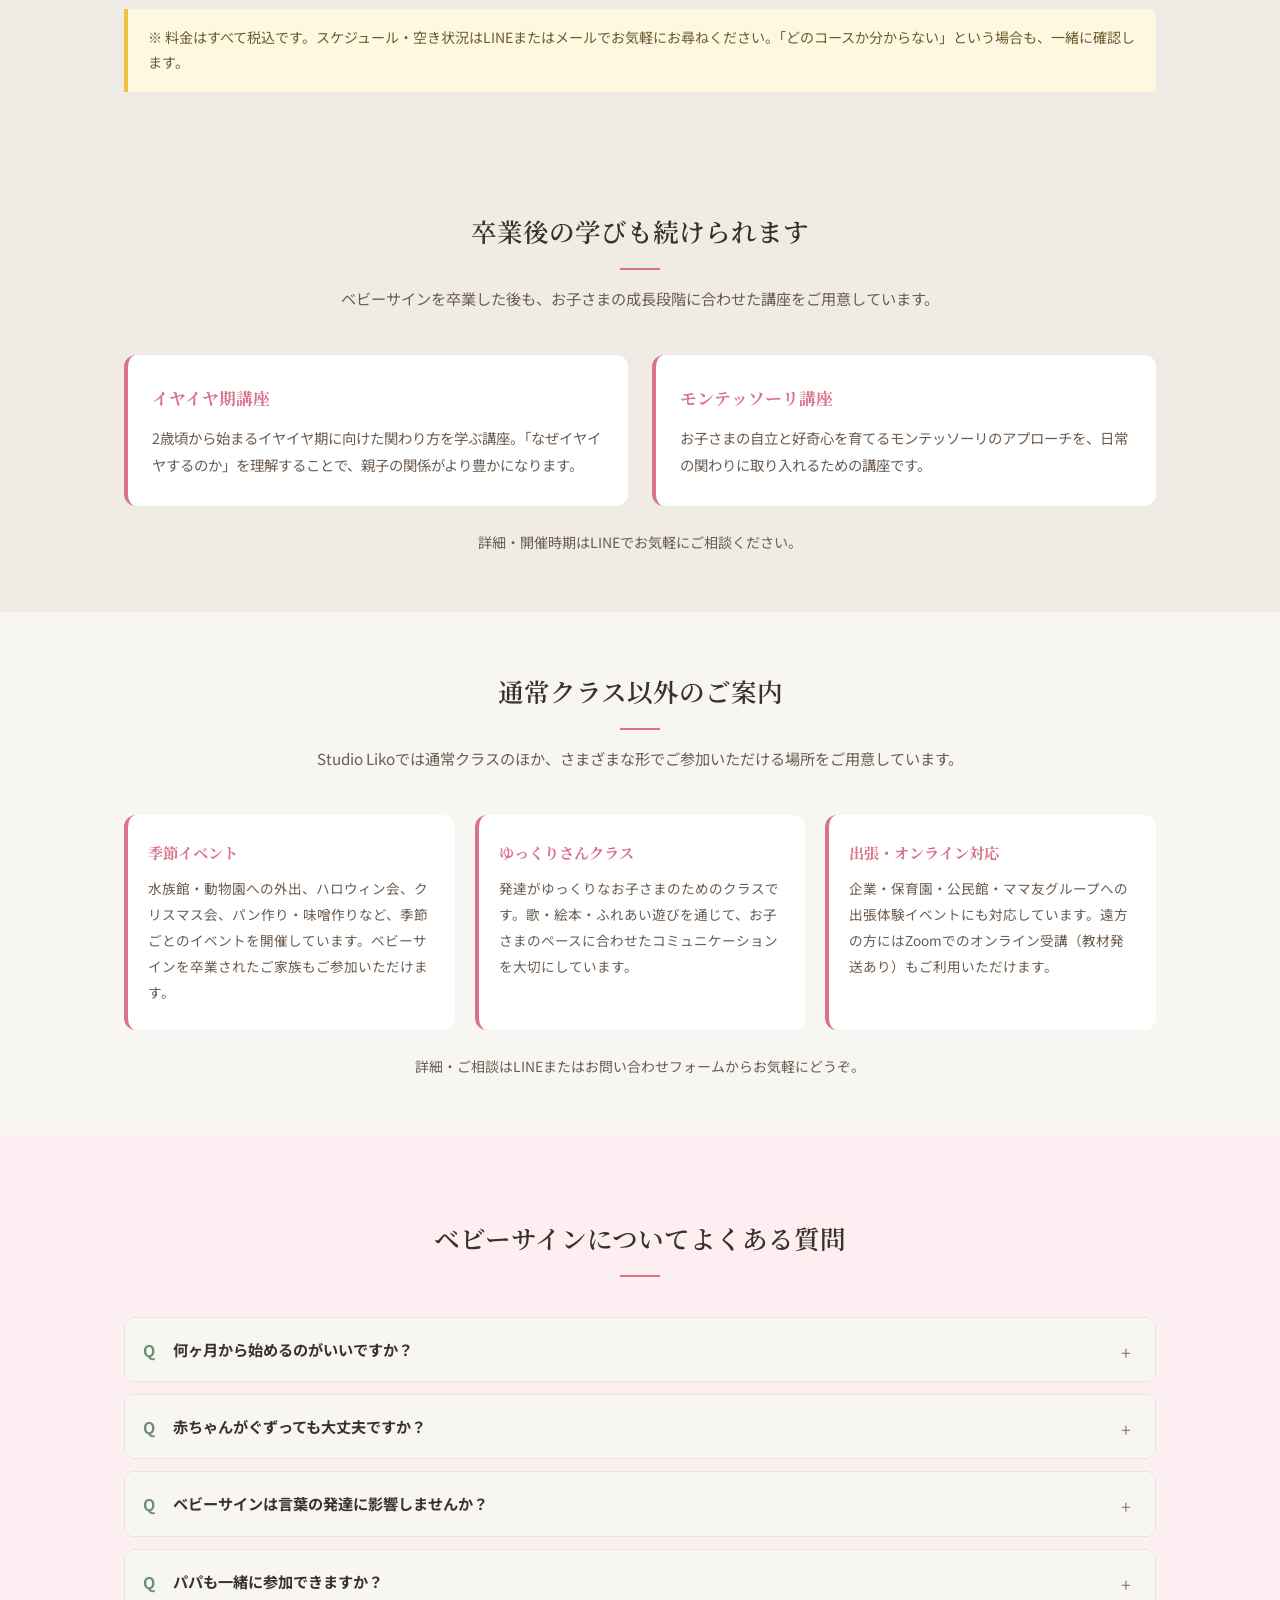
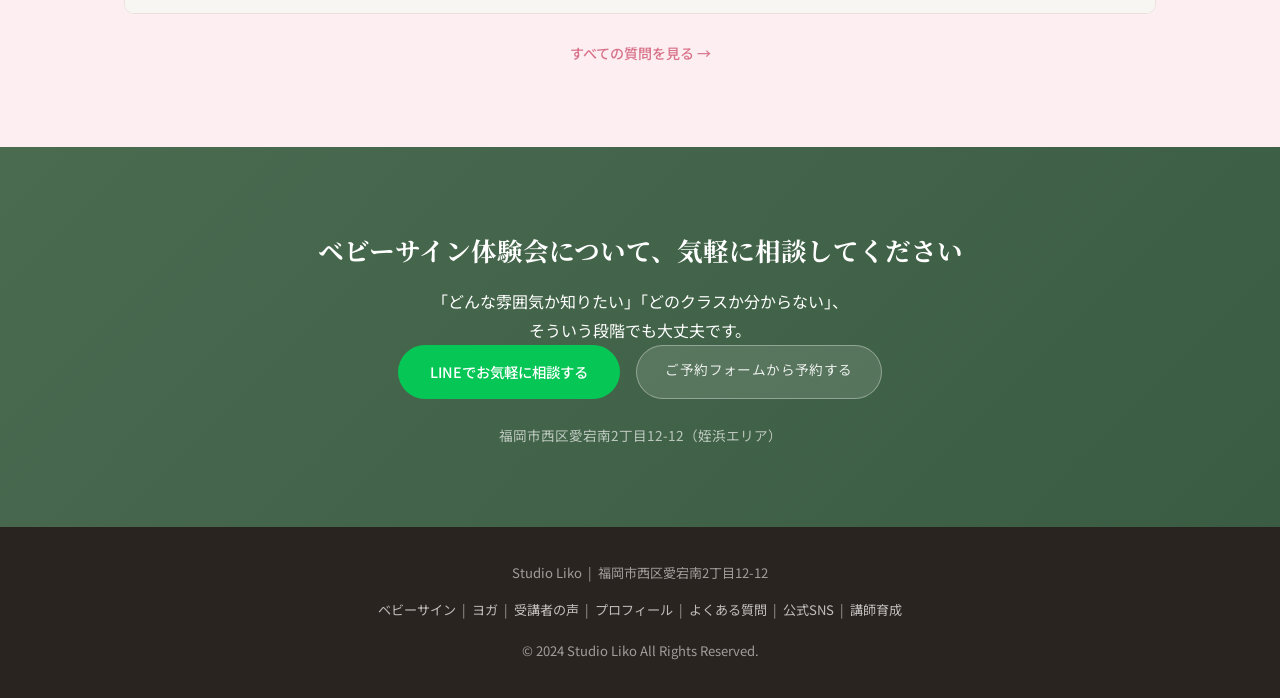
==== commit 600525eb: "講師育成ページ追加・講師募集ページ削除 - training.html: 講師育成ページ新規作成（ヨガ養成講座・ベビーサイン講師育成の2本立て）   MTGで確認が必要な箇所はすべて「▼ MTGで確認" ====
--- a/babysign.html
+++ b/babysign.html
@@ -443,7 +443,7 @@
         <a href="voice.html">受講者の声</a> &nbsp;|&nbsp;
         <a href="profile.html">プロフィール</a> &nbsp;|&nbsp;
         <a href="faq.html">よくある質問</a> &nbsp;|&nbsp;
-        <a href="sns.html">公式SNS</a> &nbsp;|&nbsp; <a href="recruit.html">講師募集</a>
+        <a href="sns.html">公式SNS</a> &nbsp;|&nbsp; <a href="training.html">講師育成</a>
       </p>
       <p style="margin-top:12px;">© 2024 Studio Liko All Rights Reserved.</p>
     </div>
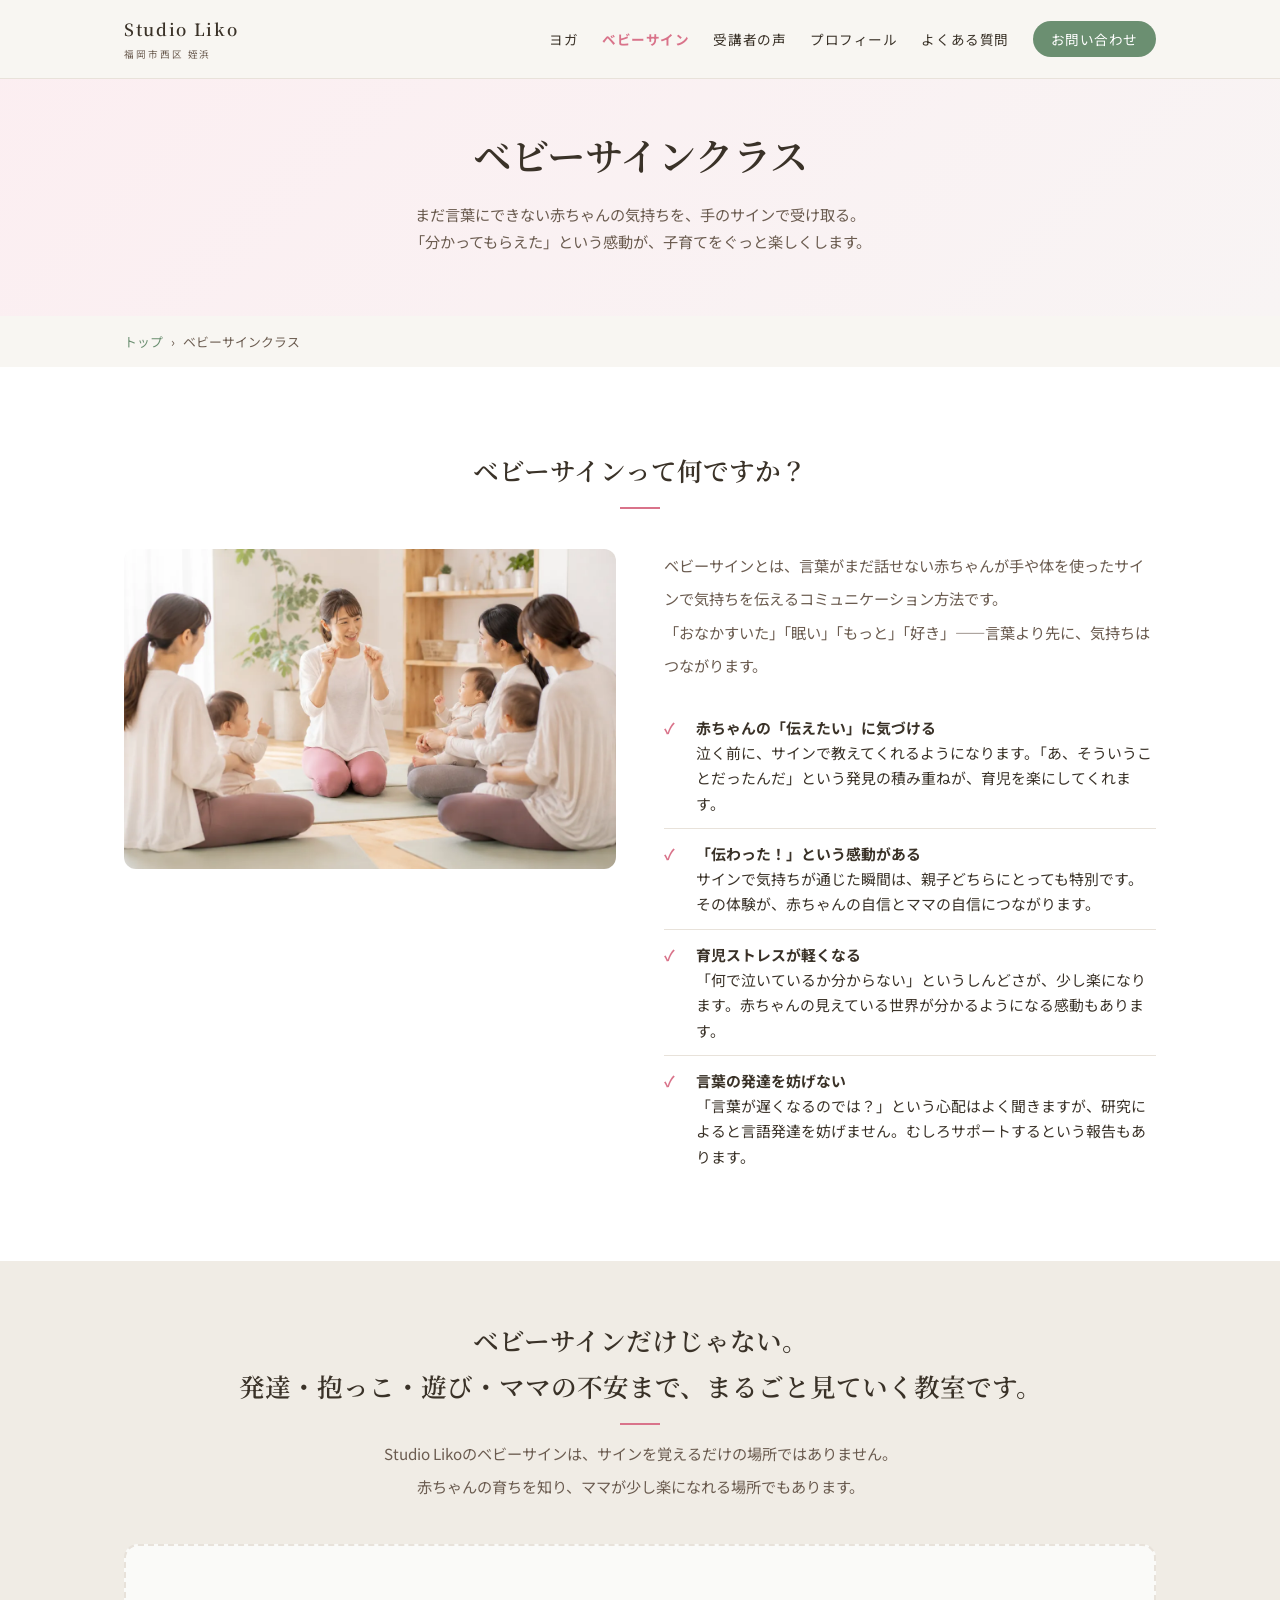
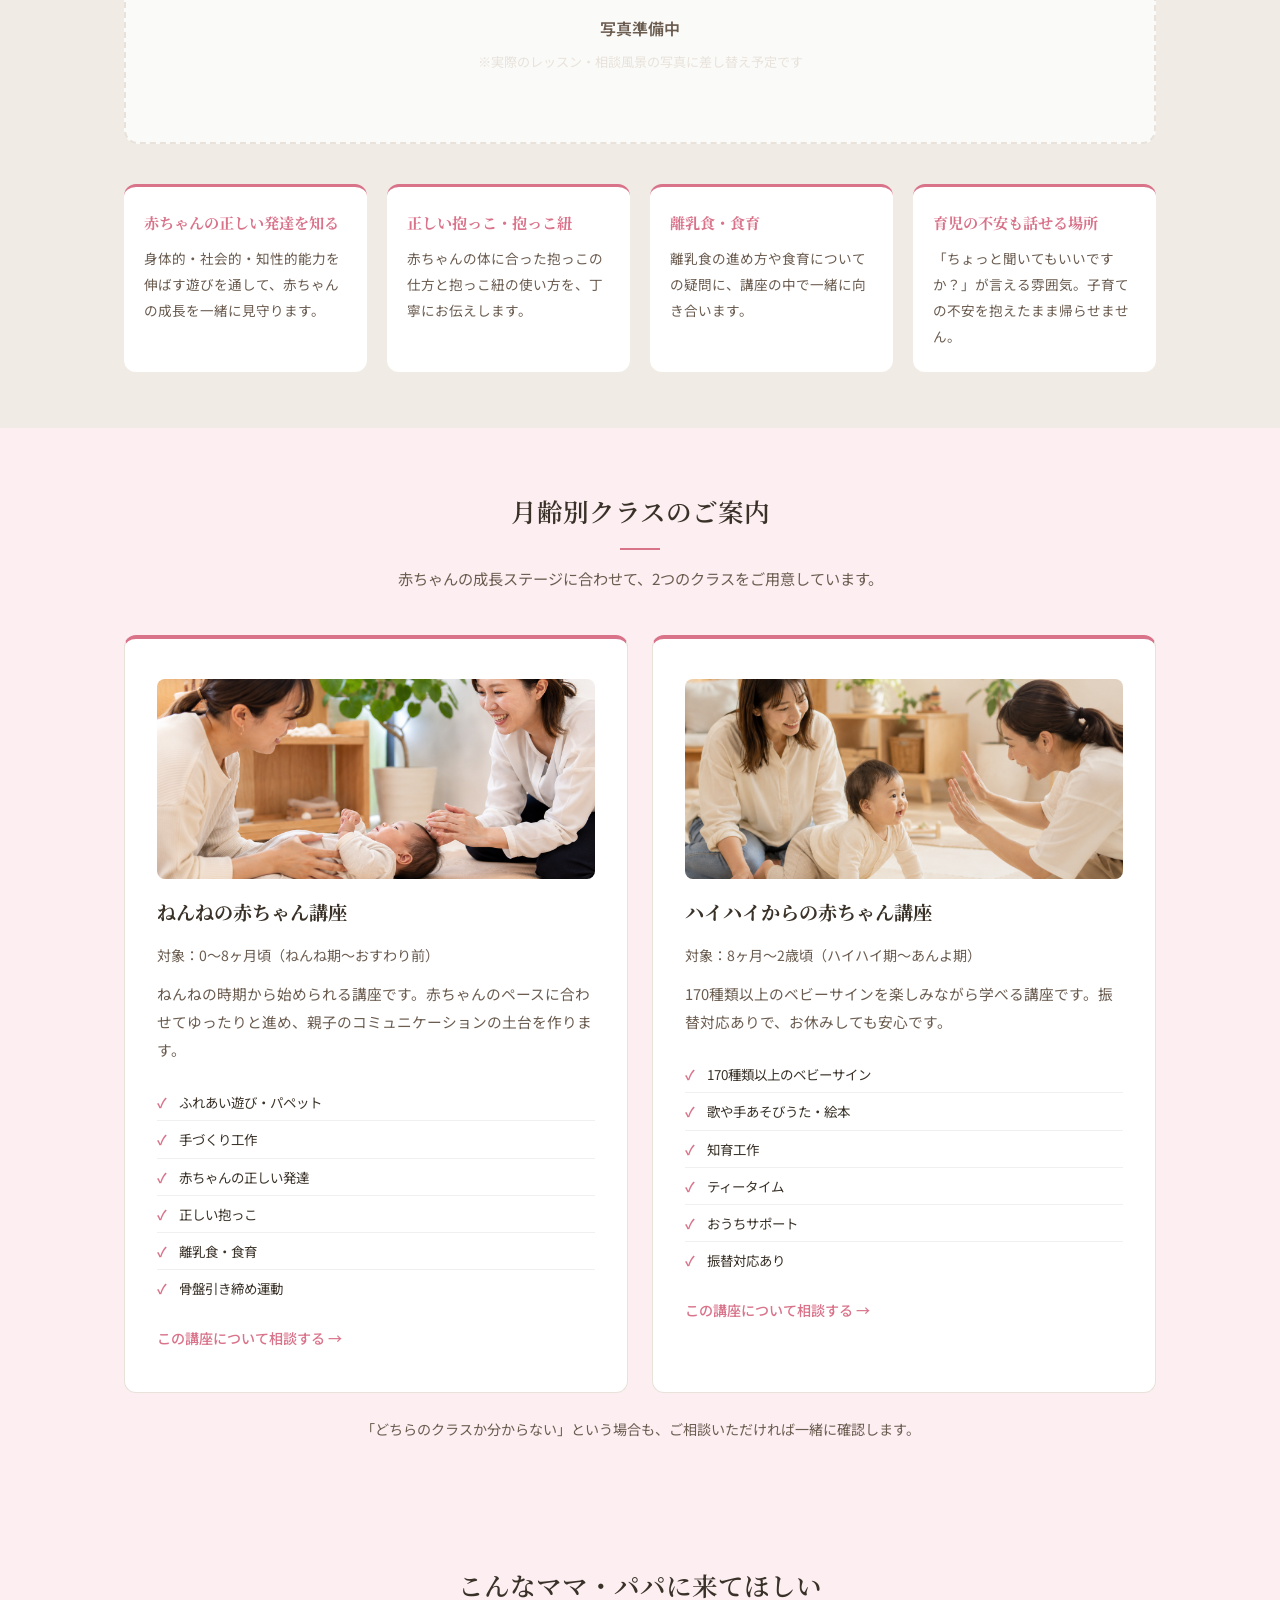
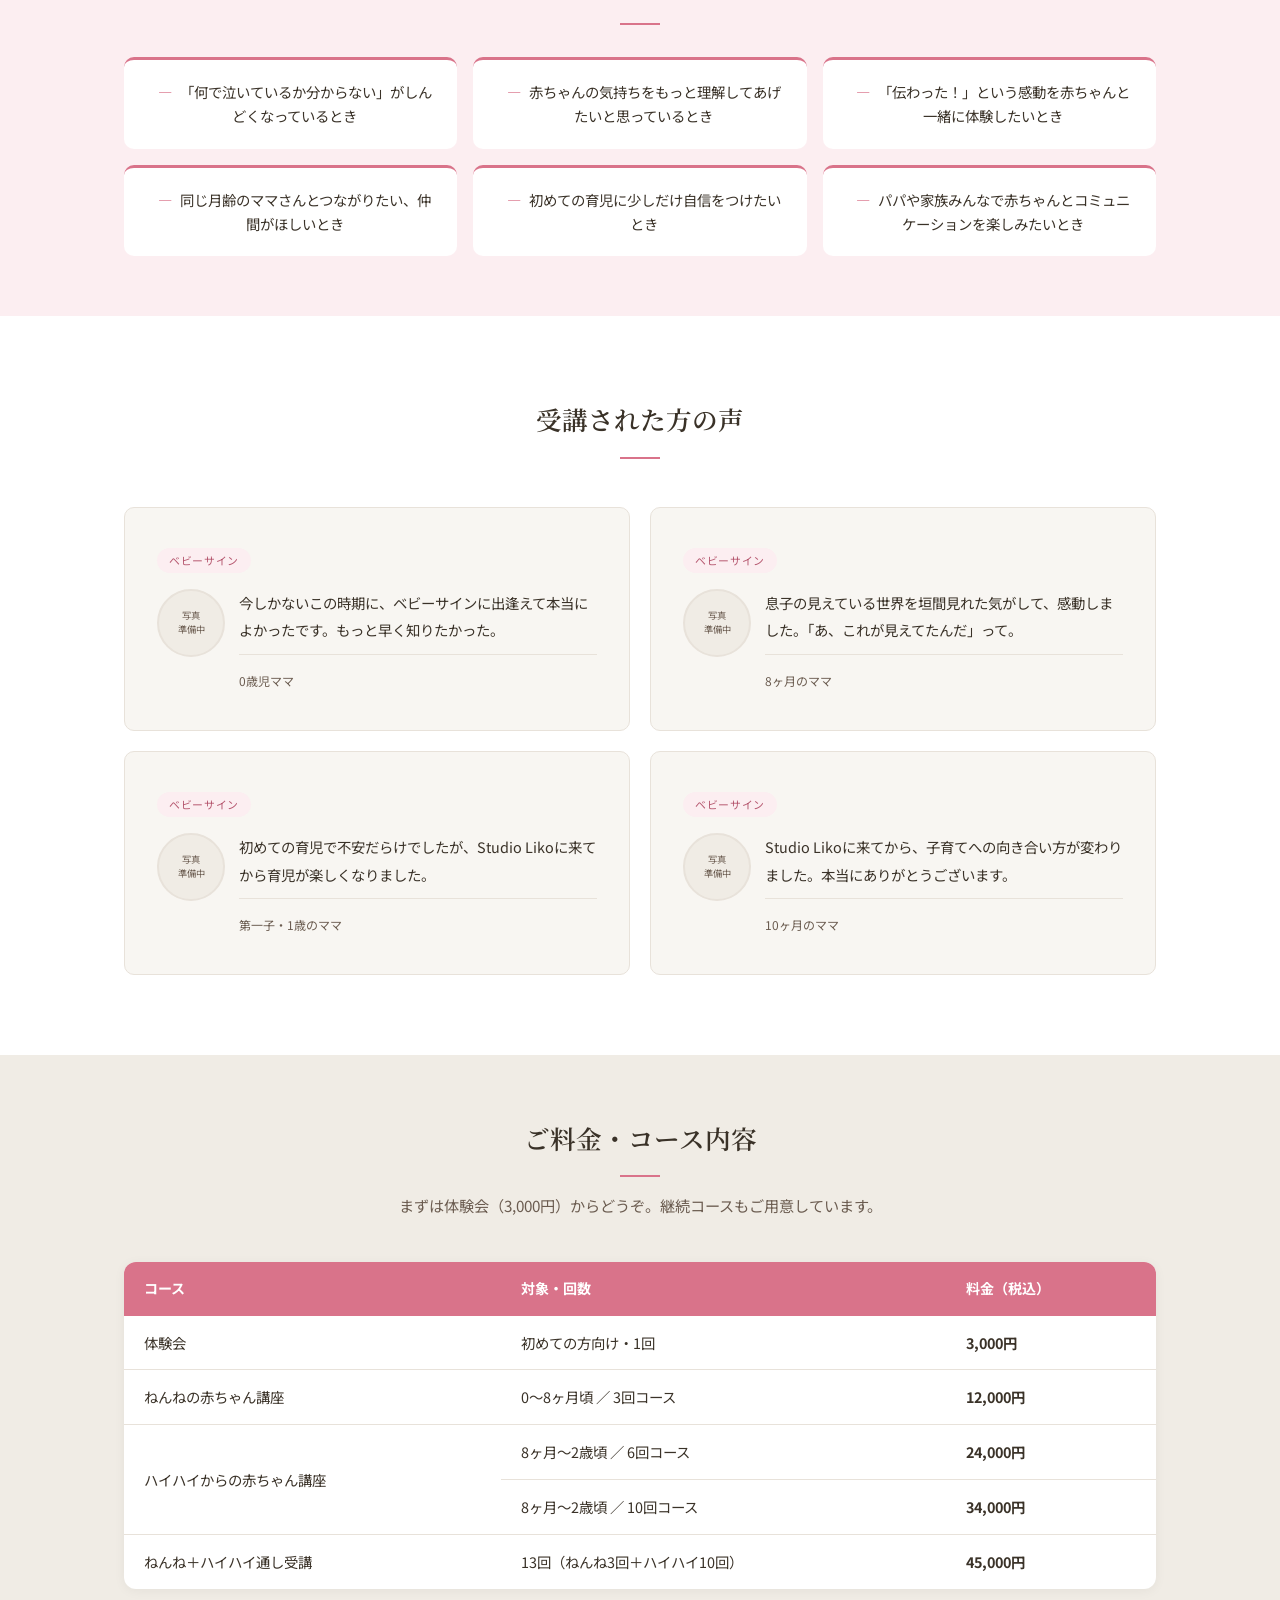
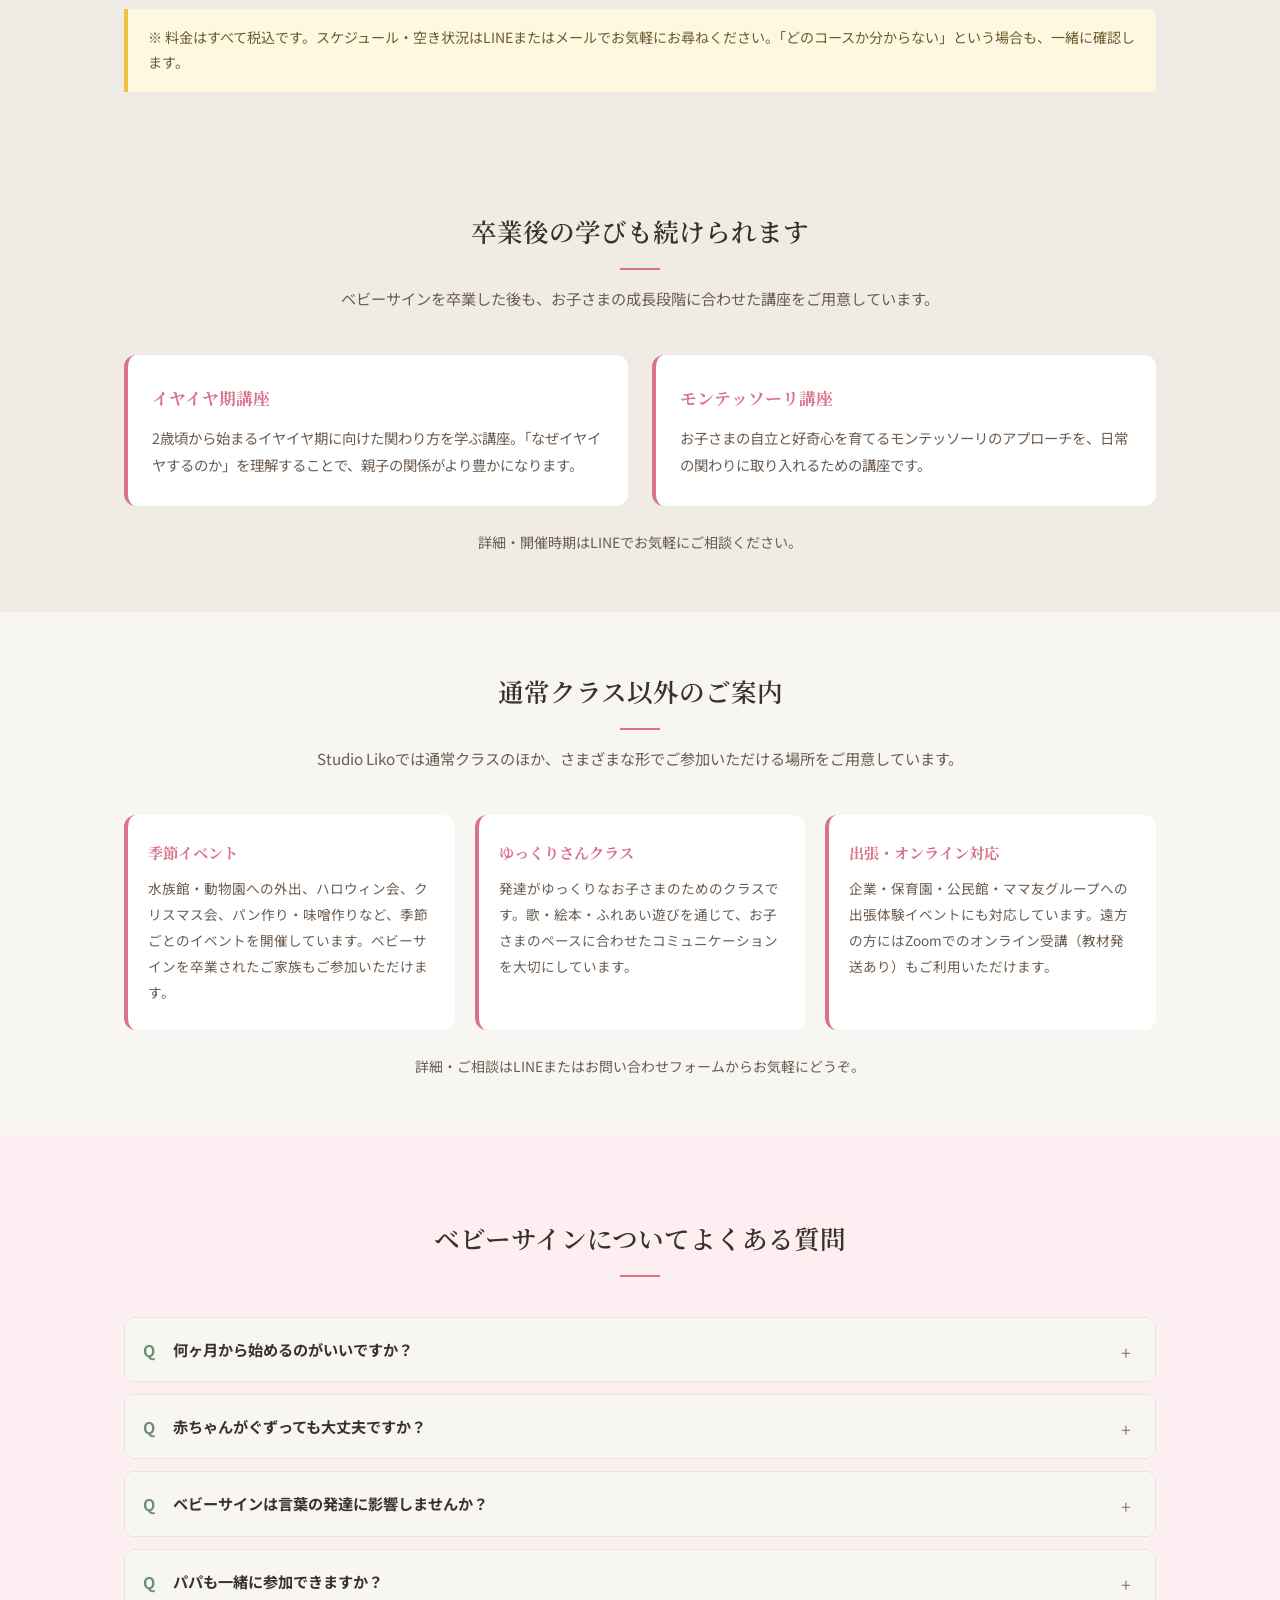
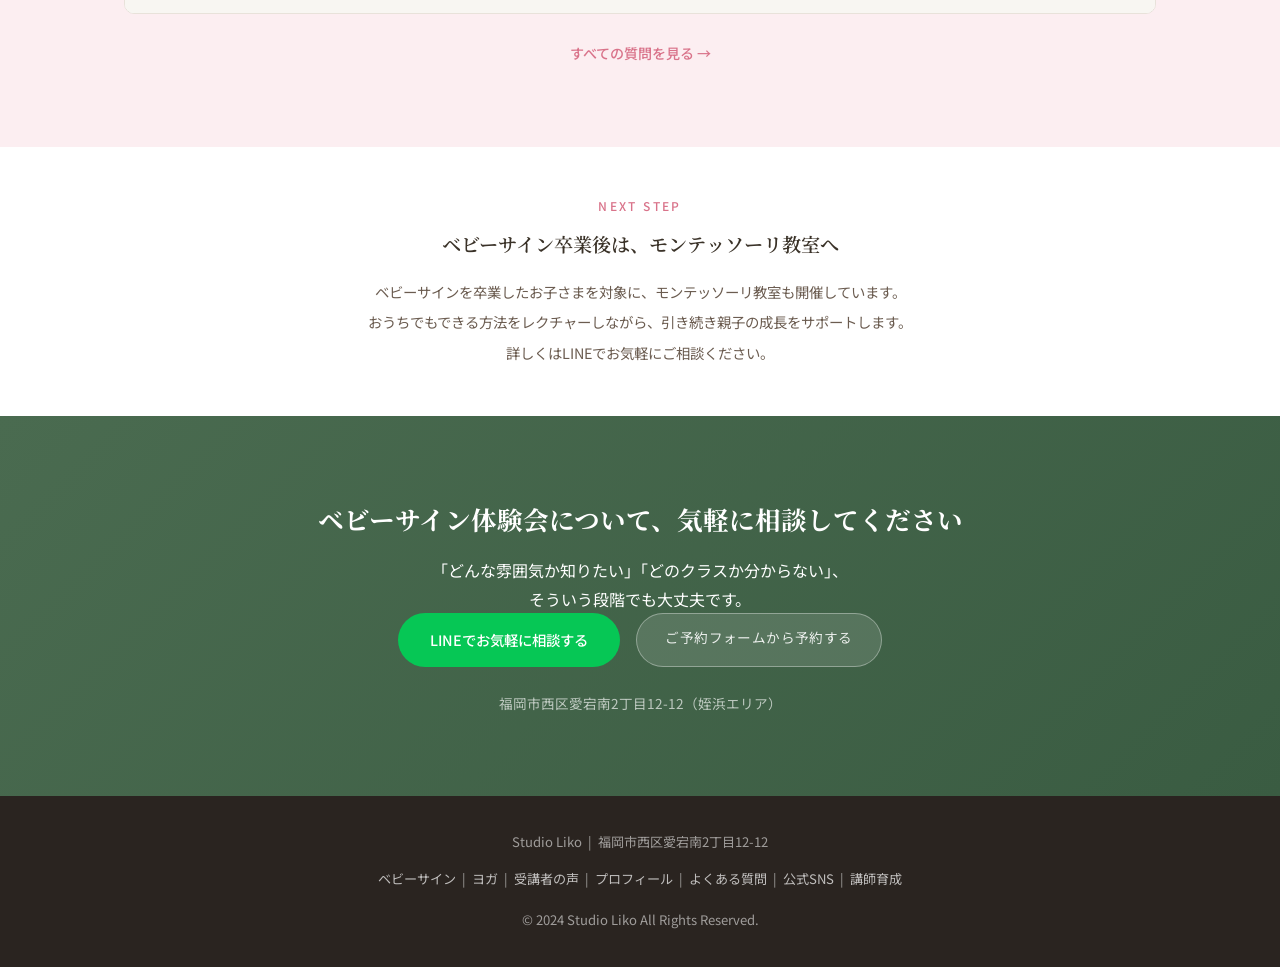
==== commit 34f12ed6: "feat(babysign): モンテッソーリ教室への案内を追加（卒業生向け）" ====
--- a/babysign.html
+++ b/babysign.html
@@ -415,6 +415,15 @@
     </div>
   </section>
 
+  <!-- モンテッソーリ -->
+  <section style="background:#fff; padding:48px 0;">
+    <div class="container" style="max-width:720px; text-align:center;">
+      <p style="font-size:0.75rem; letter-spacing:0.2em; color:var(--babysign); text-transform:uppercase; font-weight:500; margin-bottom:10px;">Next Step</p>
+      <h2 style="font-family:'Noto Serif JP',serif; font-size:1.2rem; font-weight:600; margin-bottom:16px;">ベビーサイン卒業後は、モンテッソーリ教室へ</h2>
+      <p style="font-size:0.9rem; color:var(--text-light); line-height:2.1;">ベビーサインを卒業したお子さまを対象に、モンテッソーリ教室も開催しています。<br>おうちでもできる方法をレクチャーしながら、引き続き親子の成長をサポートします。<br>詳しくはLINEでお気軽にご相談ください。</p>
+    </div>
+  </section>
+
   <!-- CTA -->
   <section class="cta" id="contact">
     <div class="container">
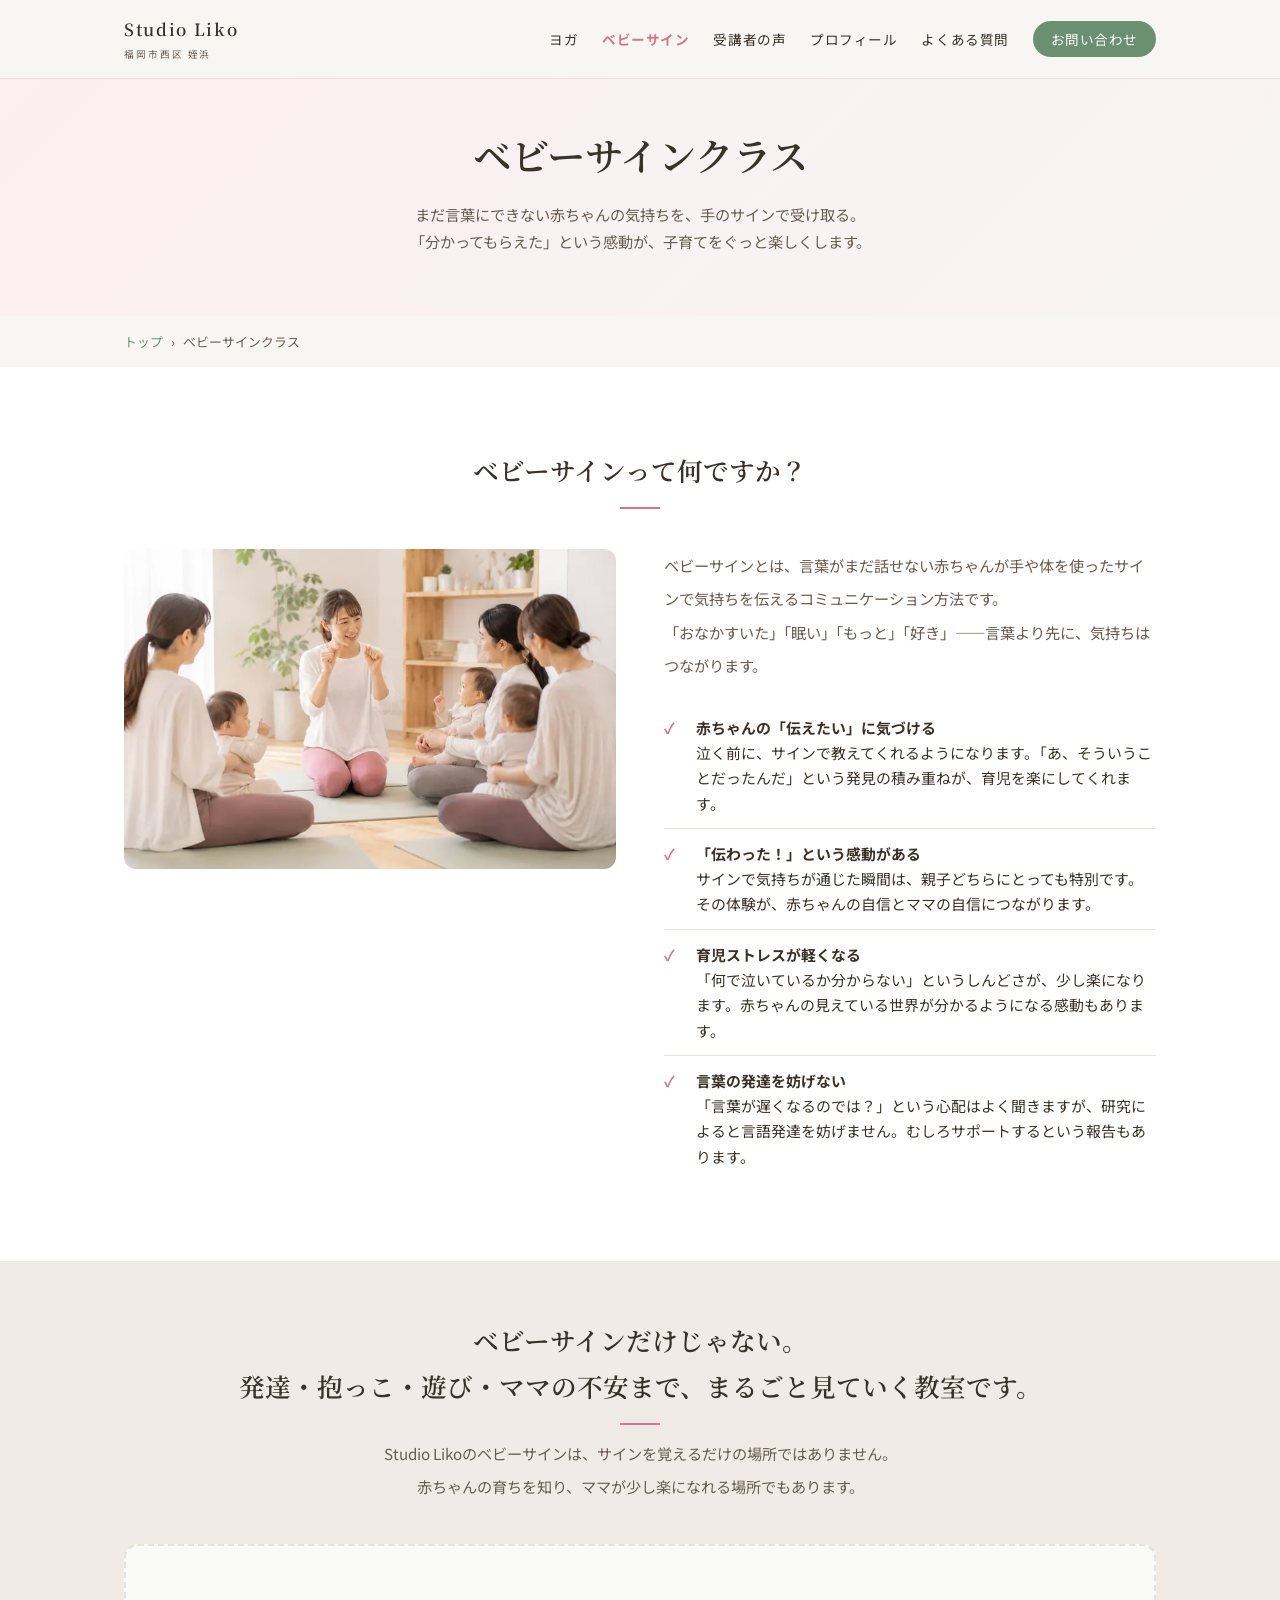
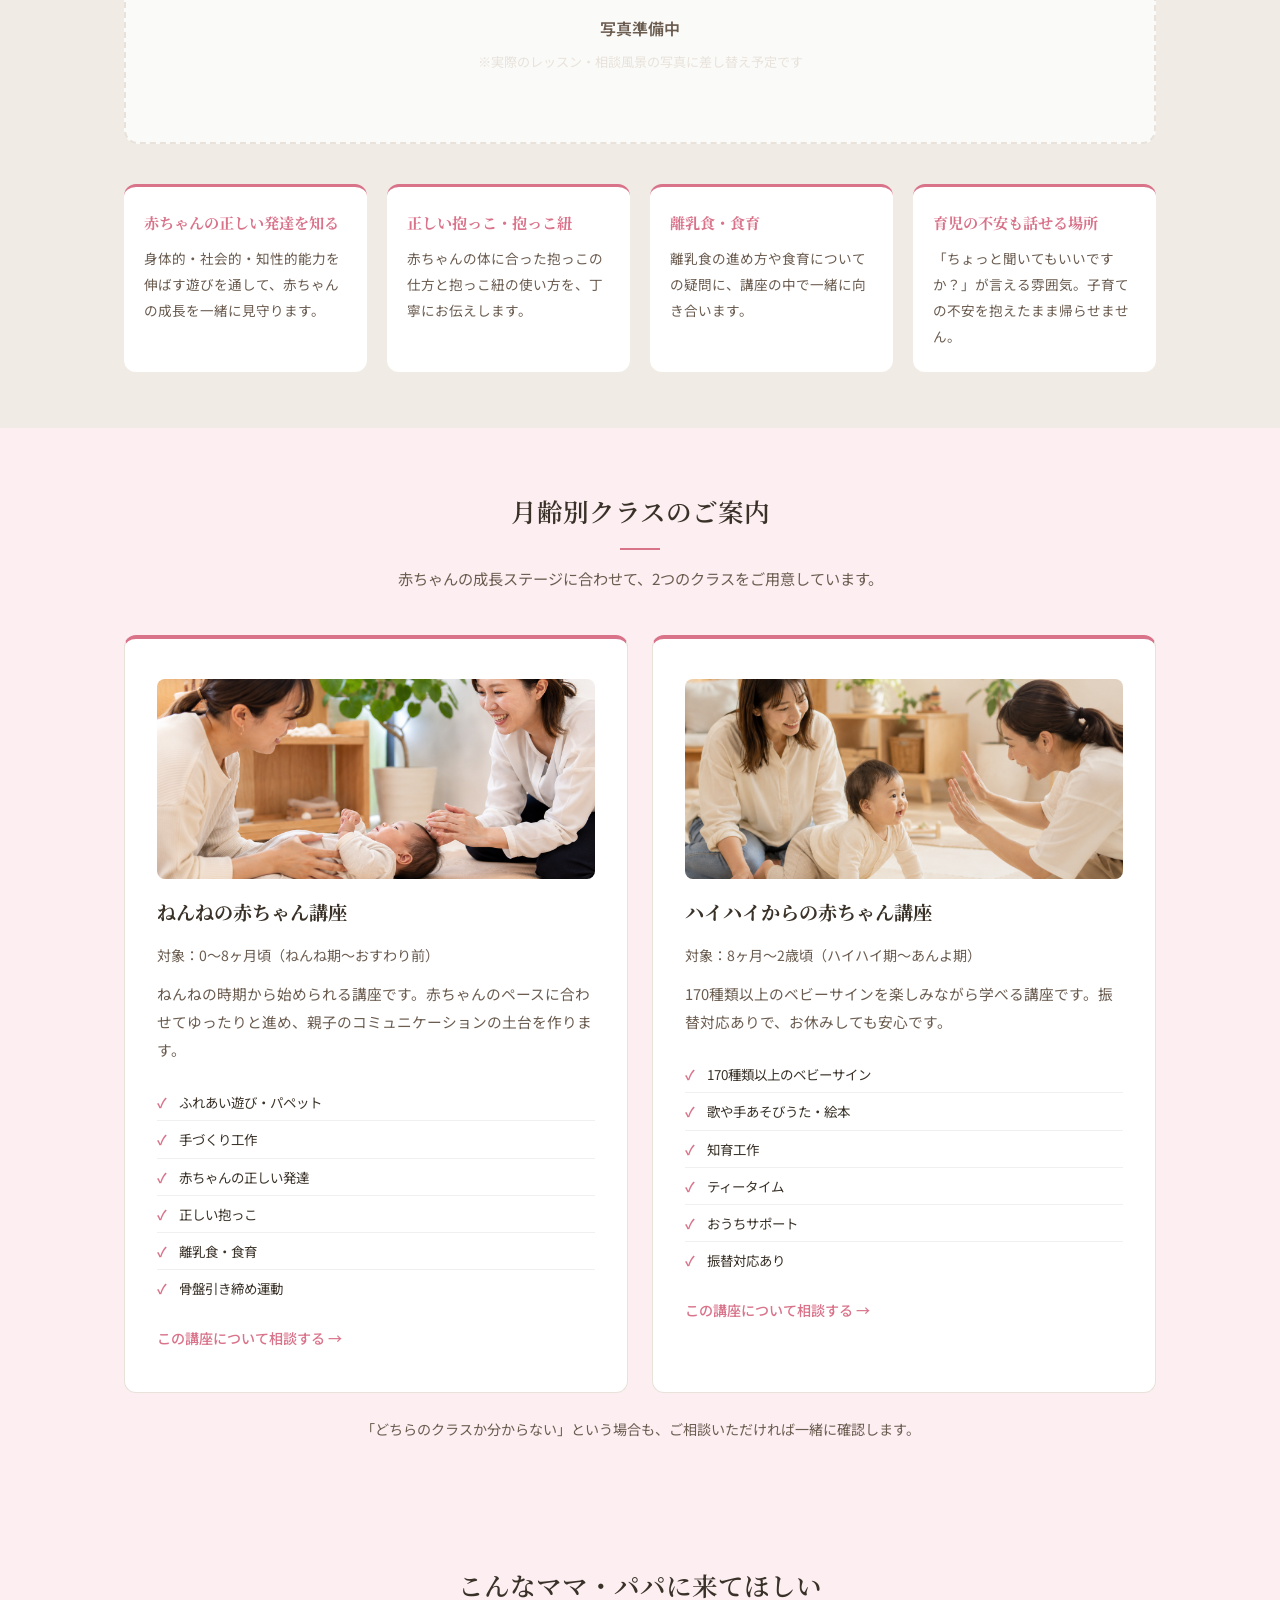
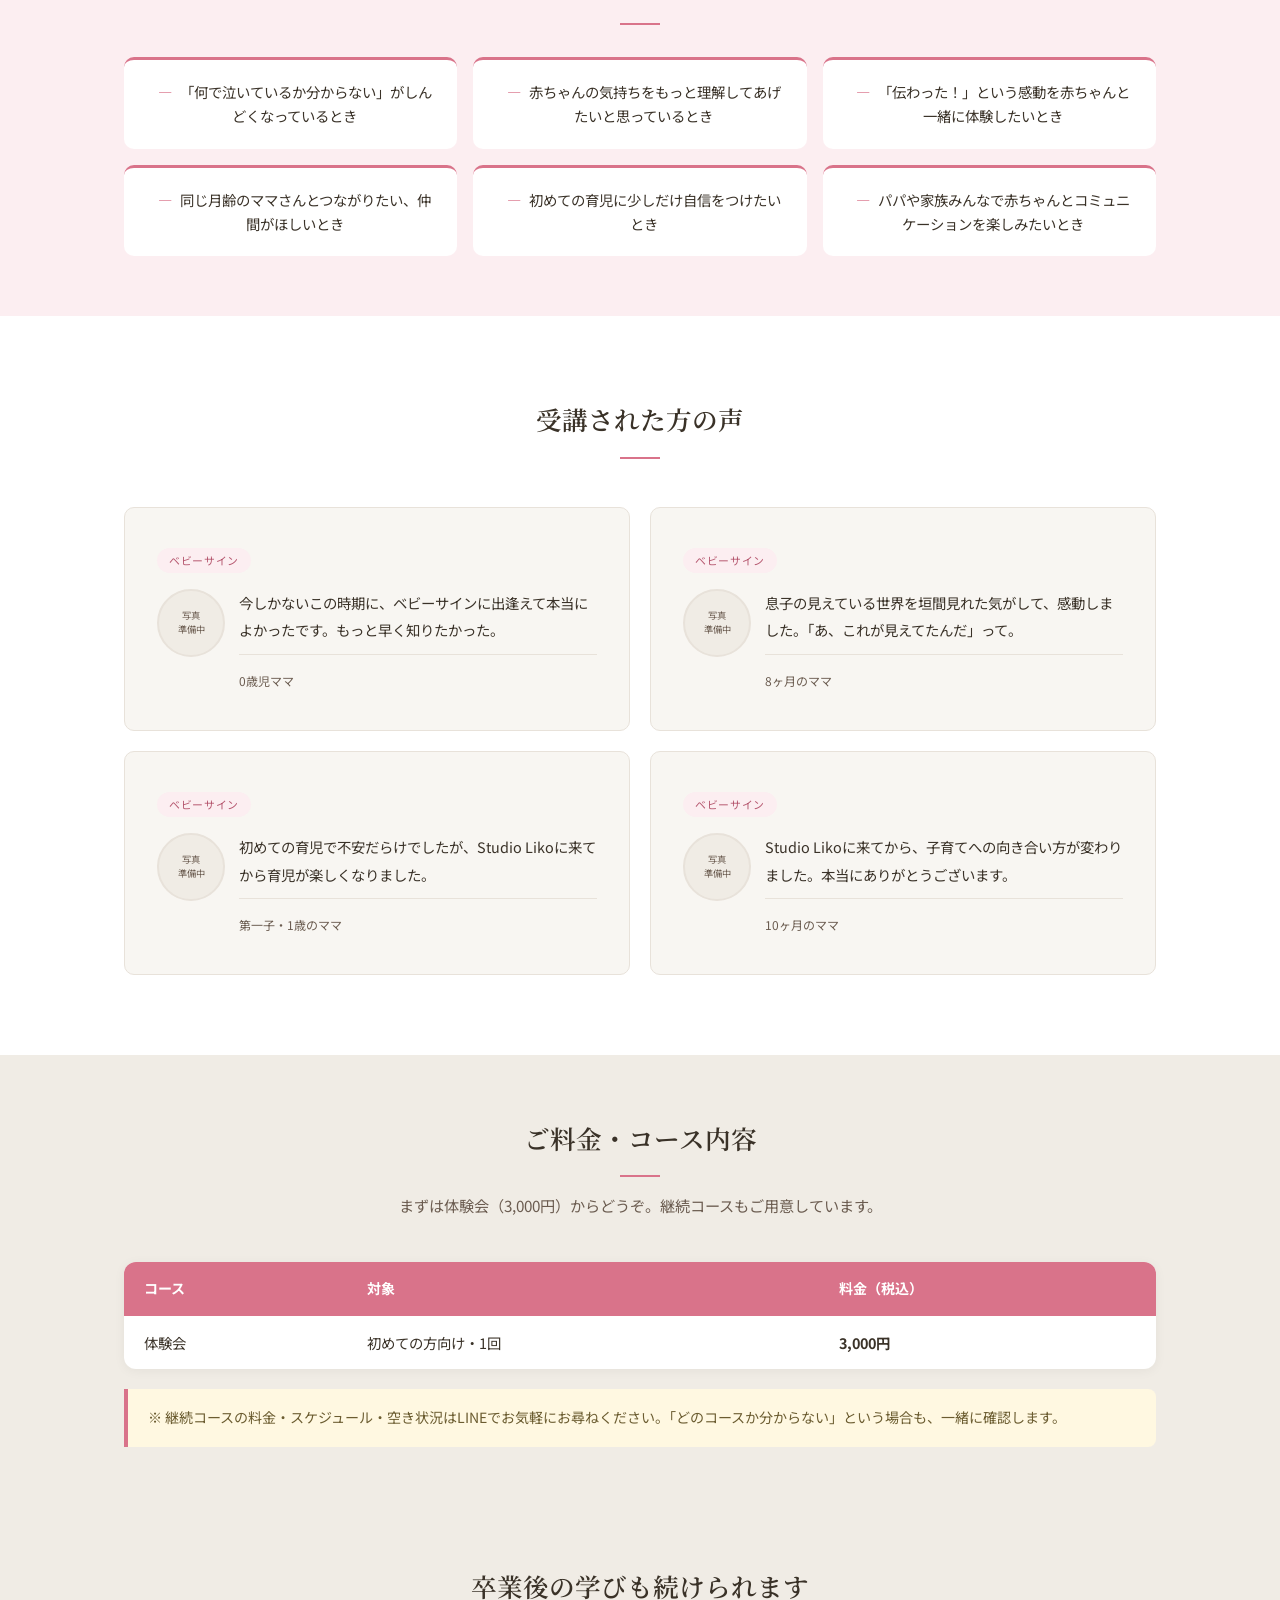
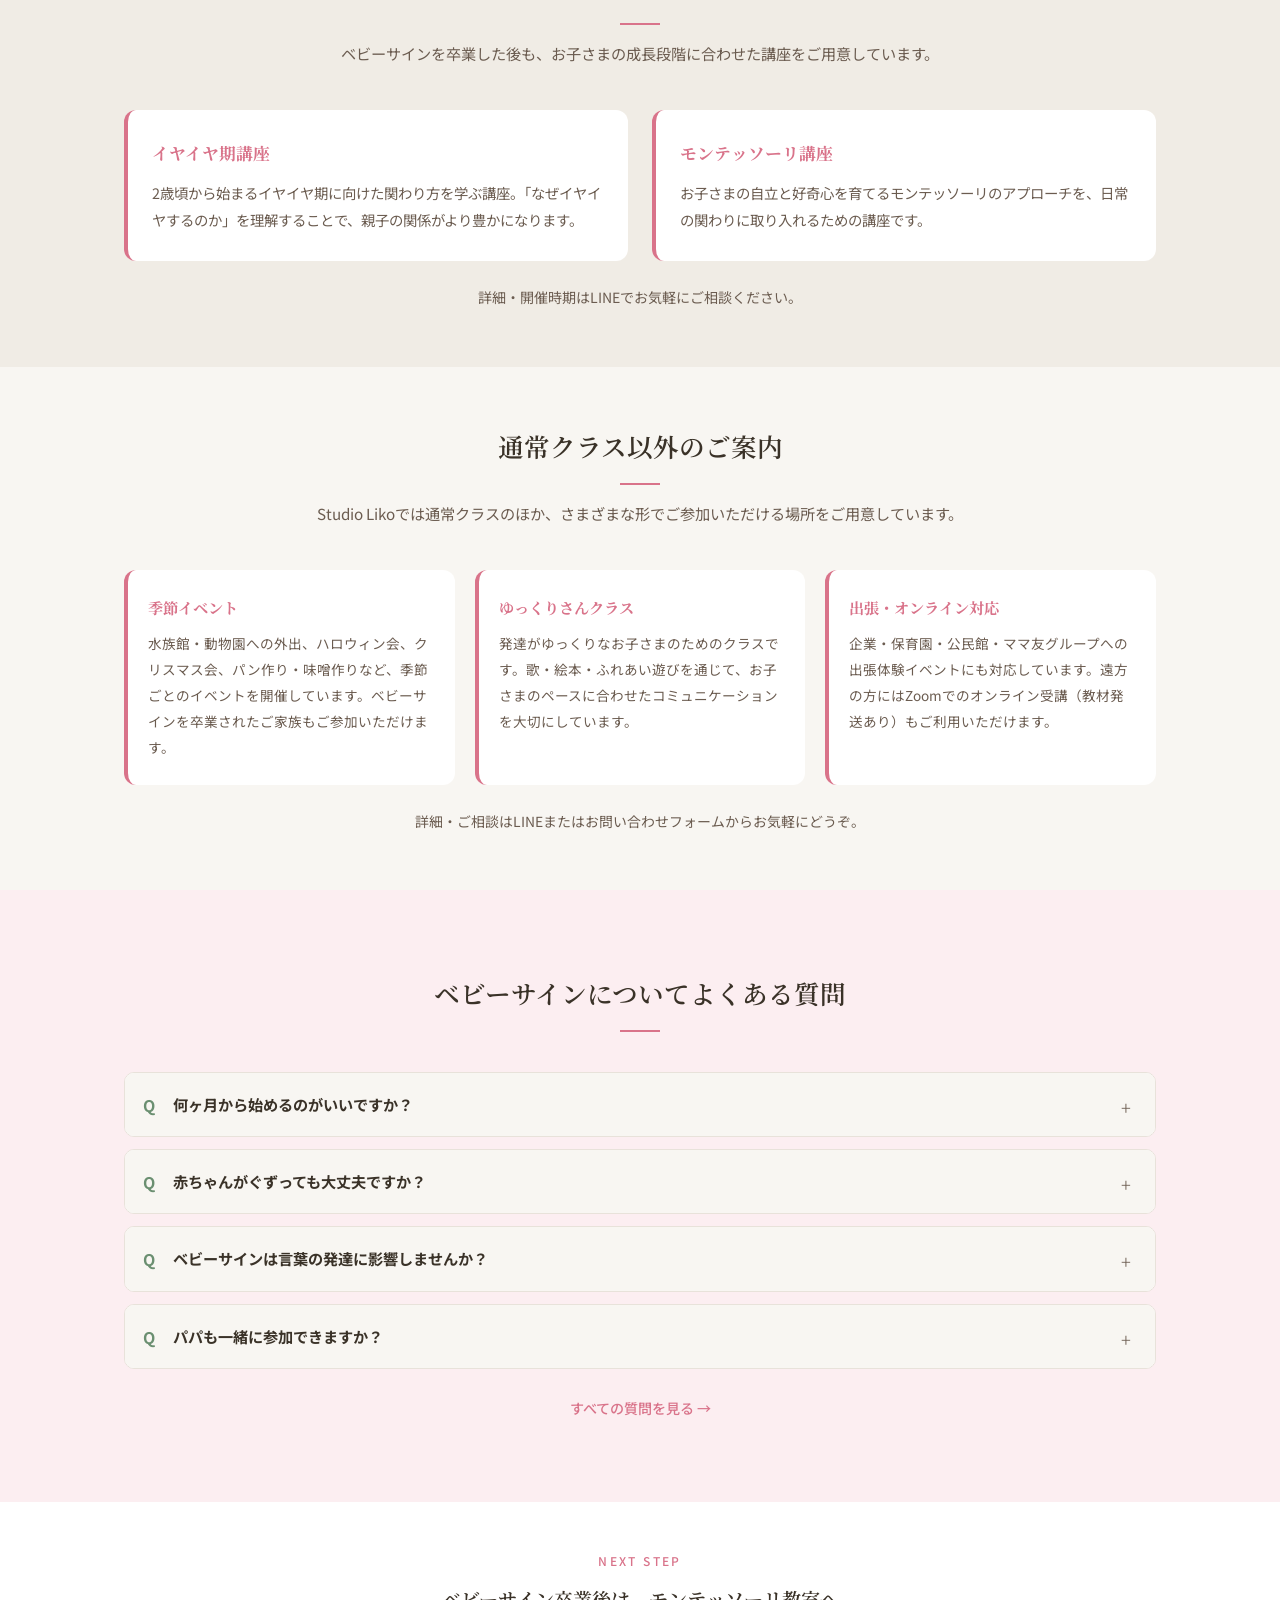
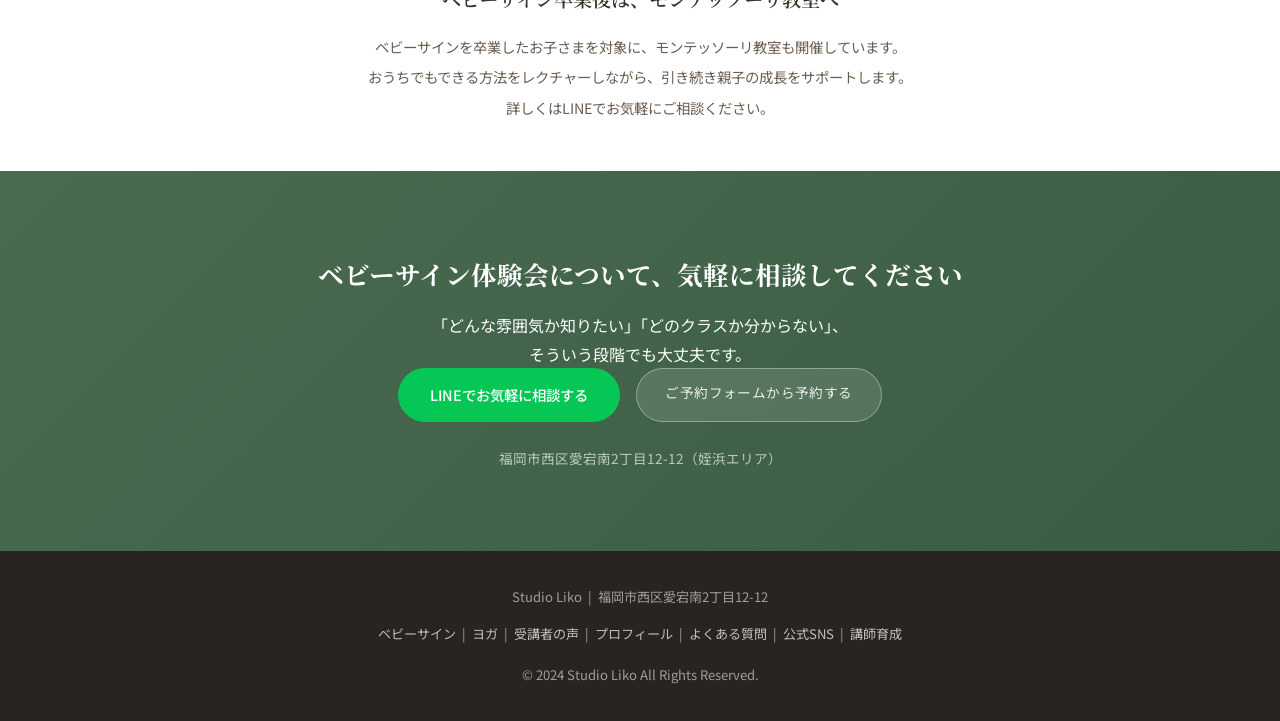
==== commit f79118a4: "ベビーサイン講座コース料金を削除（未確認） 体験会3,000円のみ掲載。継続コース料金はLINE案内に変更。" ====
--- a/babysign.html
+++ b/babysign.html
@@ -308,7 +308,7 @@
         <thead>
           <tr>
             <th>コース</th>
-            <th>対象・回数</th>
+            <th>対象</th>
             <th>料金（税込）</th>
           </tr>
         </thead>
@@ -318,29 +318,10 @@
             <td>初めての方向け・1回</td>
             <td><strong>3,000円</strong></td>
           </tr>
-          <tr>
-            <td>ねんねの赤ちゃん講座</td>
-            <td>0〜8ヶ月頃 ／ 3回コース</td>
-            <td><strong>12,000円</strong></td>
-          </tr>
-          <tr>
-            <td rowspan="2">ハイハイからの赤ちゃん講座</td>
-            <td>8ヶ月〜2歳頃 ／ 6回コース</td>
-            <td><strong>24,000円</strong></td>
-          </tr>
-          <tr>
-            <td>8ヶ月〜2歳頃 ／ 10回コース</td>
-            <td><strong>34,000円</strong></td>
-          </tr>
-          <tr>
-            <td>ねんね＋ハイハイ通し受講</td>
-            <td>13回（ねんね3回＋ハイハイ10回）</td>
-            <td><strong>45,000円</strong></td>
-          </tr>
         </tbody>
       </table>
-      <div class="price-note-box">
-        ※ 料金はすべて税込です。スケジュール・空き状況はLINEまたはメールでお気軽にお尋ねください。「どのコースか分からない」という場合も、一緒に確認します。
+      <div class="price-note-box" style="border-left-color:var(--babysign);">
+        ※ 継続コースの料金・スケジュール・空き状況はLINEでお気軽にお尋ねください。「どのコースか分からない」という場合も、一緒に確認します。
       </div>
     </div>
   </section>
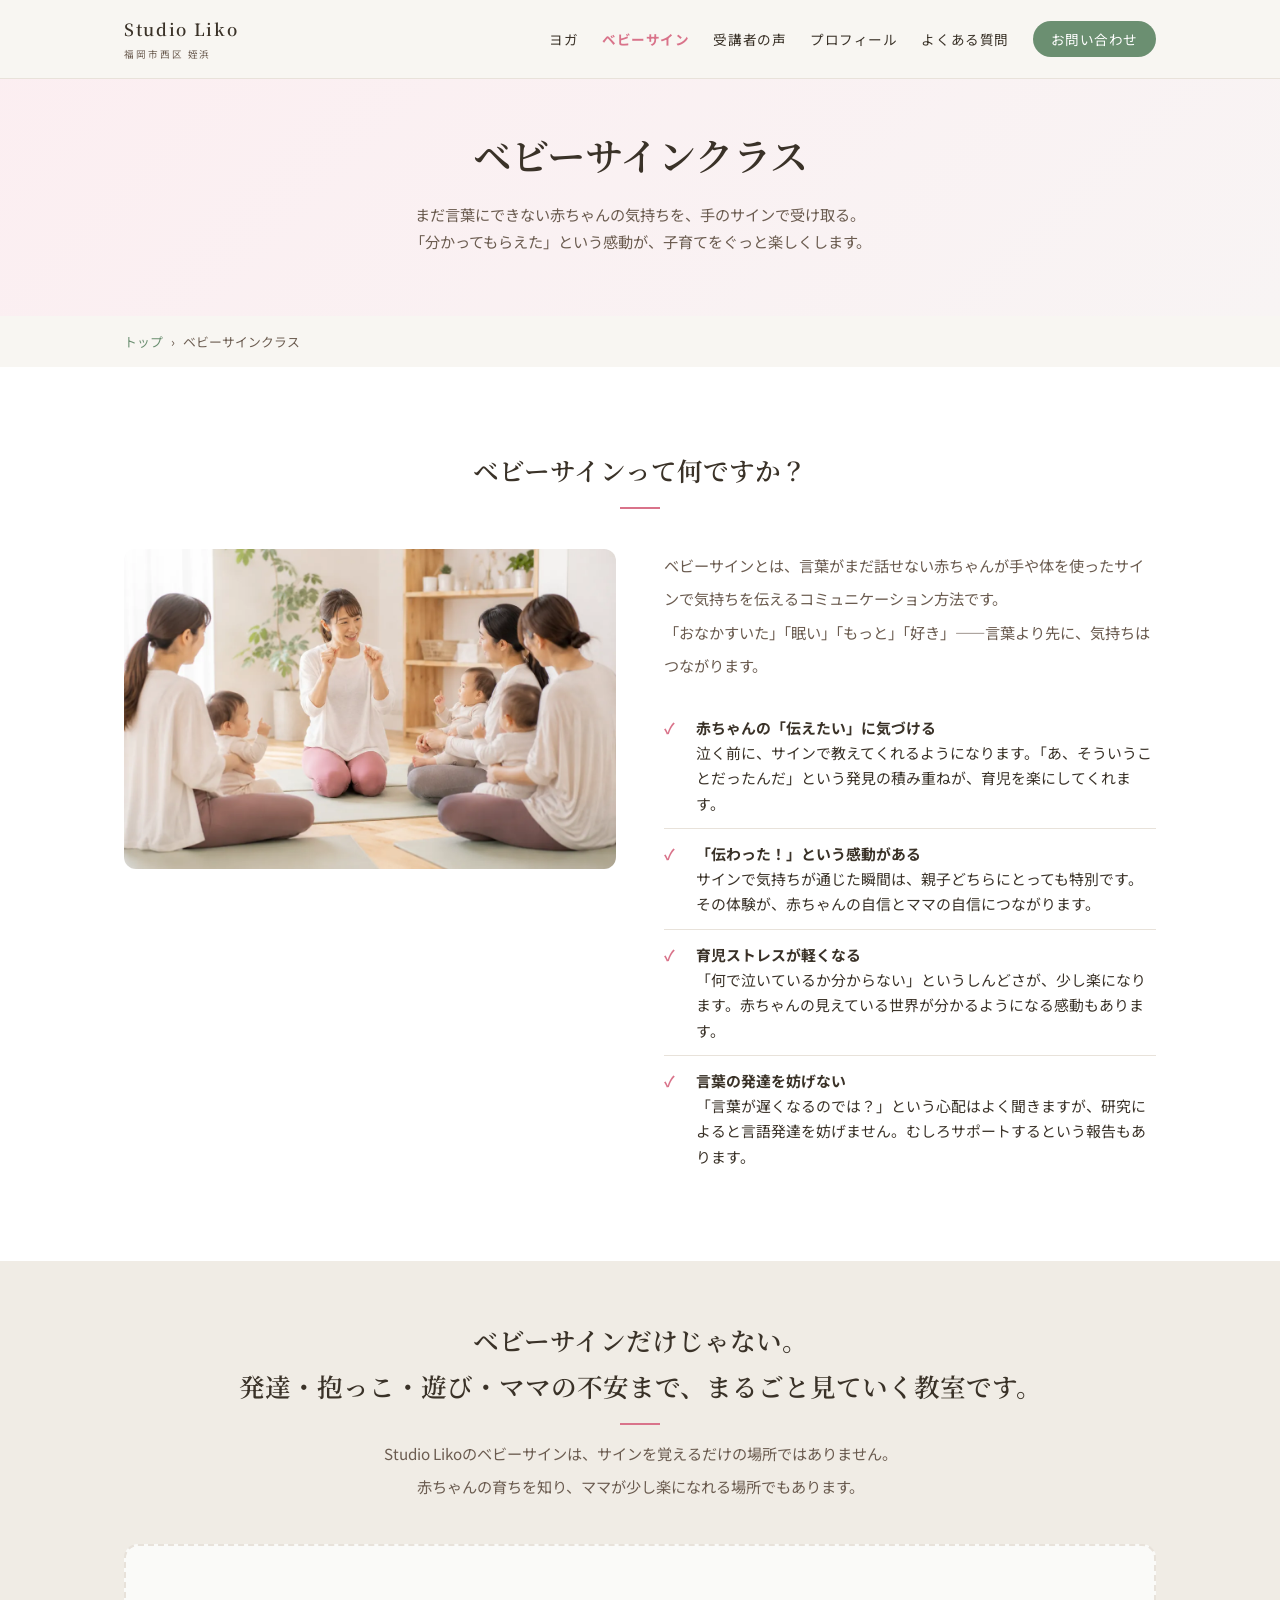
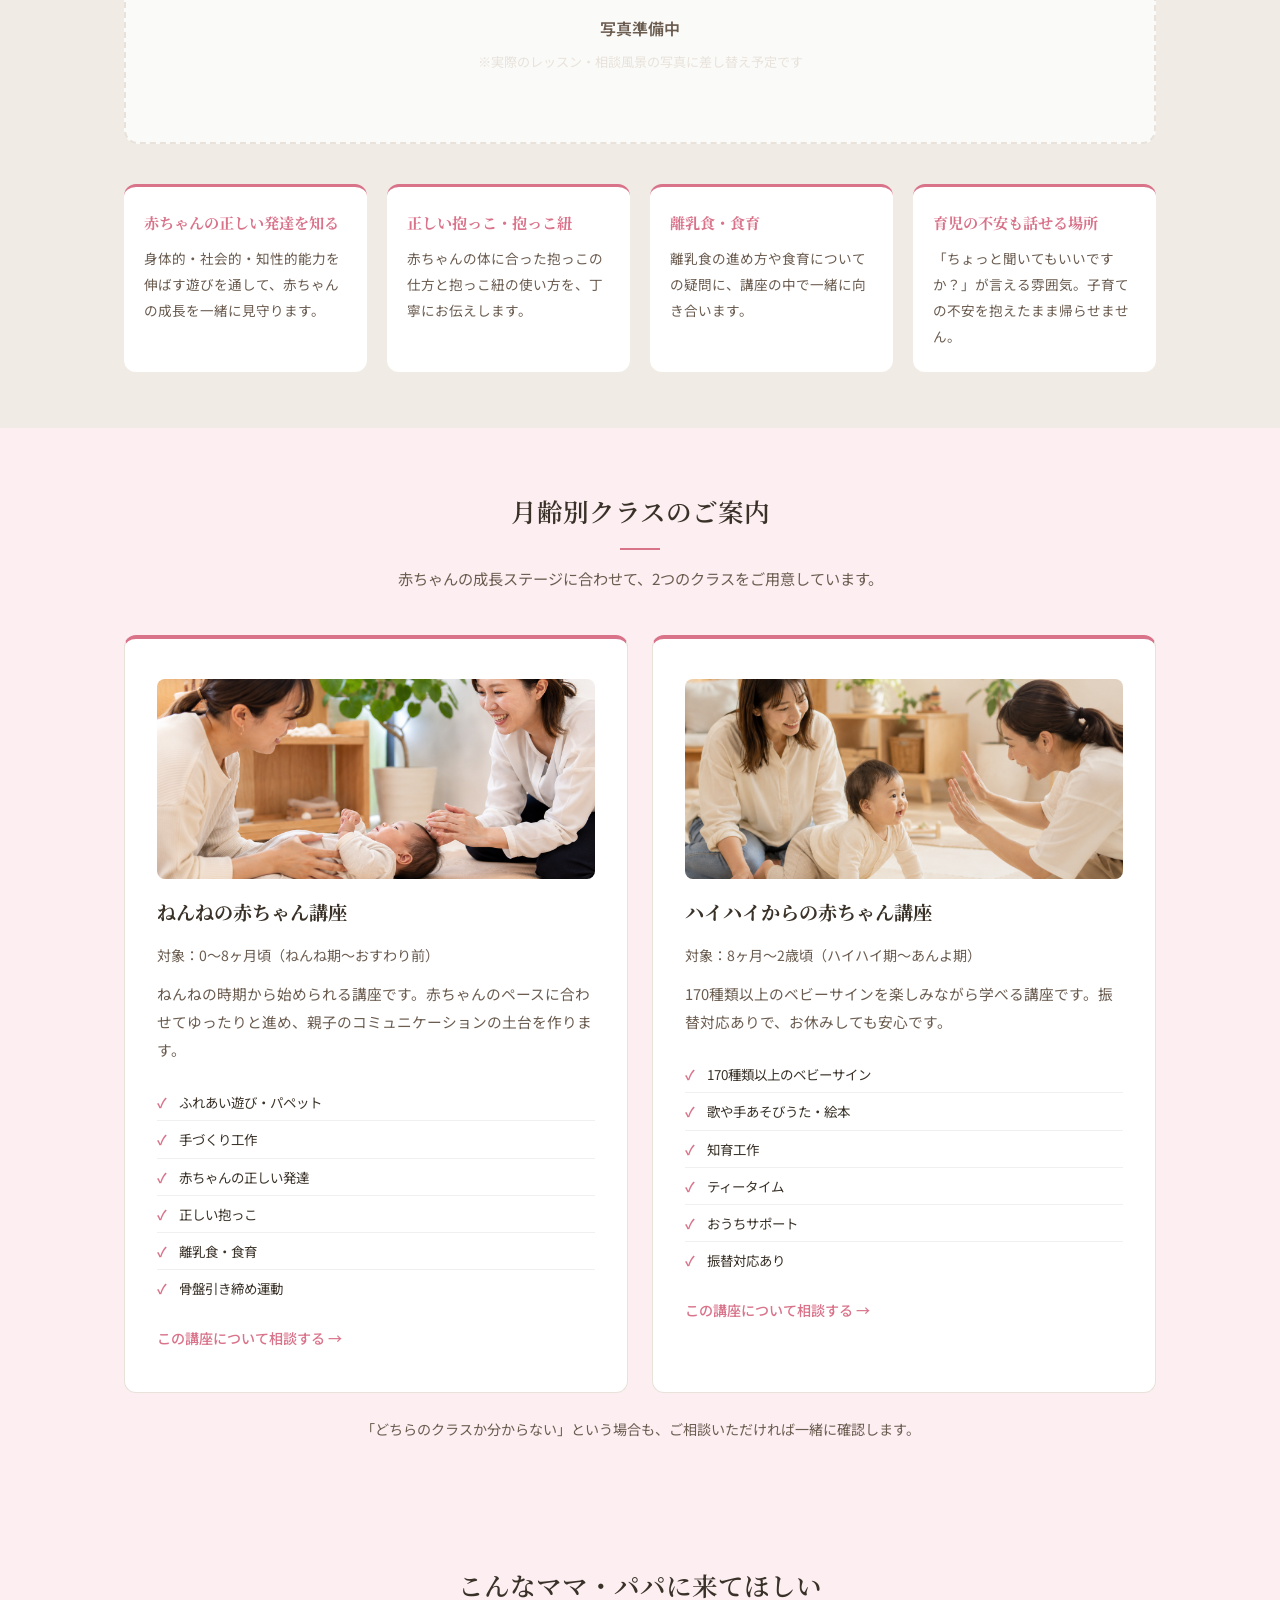
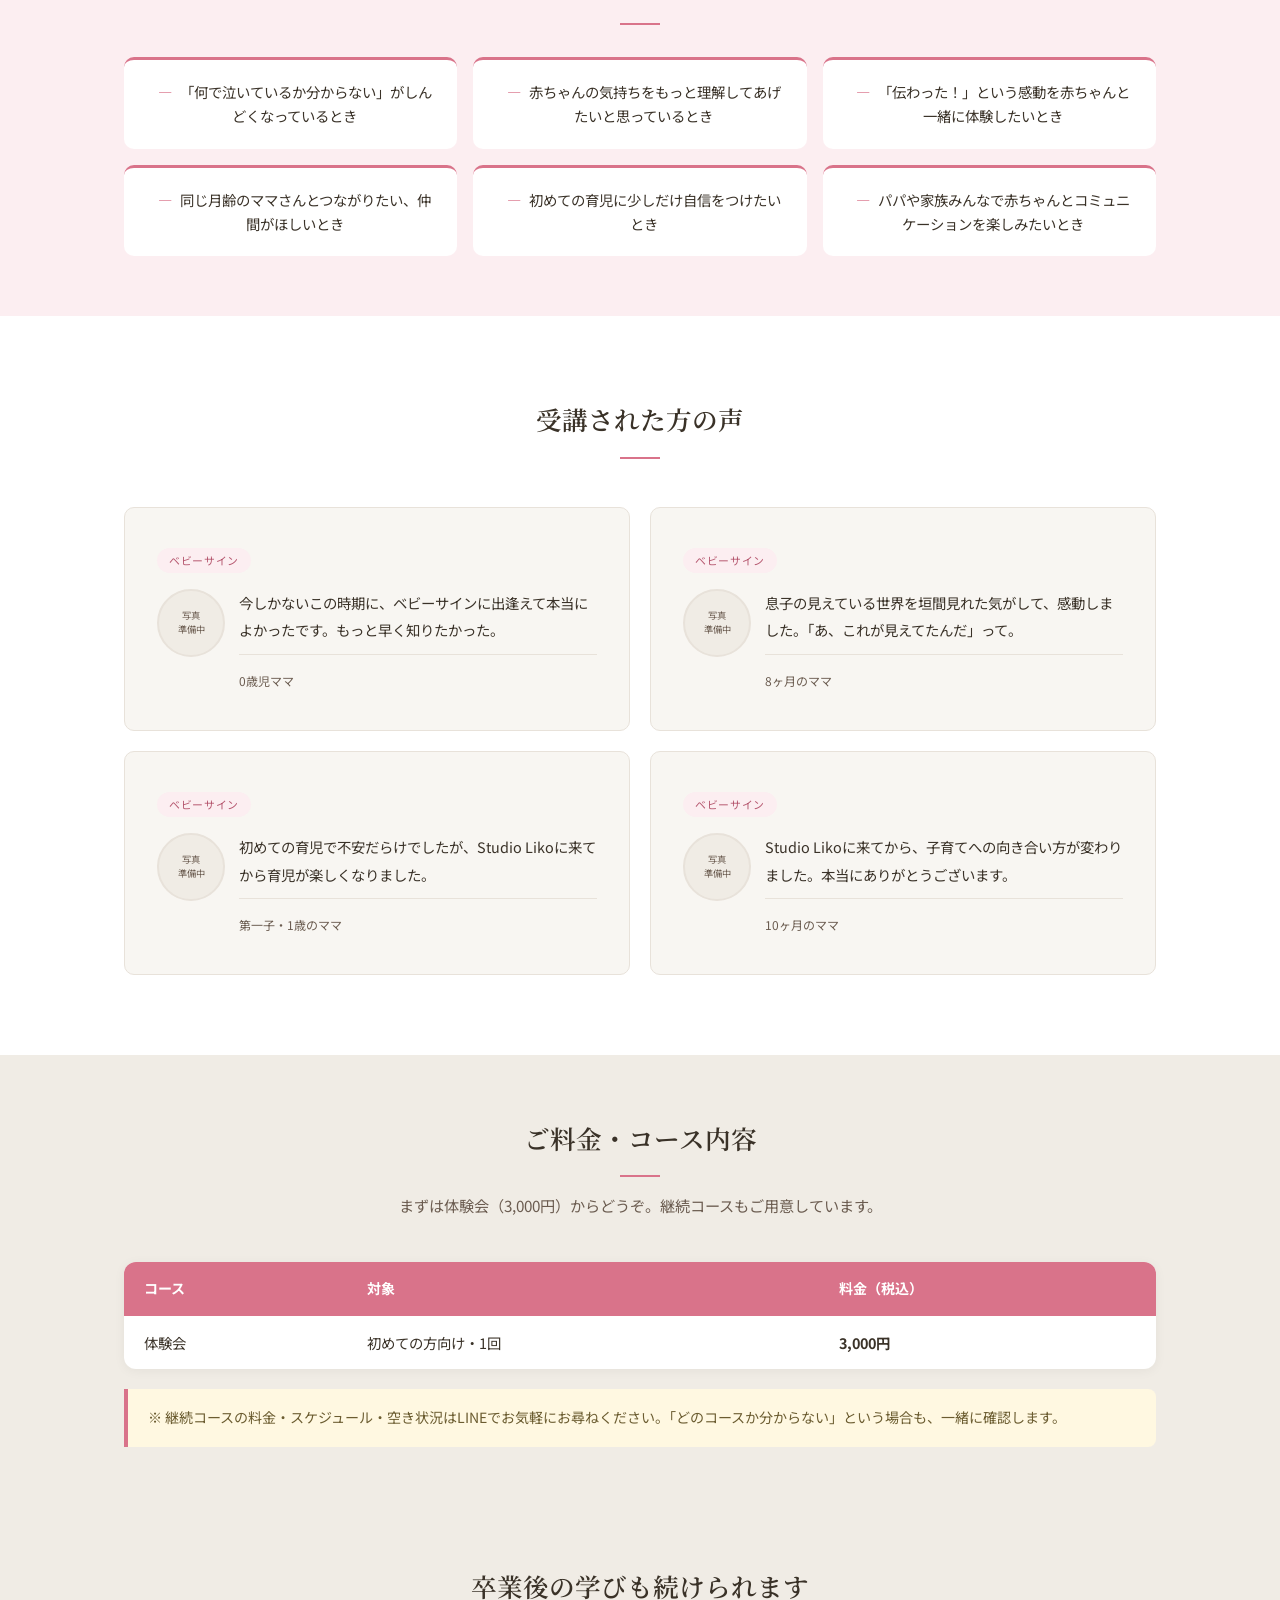
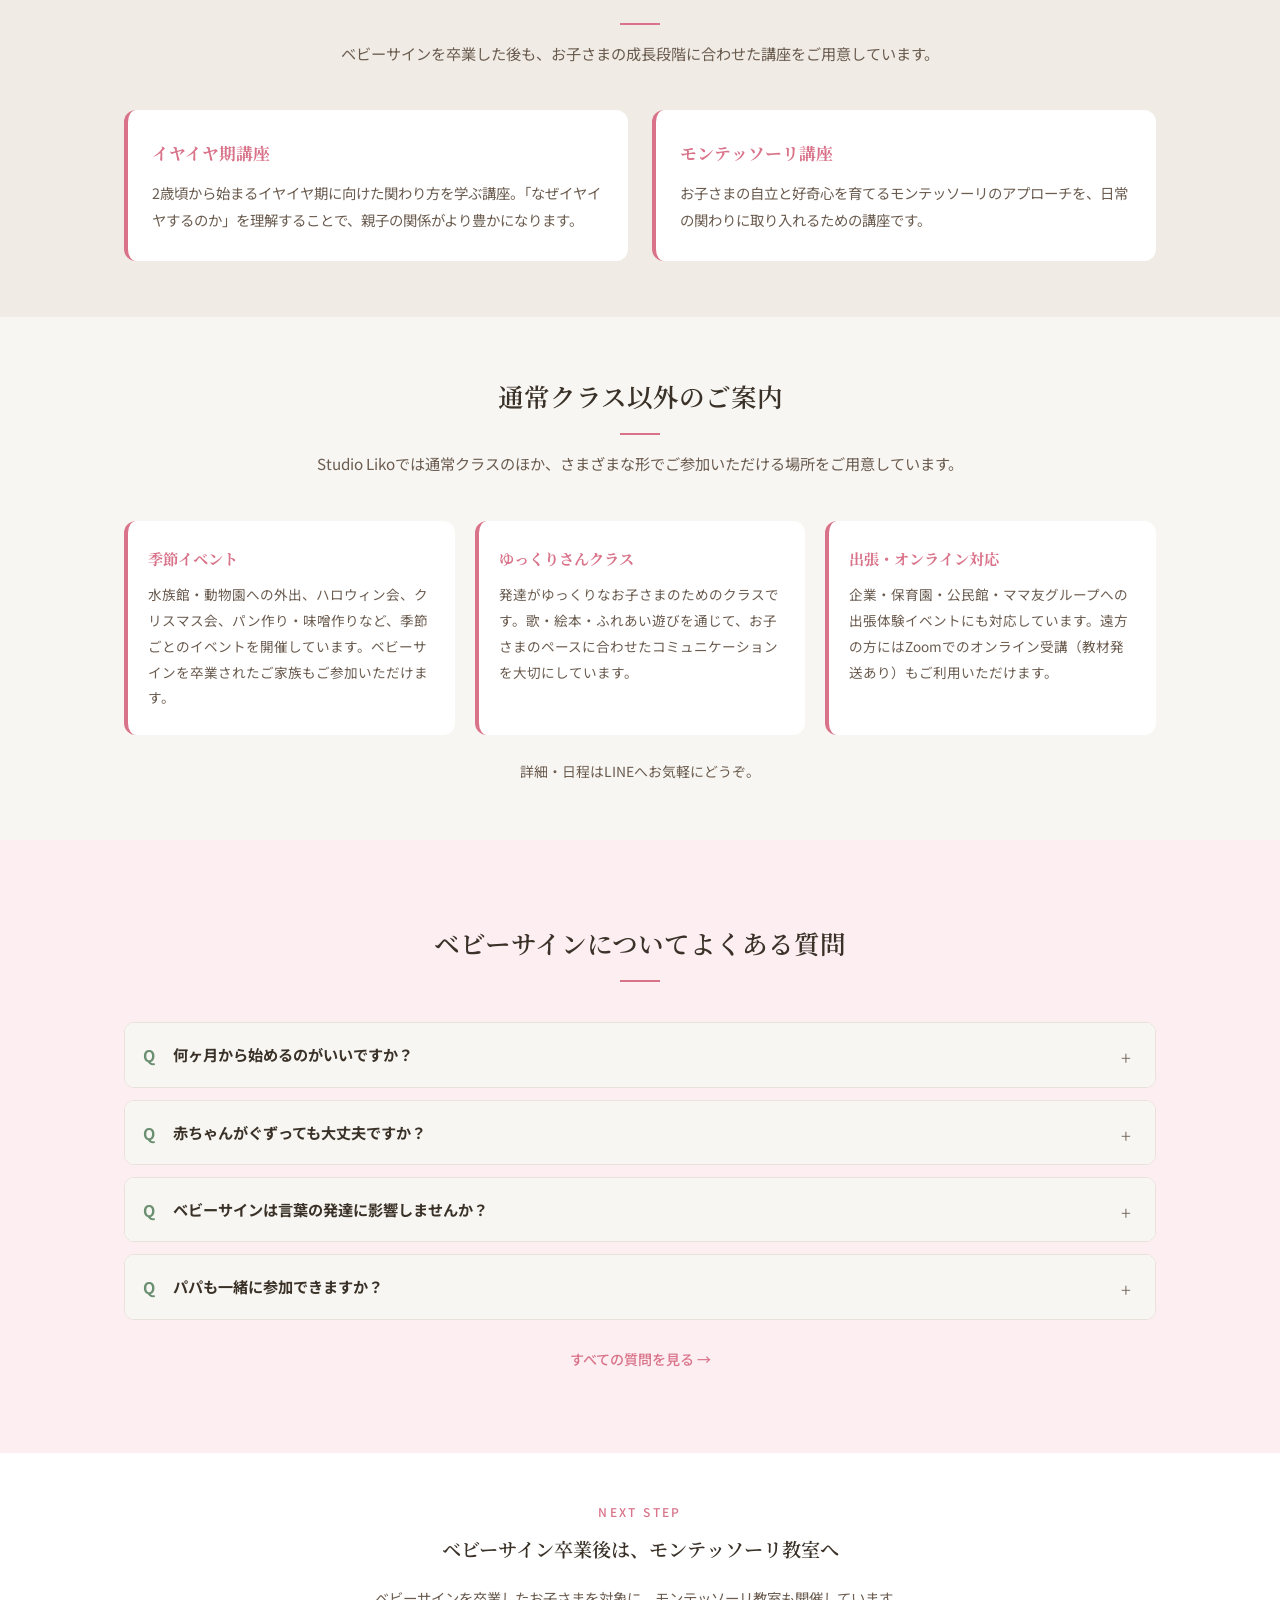
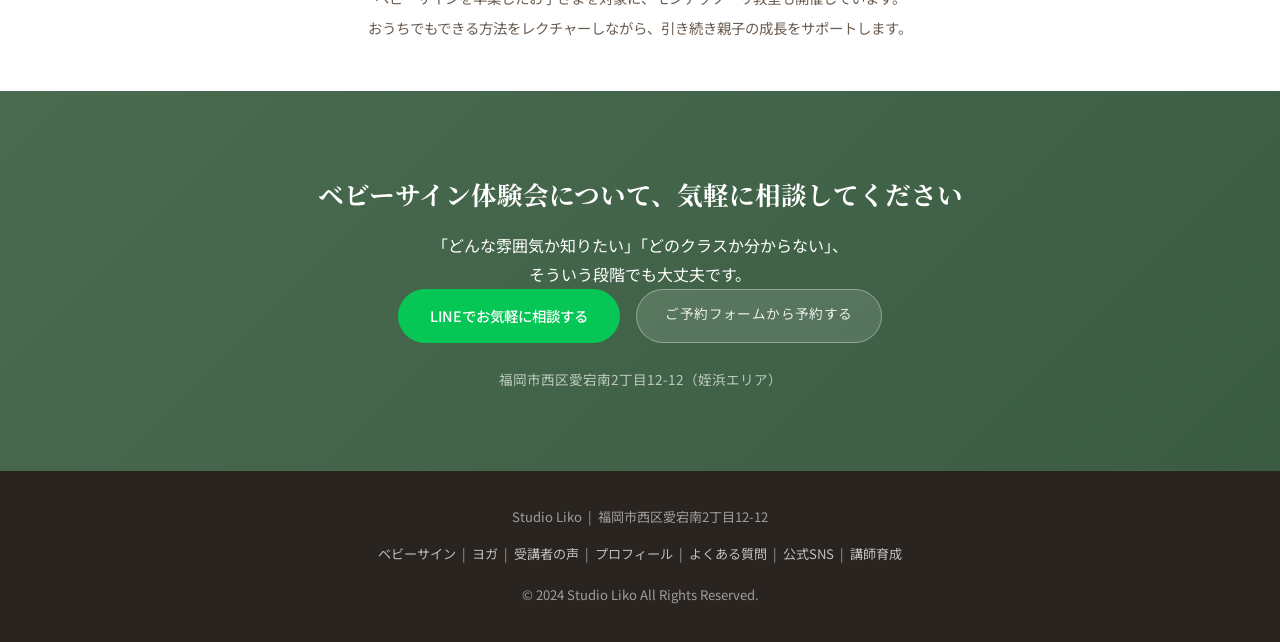
==== commit c2b927a8: "LINE案内を3箇所に整理（babysign.html） 料金テーブル下・通常クラス以外・CTAの3箇所に集約。卒業後セクションとモンテッソーリのLINE言及を削除。" ====
--- a/babysign.html
+++ b/babysign.html
@@ -341,7 +341,6 @@
           <p style="font-size:0.9rem; line-height:1.9; color:var(--text-light);">お子さまの自立と好奇心を育てるモンテッソーリのアプローチを、日常の関わりに取り入れるための講座です。</p>
         </div>
       </div>
-      <p style="text-align:center; margin-top:24px; font-size:0.88rem; color:var(--text-light);">詳細・開催時期はLINEでお気軽にご相談ください。</p>
     </div>
   </section>
 
@@ -364,7 +363,7 @@
           <p style="font-size:0.85rem; color:var(--text-light); line-height:1.9;">企業・保育園・公民館・ママ友グループへの出張体験イベントにも対応しています。遠方の方にはZoomでのオンライン受講（教材発送あり）もご利用いただけます。</p>
         </div>
       </div>
-      <p style="text-align:center; margin-top:24px; font-size:0.87rem; color:var(--text-light);">詳細・ご相談はLINEまたはお問い合わせフォームからお気軽にどうぞ。</p>
+      <p style="text-align:center; margin-top:24px; font-size:0.87rem; color:var(--text-light);">詳細・日程はLINEへお気軽にどうぞ。</p>
     </div>
   </section>
 
@@ -401,7 +400,7 @@
     <div class="container" style="max-width:720px; text-align:center;">
       <p style="font-size:0.75rem; letter-spacing:0.2em; color:var(--babysign); text-transform:uppercase; font-weight:500; margin-bottom:10px;">Next Step</p>
       <h2 style="font-family:'Noto Serif JP',serif; font-size:1.2rem; font-weight:600; margin-bottom:16px;">ベビーサイン卒業後は、モンテッソーリ教室へ</h2>
-      <p style="font-size:0.9rem; color:var(--text-light); line-height:2.1;">ベビーサインを卒業したお子さまを対象に、モンテッソーリ教室も開催しています。<br>おうちでもできる方法をレクチャーしながら、引き続き親子の成長をサポートします。<br>詳しくはLINEでお気軽にご相談ください。</p>
+      <p style="font-size:0.9rem; color:var(--text-light); line-height:2.1;">ベビーサインを卒業したお子さまを対象に、モンテッソーリ教室も開催しています。<br>おうちでもできる方法をレクチャーしながら、引き続き親子の成長をサポートします。</p>
     </div>
   </section>
 
